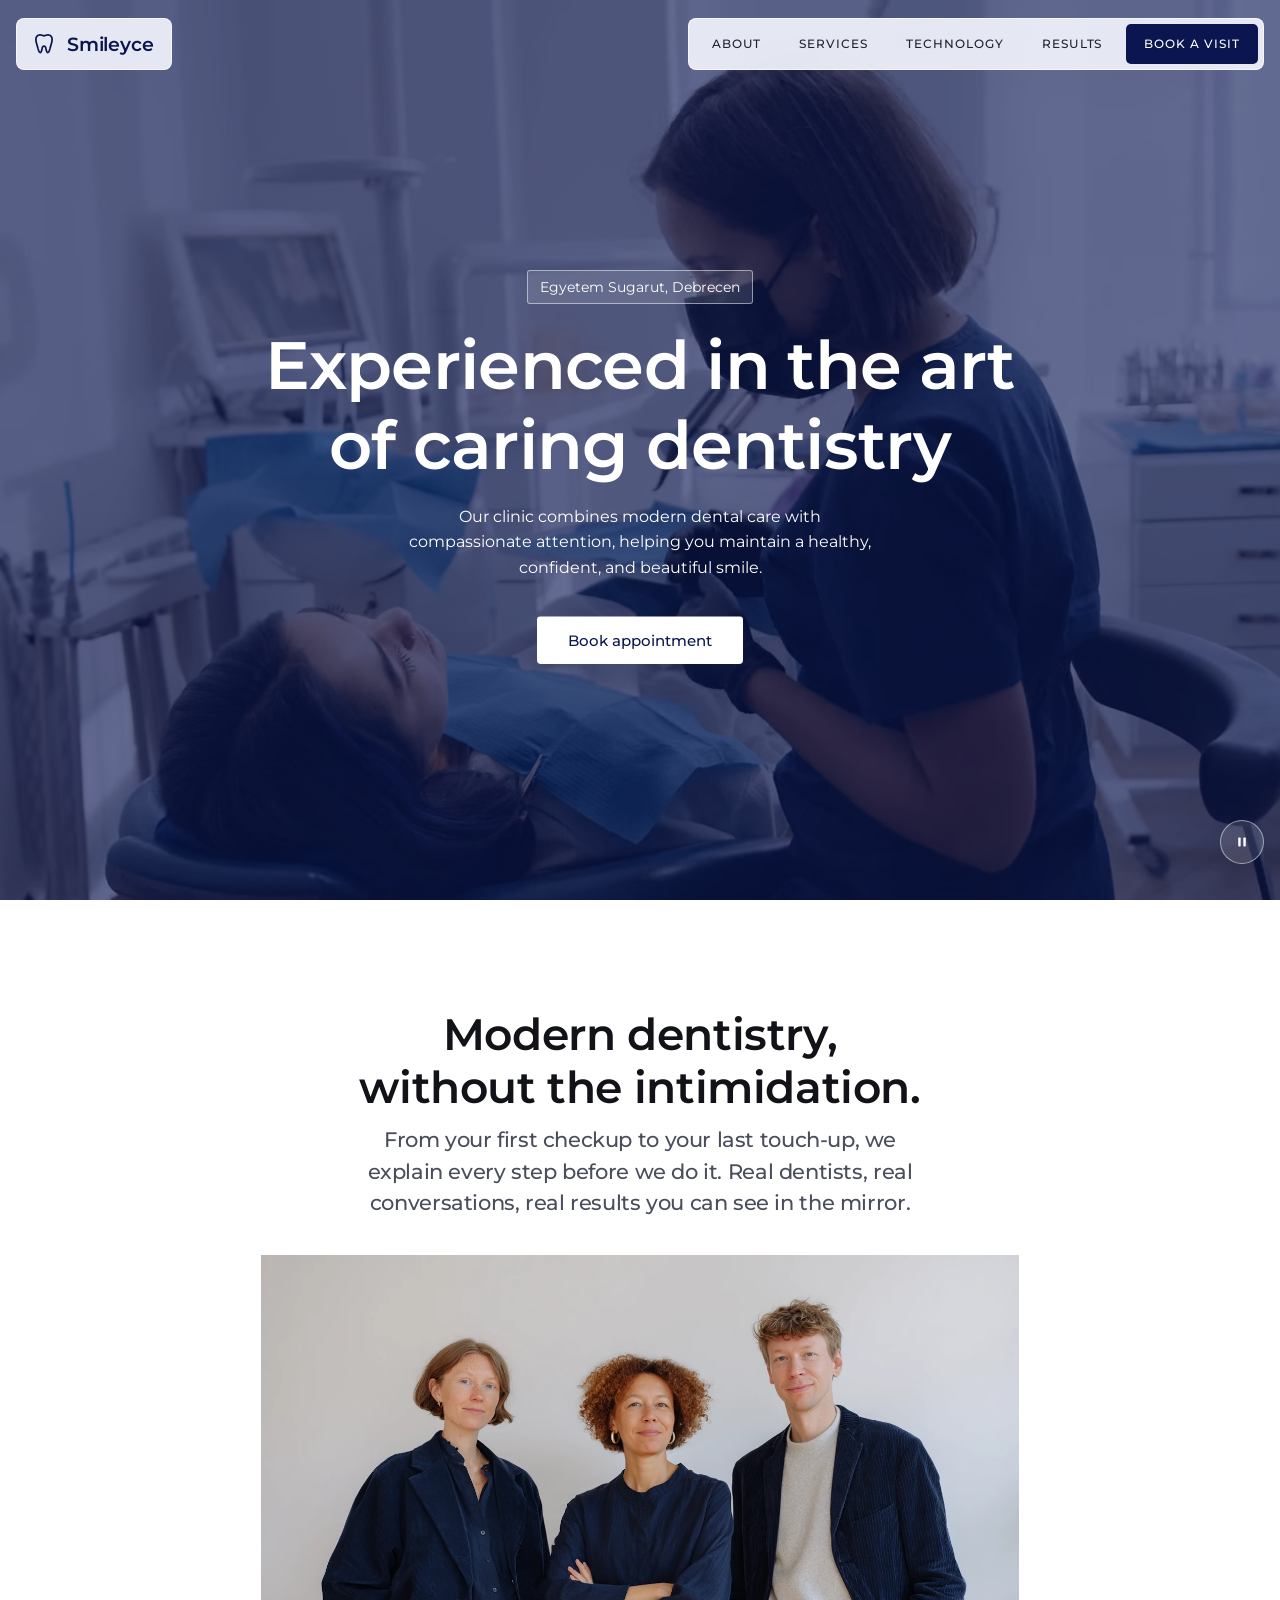
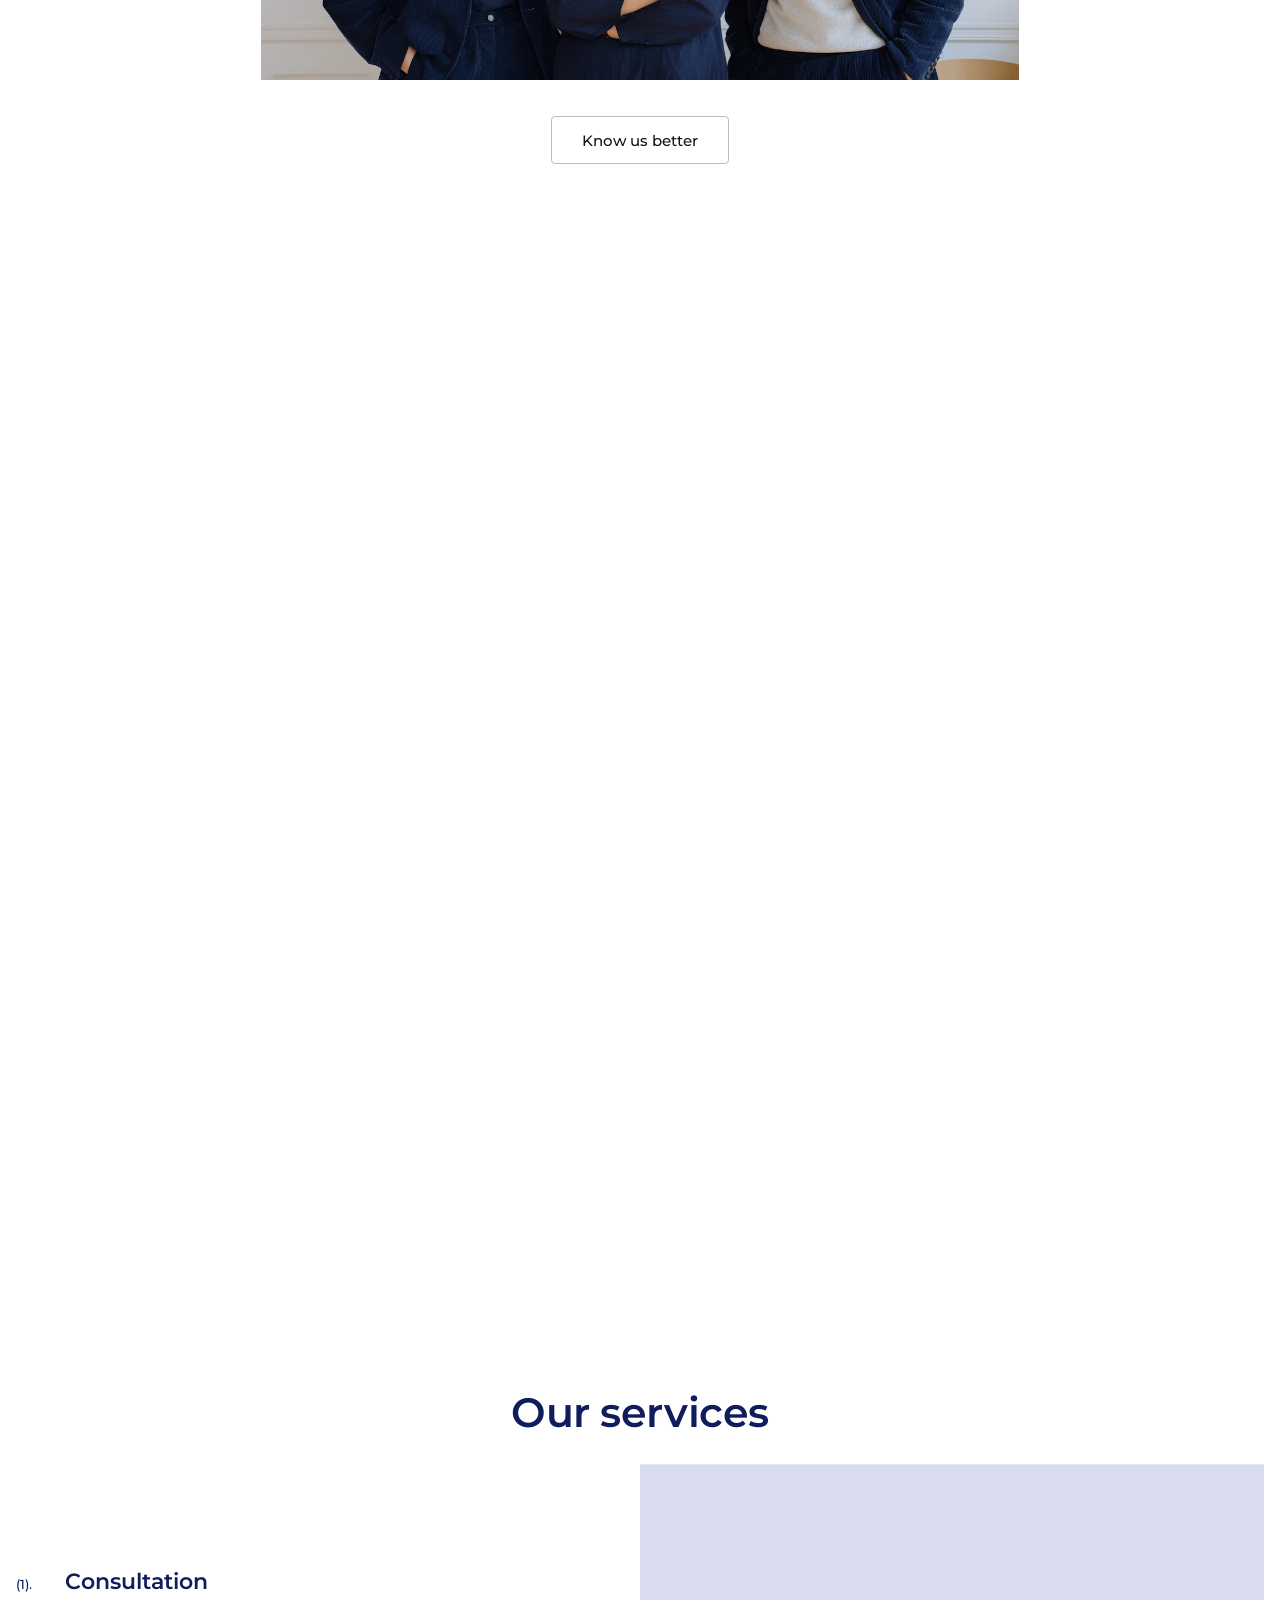
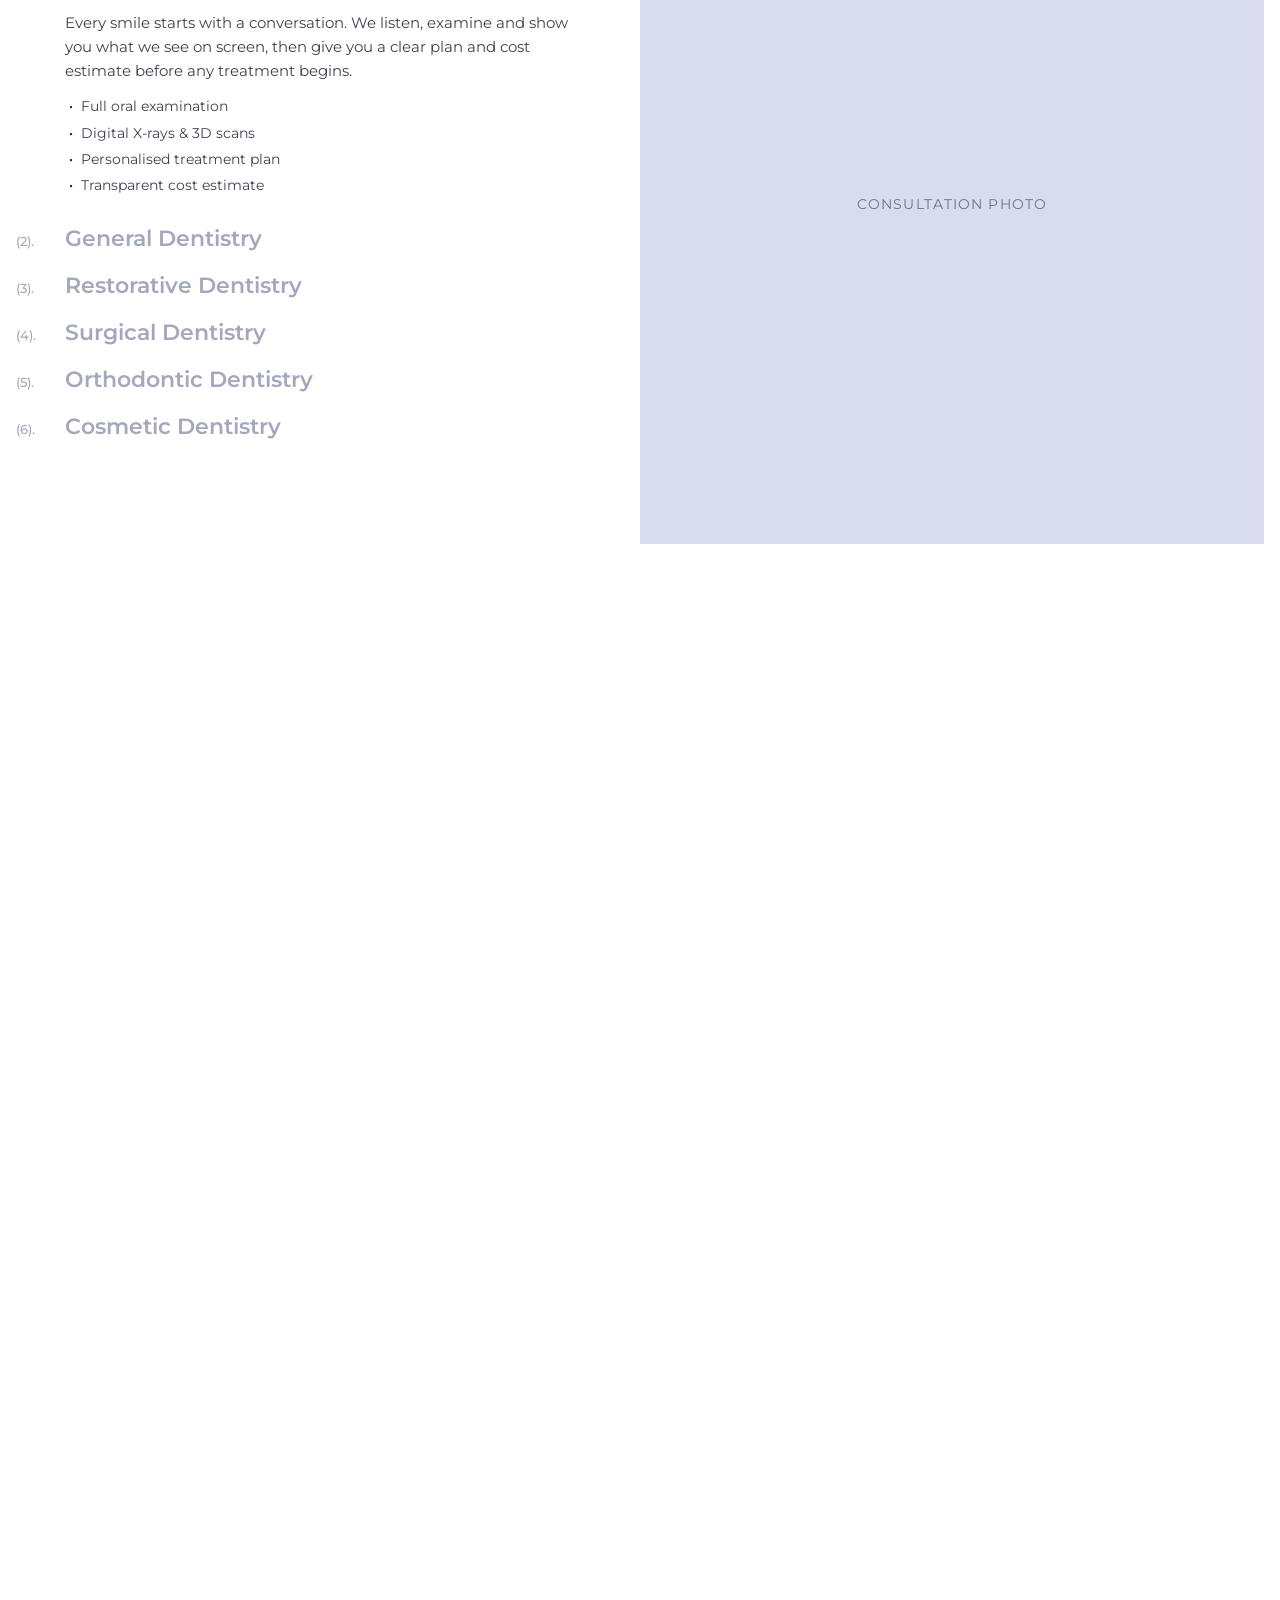
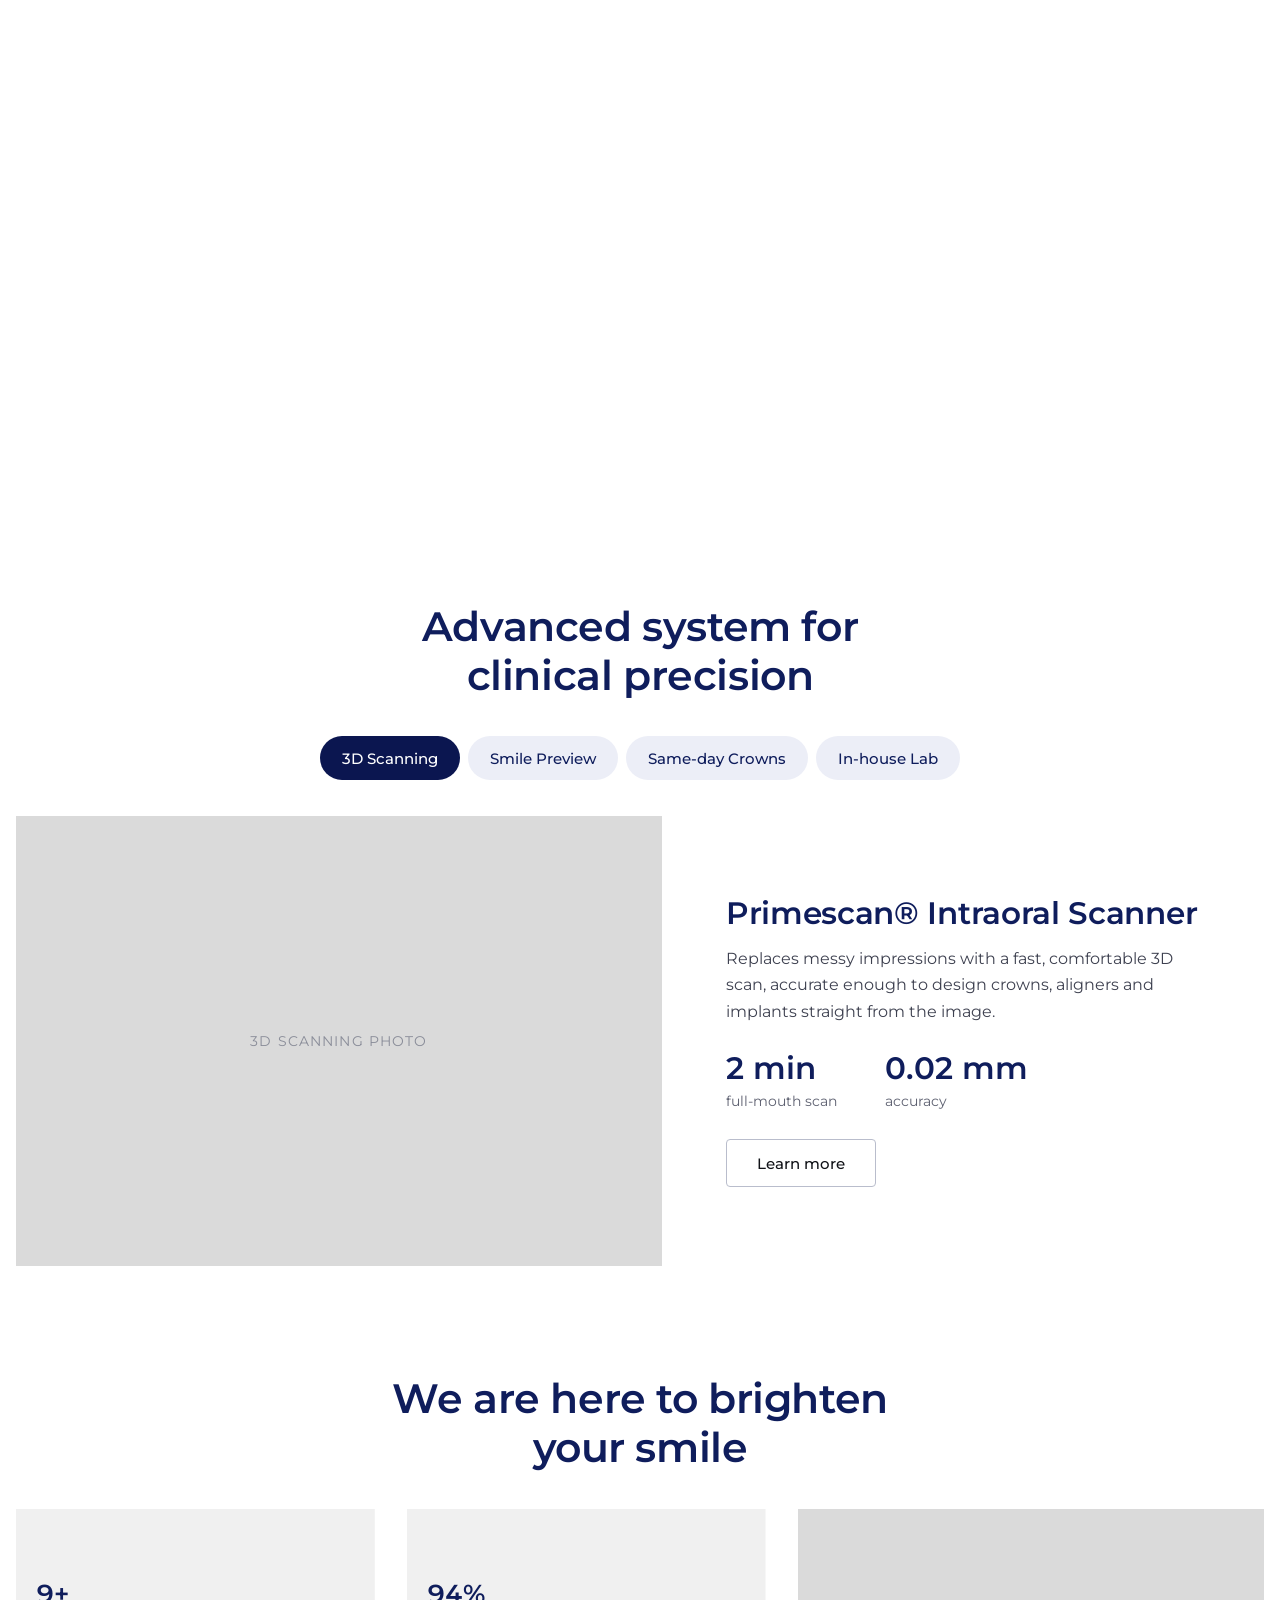
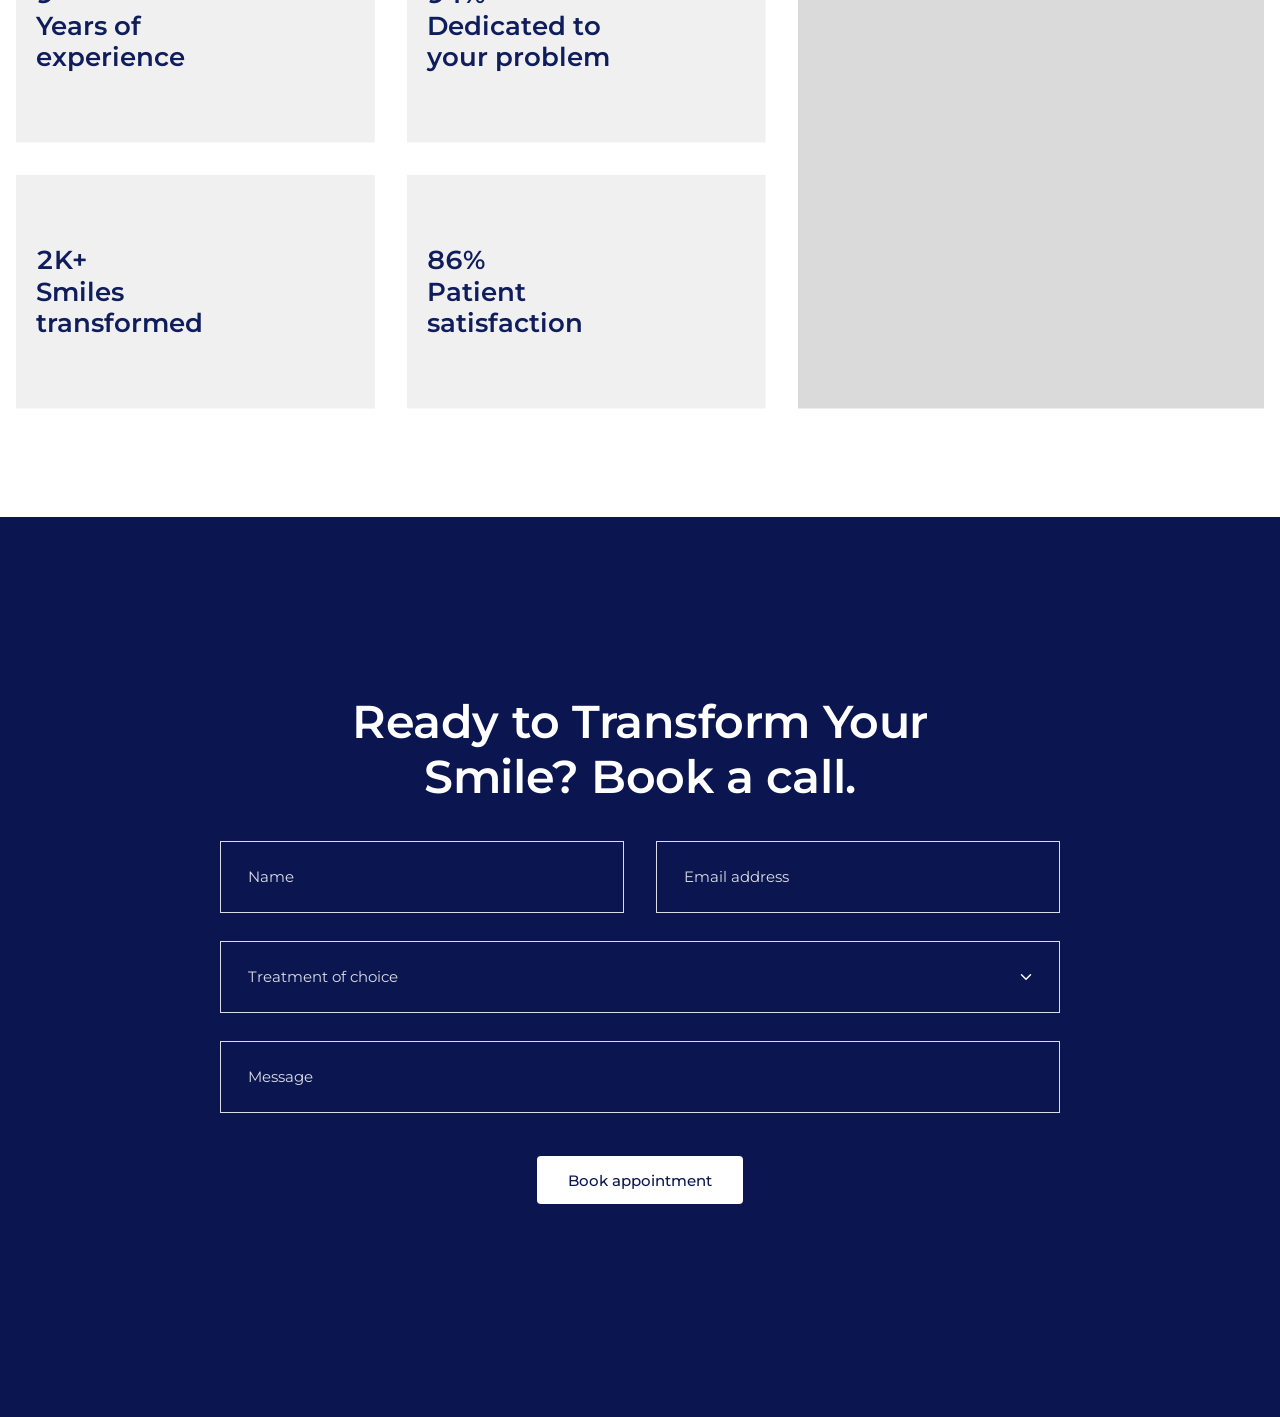
==== index.html @ c61181fa "Technology: tabs with a detail panel Replaces the pinned scrolling list with four pill tabs in plain" ====
<!doctype html>
<html lang="en">
<head>
  <meta charset="utf-8">
  <meta name="viewport" content="width=device-width, initial-scale=1">
  <title>Smileyce | Experienced in the Art of Caring Dentistry</title>
  <meta name="description" content="Modern dental care with compassionate attention in Debrecen. Cosmetic dentistry, orthodontics and endodontics. Book your appointment.">
  <link rel="preconnect" href="https://fonts.googleapis.com">
  <link rel="preconnect" href="https://fonts.gstatic.com" crossorigin>
  <link href="https://fonts.googleapis.com/css2?family=Montserrat:wght@400;500;600&display=swap" rel="stylesheet">
  <link rel="stylesheet" href="styles.css?v=27">
</head>
<body>
  <a class="skip-link" href="#main">Skip to content</a>

  <header class="site-header" id="site-header">
    <a class="logo" href="#top" aria-label="Smileyce home">
      <svg class="logo-mark" viewBox="0 0 24 24" aria-hidden="true"><path d="M8.3 3.5c-2.3 0-3.8 1.9-3.8 4.3 0 3 1.3 5.4 2 8.5.5 2 1 3.7 2 3.7s1.4-2 1.8-4.1c.2-1.3.8-2 1.7-2s1.5.7 1.7 2c.4 2.1.8 4.1 1.8 4.1s1.5-1.7 2-3.7c.7-3.1 2-5.5 2-8.5 0-2.4-1.5-4.3-3.8-4.3-1.5 0-2.4.9-3.7.9s-2.2-.9-3.7-.9z"/></svg>
      <span>Smileyce</span>
    </a>
    <nav class="nav-pill" aria-label="Primary">
      <div class="nav-links" id="nav-links">
        <a href="#about">About</a>
        <a href="#services">Services</a>
        <a href="#technology">Technology</a>
        <a href="#results">Results</a>
      </div>
      <button class="nav-menu-btn" type="button" aria-expanded="false" aria-controls="nav-links">Menu</button>
      <a class="nav-cta" href="#book">Book<span class="hide-sm">&nbsp;a visit</span></a>
    </nav>
  </header>

  <!-- Service icons -->
  <svg width="0" height="0" class="sprite" aria-hidden="true">
  </svg>

  <main id="main">
    <!-- Hero -->
    <section class="hero screen container" id="top">
      <!-- Background video with a navy overlay; white text on top measures at
           least 5:1 contrast against the brightest frames (WCAG AA) -->
      <div class="hero-video" aria-hidden="true">
        <video autoplay muted loop playsinline preload="auto" poster="assets/video/hero-poster.jpg">
          <source src="assets/video/hero-mobile.webm" type="video/webm" media="(max-width: 760px)">
          <source src="assets/video/hero-mobile.mp4" type="video/mp4" media="(max-width: 760px)">
          <source src="assets/video/hero.webm" type="video/webm">
          <source src="assets/video/hero.mp4" type="video/mp4">
        </video>
      </div>
      <p class="tag" data-reveal>Egyetem Sugarut, Debrecen</p>
      <h1 data-reveal>Experienced in the art of caring dentistry</h1>
      <p class="hero-text" data-reveal>Our clinic combines modern dental care with compassionate attention, helping you maintain a healthy, confident, and beautiful smile.</p>
      <a class="btn btn-white" href="#book" data-reveal>Book appointment</a>
      <button class="video-toggle" type="button" aria-label="Pause background video">
        <svg class="i-pause" viewBox="0 0 24 24" aria-hidden="true"><rect x="7" y="6" width="3.2" height="12" rx="1"/><rect x="13.8" y="6" width="3.2" height="12" rx="1"/></svg>
        <svg class="i-play" viewBox="0 0 24 24" aria-hidden="true"><path d="M8 5.5v13l10.5-6.5z"/></svg>
      </button>
    </section>

    <!-- Mission -->
    <!-- Tall scroll track: the About screen stays pinned while the team photo
         grows from its frame to cover the whole screen -->
    <section class="mission-track" id="about">
      <div class="mission screen container">
        <h2 class="mission-title" data-reveal><span class="lead">Modern dentistry, without the intimidation.</span> <span class="rest">From your first checkup to your last touch-up, we explain every step before we do it. Real dentists, real conversations, real results you can see in the mirror.</span></h2>
        <div class="mission-frame" aria-hidden="true"></div>
        <a class="btn btn-outline" href="#" data-reveal>Know us better</a>
        <figure class="media mission-media">
          <img src="assets/images/team.webp" alt="The Smileyce dental team" width="1500" height="841" loading="lazy">
          <!-- Doctor names appear once the photo fills the screen.
               data-x / data-y = where the label sits on the photo (0 to 1).
               PLACEHOLDER names and roles: replace with the real ones. -->
          <ul class="team-labels">
            <li data-x="0.27" data-y="0.8"><strong>Dr. Eszter Nagy</strong><span>Cosmetic Dentist</span></li>
            <li data-x="0.505" data-y="0.8"><strong>Dr. Lena Horváth</strong><span>Orthodontist</span></li>
            <li data-x="0.77" data-y="0.8"><strong>Dr. Máté Kiss</strong><span>Endodontist</span></li>
          </ul>
        </figure>
      </div>
    </section>

    <!-- Services: tall scroll track. The screen stays pinned while the list
         opens one service at a time and each photo slides up over the last.
         PLACEHOLDER descriptions, treatments and photos: replace with real ones. -->
    <section class="services-track" id="services" aria-labelledby="services-title">
      <div class="services screen">
        <div class="svc-heading-row"><h2 class="section-title" id="services-title">Our services</h2></div>
        <div class="svc-copy">
          <ol class="svc-list">
              <li class="svc-item is-active">
                <button class="svc-title" type="button"><span class="svc-num">(1).</span>Consultation</button>
                <div class="svc-body"><div>
                  <p>Every smile starts with a conversation. We listen, examine and show you what we see on screen, then give you a clear plan and cost estimate before any treatment begins.</p>
                  <ul><li>Full oral examination</li><li>Digital X-rays &amp; 3D scans</li><li>Personalised treatment plan</li><li>Transparent cost estimate</li></ul>
                </div></div>
              </li>
              <li class="svc-item">
                <button class="svc-title" type="button"><span class="svc-num">(2).</span>General Dentistry</button>
                <div class="svc-body"><div>
                  <p>Routine care that keeps small problems small. Gentle check-ups and cleanings, plus quick treatment when something needs attention.</p>
                  <ul><li>Check-ups &amp; cleanings</li><li>Tooth-coloured fillings</li><li>Gum care</li><li>Sealants &amp; fluoride</li><li>Emergency appointments</li></ul>
                </div></div>
              </li>
              <li class="svc-item">
                <button class="svc-title" type="button"><span class="svc-num">(3).</span>Restorative Dentistry</button>
                <div class="svc-body"><div>
                  <p>Rebuild strength, comfort and function after damage or decay, with restorations designed to look and feel natural.</p>
                  <ul><li>Crowns &amp; bridges</li><li>Inlays &amp; onlays</li><li>Root canal treatment</li><li>Dentures</li></ul>
                </div></div>
              </li>
              <li class="svc-item">
                <button class="svc-title" type="button"><span class="svc-num">(4).</span>Surgical Dentistry</button>
                <div class="svc-body"><div>
                  <p>Precise, gentle procedures planned with 3D imaging, with sedation options and clear aftercare so you heal comfortably.</p>
                  <ul><li>Tooth extractions</li><li>Wisdom teeth removal</li><li>Dental implants</li><li>Bone grafting</li></ul>
                </div></div>
              </li>
              <li class="svc-item">
                <button class="svc-title" type="button"><span class="svc-num">(5).</span>Orthodontic Dentistry</button>
                <div class="svc-body"><div>
                  <p>Straighter teeth at any age, with discreet options that fit your lifestyle and check-ins that fit your schedule.</p>
                  <ul><li>Clear aligners</li><li>Fixed braces</li><li>Retainers</li><li>Early orthodontic checks</li></ul>
                </div></div>
              </li>
              <li class="svc-item">
                <button class="svc-title" type="button"><span class="svc-num">(6).</span>Cosmetic Dentistry</button>
                <div class="svc-body"><div>
                  <p>Refine the colour, shape and harmony of your smile, planned together with a digital preview before we begin.</p>
                  <ul><li>Teeth whitening</li><li>Porcelain veneers</li><li>Composite bonding</li><li>Smile makeover</li></ul>
                </div></div>
              </li>
          </ol>
        </div>
        <div class="svc-media-stack" aria-hidden="true">
            <figure class="media svc-media" style="--tint: #d9dcef" data-label="Consultation photo">
              <img src="assets/images/service-1.jpg" alt="" width="1200" height="1500" loading="lazy">
            </figure>
            <figure class="media svc-media" style="--tint: #ccd1ea" data-label="General Dentistry photo">
              <img src="assets/images/service-2.jpg" alt="" width="1200" height="1500" loading="lazy">
            </figure>
            <figure class="media svc-media" style="--tint: #c3c9e6" data-label="Restorative Dentistry photo">
              <img src="assets/images/service-3.jpg" alt="" width="1200" height="1500" loading="lazy">
            </figure>
            <figure class="media svc-media" style="--tint: #d3d6e4" data-label="Surgical Dentistry photo">
              <img src="assets/images/service-4.jpg" alt="" width="1200" height="1500" loading="lazy">
            </figure>
            <figure class="media svc-media" style="--tint: #c9cee8" data-label="Orthodontic Dentistry photo">
              <img src="assets/images/service-5.jpg" alt="" width="1200" height="1500" loading="lazy">
            </figure>
            <figure class="media svc-media" style="--tint: #bfc5e0" data-label="Cosmetic Dentistry photo">
              <img src="assets/images/service-6.jpg" alt="" width="1200" height="1500" loading="lazy">
            </figure>
        </div>
      </div>
    </section>

    <!-- Technology -->
    <!-- Technology: tabs with a detail panel. Pills use plain language; the
         panel heading gives the technical name. PLACEHOLDER descriptions,
         numbers and photos: replace with the real ones. -->
    <section class="tech screen container" id="technology" aria-labelledby="tech-title">
      <h2 class="section-title" id="tech-title">Advanced system for <br>clinical precision</h2>
      <div class="tech-tabs" role="tablist" aria-label="Our technology">
        <button class="tech-tab" type="button" role="tab" id="tech-1-tab" aria-controls="tech-1" aria-selected="true" tabindex="0">3D Scanning</button>
        <button class="tech-tab" type="button" role="tab" id="tech-2-tab" aria-controls="tech-2" aria-selected="false" tabindex="-1">Smile Preview</button>
        <button class="tech-tab" type="button" role="tab" id="tech-3-tab" aria-controls="tech-3" aria-selected="false" tabindex="-1">Same-day Crowns</button>
        <button class="tech-tab" type="button" role="tab" id="tech-4-tab" aria-controls="tech-4" aria-selected="false" tabindex="-1">In-house Lab</button>
      </div>
      <div class="tech-panels">
        <div class="tech-panel is-active" role="tabpanel" id="tech-1" aria-labelledby="tech-1-tab">
          <figure class="media tech-media" data-label="3D Scanning photo">
            <img src="assets/images/technology-1.jpg" alt="Dentist using an intraoral scanner" width="1200" height="900" loading="lazy">
          </figure>
          <div class="tech-copy">
            <h3>Primescan® Intraoral Scanner</h3>
            <p>Replaces messy impressions with a fast, comfortable 3D scan, accurate enough to design crowns, aligners and implants straight from the image.</p>
            <dl class="tech-stats">
              <div><dt>2 min</dt><dd>full-mouth scan</dd></div>
              <div><dt>0.02 mm</dt><dd>accuracy</dd></div>
            </dl>
            <a class="btn btn-outline" href="#">Learn more</a>
          </div>
        </div>
        <div class="tech-panel" role="tabpanel" id="tech-2" aria-labelledby="tech-2-tab" hidden>
          <figure class="media tech-media" data-label="Smile Preview photo">
            <img src="assets/images/technology-2.jpg" alt="Digital smile design software showing a 3D model of teeth" width="1200" height="900" loading="lazy">
          </figure>
          <div class="tech-copy">
            <h3>Digital Smile Design (Smilecloud)</h3>
            <p>We design your new smile on screen from photos and scans, so you can see it and approve it before any treatment begins.</p>
            <dl class="tech-stats">
              <div><dt>3D</dt><dd>preview of your smile</dd></div>
              <div><dt>0</dt><dd>surprises at the end</dd></div>
            </dl>
            <a class="btn btn-outline" href="#">Learn more</a>
          </div>
        </div>
        <div class="tech-panel" role="tabpanel" id="tech-3" aria-labelledby="tech-3-tab" hidden>
          <figure class="media tech-media" data-label="Same-day Crowns photo">
            <img src="assets/images/technology-3.jpg" alt="Milling machine shaping a dental crown" width="1200" height="900" loading="lazy">
          </figure>
          <div class="tech-copy">
            <h3>CAD/CAM Design, Milling &amp; Printing</h3>
            <p>Crowns, veneers and inlays are designed digitally and milled or printed right here in the clinic, often in a single visit.</p>
            <dl class="tech-stats">
              <div><dt>1 visit</dt><dd>for most crowns</dd></div>
              <div><dt>No</dt><dd>temporary crown</dd></div>
            </dl>
            <a class="btn btn-outline" href="#">Learn more</a>
          </div>
        </div>
        <div class="tech-panel" role="tabpanel" id="tech-4" aria-labelledby="tech-4-tab" hidden>
          <figure class="media tech-media" data-label="In-house Lab photo">
            <img src="assets/images/technology-4.jpg" alt="Technician finishing a crown in the clinic laboratory" width="1200" height="900" loading="lazy">
          </figure>
          <div class="tech-copy">
            <h3>Precision Dental Laboratory</h3>
            <p>Our own lab technicians work alongside your dentist for a precise fit, natural shade matching and a faster turnaround.</p>
            <dl class="tech-stats">
              <div><dt>On-site</dt><dd>technicians</dd></div>
              <div><dt>Faster</dt><dd>turnaround</dd></div>
            </dl>
            <a class="btn btn-outline" href="#">Learn more</a>
          </div>
        </div>
      </div>
    </section>

    <!-- Stats -->
    <section class="brighten screen container" id="results" aria-labelledby="brighten-title">
      <h2 class="section-title" id="brighten-title" data-reveal>We are here to brighten <br>your smile</h2>
      <div class="brighten-grid">
        <div class="stat" data-reveal><span class="stat-num" data-count="10" data-suffix="+">10+</span><span>Years of experience</span></div>
        <div class="stat" data-reveal><span class="stat-num" data-count="100" data-suffix="%">100%</span><span>Dedicated to your problem</span></div>
        <div class="stat" data-reveal><span class="stat-num" data-count="2" data-suffix="K+">2K+</span><span>Smiles transformed</span></div>
        <div class="stat" data-reveal><span class="stat-num" data-count="98" data-suffix="%">98%</span><span>Patient satisfaction</span></div>
        <figure class="media brighten-media" data-reveal="zoom">
          <img src="assets/images/dentist.jpg" alt="Dentist examining a smiling patient" width="880" height="920" loading="lazy">
        </figure>
      </div>
    </section>

    <!-- Booking -->
    <section class="book screen" id="book">
      <div class="container book-inner" data-reveal>
        <h2>Ready to Transform Your Smile? Book a call.</h2>
        <form class="book-form" id="book-form" novalidate>
          <div class="field">
            <input id="f-name" name="name" type="text" autocomplete="name" placeholder=" " required>
            <label for="f-name">Name</label>
          </div>
          <div class="field">
            <input id="f-email" name="email" type="email" autocomplete="email" placeholder=" " required>
            <label for="f-email">Email address</label>
          </div>
          <div class="field field-full">
            <select id="f-treatment" name="treatment" required>
              <option value="" selected disabled hidden></option>
              <option>Consultation</option>
              <option>General Dentistry</option>
              <option>Restorative Dentistry</option>
              <option>Surgical Dentistry</option>
              <option>Orthodontic Dentistry</option>
              <option>Cosmetic Dentistry</option>
            </select>
            <label for="f-treatment">Treatment of choice</label>
          </div>
          <div class="field field-full">
            <textarea id="f-message" name="message" rows="1" placeholder=" "></textarea>
            <label for="f-message">Message</label>
          </div>
          <div class="form-foot">
            <button class="btn btn-white" type="submit">Book appointment</button>
            <p class="form-status" role="status" aria-live="polite"></p>
          </div>
        </form>
      </div>
    </section>
  </main>

  <script src="script.js?v=27"></script>
</body>
</html>
---- styles.css ----
/* ==========================================================
   Smileyce — design tokens
   ========================================================== */
:root {
  --navy: #0b1650;          /* primary: buttons, booking block */
  --navy-hover: #16226b;
  --navy-text: #0f1d5c;     /* section headings, card titles */
  --ink: #111318;           /* hero + mission headings */
  --text: #3e4150;          /* body copy */
  --text-soft: #5d6070;
  --card-border: #26336f;
  --line: #e3e5ec;
  --tile: #f0f0f0;
  --tag-bg: #f4f5fb;
  --tag-border: #c9cde3;
  --placeholder: #dadada;
  --white: #ffffff;
  --error: #c23b3b;

  --font: "Montserrat", system-ui, -apple-system, "Segoe UI", sans-serif;
  --container: 1280px;
  --radius: 4px;
  --header-h: 88px;
  /* one gap used between every pair of sections; never smaller than the
     floating nav plus breathing room, since sections pin at the top */
  --section-gap: max(clamp(64px, 12svh, 144px), calc(var(--header-h) + 16px));
  --section-top: var(--section-gap);
  --svc-bottom: clamp(24px, 4svh, 48px);
  --nav-bg: rgba(238, 240, 248, 0.95);

  --ease-out: cubic-bezier(0.22, 1, 0.36, 1);
  --dur-fast: 180ms;
  --dur: 320ms;
  --dur-reveal: 750ms;
}

/* ---------- Base ---------- */
*, *::before, *::after { box-sizing: border-box; }
html { scroll-behavior: smooth; }
html, body { overflow-x: clip; }
body {
  margin: 0;
  font-family: var(--font);
  font-weight: 400;
  font-size: 1rem;
  line-height: 1.6;
  color: var(--text);
  background: var(--white);
  -webkit-font-smoothing: antialiased;
}
img { display: block; max-width: 100%; height: auto; }
h1, h2, h3, p { margin: 0; }
h1, h2, h3 { font-weight: 600; line-height: 1.2; letter-spacing: -0.01em; }
.sprite { position: absolute; }
.container { width: min(var(--container), 100% - 32px); margin-inline: auto; }

.skip-link {
  position: absolute; left: 16px; top: -60px; z-index: 100;
  background: var(--navy); color: var(--white); padding: 10px 16px; border-radius: var(--radius);
}
.skip-link:focus { top: 12px; }
:focus-visible { outline: 3px solid #7c8ce0; outline-offset: 3px; }

.section-title {
  text-align: center; color: var(--navy-text);
  font-size: clamp(1.75rem, 3.2vw, 2.75rem);
  margin-bottom: clamp(20px, 4svh, 40px);
}

/* ---------- Floating header ---------- */
.site-header {
  position: fixed; top: 0; left: 0; right: 0; z-index: 100;
  height: var(--header-h);
  display: flex; align-items: center; justify-content: space-between; gap: 16px;
  padding: 0 max(16px, calc((100vw - var(--container)) / 2));
  pointer-events: none;
}
.site-header > * { pointer-events: auto; }
/* The logo sits in its own frosted pill matching the menu, so both stay
   readable over any section that scrolls underneath */
.logo {
  display: inline-flex; align-items: center; gap: 10px;
  min-height: 52px; padding: 0 18px 0 14px; border-radius: 8px;
  font-size: 1.2rem; font-weight: 600; letter-spacing: -0.01em;
  color: var(--navy); text-decoration: none;
  background: var(--nav-bg);
  border: 1px solid rgba(255, 255, 255, 0.7);
  backdrop-filter: blur(14px) saturate(1.4);
  -webkit-backdrop-filter: blur(14px) saturate(1.4);
}
.logo-mark { width: 26px; height: 26px; fill: none; stroke: currentColor; stroke-width: 1.6; stroke-linejoin: round; }

.nav-pill {
  position: relative;
  display: flex; align-items: center; gap: 2px;
  padding: 5px; border-radius: 8px;
  background: var(--nav-bg);
  border: 1px solid rgba(255, 255, 255, 0.7);
  backdrop-filter: blur(14px) saturate(1.4);
  -webkit-backdrop-filter: blur(14px) saturate(1.4);
}
.nav-links { display: flex; align-items: center; gap: 2px; }
.nav-links a, .nav-cta, .nav-menu-btn {
  display: inline-flex; align-items: center; min-height: 40px; padding: 0 18px; border-radius: 5px;
  font: 500 0.75rem/1 var(--font); letter-spacing: 0.08em; text-transform: uppercase; text-decoration: none;
  transition: background-color var(--dur-fast) ease, color var(--dur-fast) ease;
}
.nav-links a { color: #1d2333; }
.nav-links a:hover, .nav-links a[aria-current="true"] { background: rgba(11, 22, 80, 0.07); color: var(--navy); }
.nav-cta { background: var(--navy); color: var(--white); margin-left: 4px; white-space: nowrap; }
.nav-cta:hover { background: var(--navy-hover); }
.nav-menu-btn { display: none; border: 0; background: none; color: #1d2333; cursor: pointer; }

/* ---------- Buttons ---------- */
.btn {
  display: inline-flex; align-items: center; justify-content: center;
  min-height: 48px; padding: 0 30px;
  border-radius: var(--radius); border: 1px solid transparent;
  font: 500 0.9375rem/1 var(--font); text-decoration: none; white-space: nowrap;
  cursor: pointer; touch-action: manipulation;
  transition: background-color var(--dur-fast) ease, color var(--dur-fast) ease, border-color var(--dur-fast) ease,
              transform var(--dur-fast) var(--ease-out), box-shadow var(--dur) var(--ease-out);
}
.btn:hover { transform: translateY(-2px); }
.btn:active { transform: scale(0.97); }
.btn-navy { background: var(--navy); color: var(--white); }
.btn-navy:hover { background: var(--navy-hover); box-shadow: 0 12px 24px -14px rgba(11, 22, 80, 0.8); }
.btn-outline { background: var(--white); color: var(--ink); border-color: #b9bdcc; }
.btn-outline:hover { border-color: var(--navy); color: var(--navy); }
.btn-white { background: var(--white); color: var(--navy); }
.btn-white:hover { box-shadow: 0 12px 24px -12px rgba(0, 0, 0, 0.5); }
.btn[disabled] { opacity: 0.6; cursor: progress; transform: none; }

/* ---------- Image frames (grey until real photos are added) ---------- */
.media { margin: 0; background: var(--placeholder); overflow: hidden; }
.media img { width: 100%; height: 100%; object-fit: cover; }
.media img.missing { visibility: hidden; }

/* ---------- Sections ---------- */
/* The hero fills the first screen. Every later section starts one
   --section-gap below the content of the one before it, so the spacing is
   the same between all sections; each one still fits on a single screen. */
.screen {
  position: relative;
  display: flex; flex-direction: column;
  padding: var(--section-top) 0 0;
  background: var(--white);
  /* paint the white background edge to edge, not just inside the container */
  border-image: conic-gradient(var(--white) 0 0) fill 0 // 0 100vmax;
}

/* Stacking scroll: the hero pins at the top of the screen and the About
   section slides up over it. script.js adds .stack only if the hero fits on
   one screen; every later section scrolls normally. */
.screen.stack { position: sticky; top: 0; }

/* ---------- Hero ---------- */
.hero {
  display: flex; flex-direction: column; align-items: center; text-align: center;
}
/* the hero alone fills the whole first screen */
.hero.screen {
  min-height: 100vh; min-height: 100svh; justify-content: center;
  padding: var(--header-h) 0 clamp(32px, 6svh, 72px);
}
.tag {
  padding: 5px 12px; border: 1px solid var(--tag-border); border-radius: 3px; background: var(--tag-bg);
  font-size: 0.875rem; color: #3b3f55;
}
.hero h1 {
  margin: 22px 0 18px; max-width: 18ch;
  font-size: clamp(2.4rem, 5.2vw, 4.25rem); color: var(--ink);
}
.hero-text { max-width: 30rem; font-size: 1rem; color: var(--text); margin-bottom: 36px; }

/* Hero video: full-bleed behind the content, with a navy overlay so the
   white text stays WCAG AA readable (measured >= 5:1 on the brightest frames) */
.hero-video {
  position: absolute; top: 0; bottom: 0; left: 50%; width: 100vw; translate: -50% 0;
  z-index: 0; overflow: hidden; background: var(--navy);
}
.hero-video video { width: 100%; height: 100%; object-fit: cover; object-position: 60% center; display: block; }
.hero-video::after { content: ""; position: absolute; inset: 0; background: rgba(11, 22, 80, 0.62); }
.hero > :not(.hero-video) { position: relative; z-index: 1; }
.hero .tag { background: rgba(255, 255, 255, 0.12); border-color: rgba(255, 255, 255, 0.5); color: var(--white); }
.hero h1, .hero .hero-text { color: var(--white); }

.video-toggle {
  position: absolute !important; right: 0; bottom: clamp(20px, 4svh, 40px);
  width: 44px; height: 44px; border-radius: 50%; cursor: pointer;
  display: grid; place-items: center;
  background: rgba(255, 255, 255, 0.12); border: 1px solid rgba(255, 255, 255, 0.5); color: var(--white);
  transition: background-color var(--dur-fast) ease;
}
.video-toggle:hover { background: rgba(255, 255, 255, 0.24); }
.video-toggle svg { width: 18px; height: 18px; fill: currentColor; }
.video-toggle .i-play, .video-toggle.paused .i-pause { display: none; }
.video-toggle.paused .i-play { display: block; }

/* ---------- Mission ---------- */
.mission { display: flex; flex-direction: column; align-items: center; text-align: center; }
/* one block with a clear hierarchy: a large lead line, then the supporting
   part at a smaller size and lighter weight */
.mission-title { max-width: 30ch; font-size: clamp(1.5rem, 3vw, 2.6rem); color: var(--ink); text-wrap: balance; margin-bottom: clamp(20px, 4svh, 40px); }
.mission-title .lead { display: block; font-size: 1.15em; margin-bottom: 10px; }
.mission-title .rest {
  display: block; max-width: 40em; margin-inline: auto;
  font-size: max(0.55em, 1rem); font-weight: 500; line-height: 1.5; color: #4a4e5c;
}
/* The track is taller than the screen; the About screen inside it stays pinned
   while you scroll through the extra height, and script.js grows the photo
   from the frame's size to the full screen. */
.mission-track { position: relative; height: 220vh; height: 220svh; background: var(--white); }
/* bottom padding matches the space under the services photo box */
.mission.screen { position: sticky; top: 0; height: 100vh; height: 100svh; padding-bottom: var(--svc-bottom); }
/* the photo frame takes all the height left between the heading and the
   button, keeping the photo's shape (wider than the page on phones, so it
   becomes a taller crop there) */
.mission-frame { flex: 1 1 0; min-height: 180px; width: auto; max-width: 100%; aspect-ratio: 1500 / 841; margin-bottom: clamp(20px, 4svh, 40px); }
.mission-media {
  position: absolute; z-index: 2; margin: 0;
  /* starting box; script.js keeps it matched to .mission-frame */
  top: var(--m-top, 0); left: var(--m-left, 0); width: var(--m-width, 0); height: var(--m-height, 0);
  border-radius: var(--m-radius, 0);
}
.mission-media img { position: absolute; inset: 0; }
.team-labels { list-style: none; margin: 0; padding: 0; }
.team-labels li {
  position: absolute; left: 0; top: 0;
  display: flex; flex-direction: column; align-items: center; gap: 4px;
  padding: 12px 20px; border-radius: 8px; white-space: nowrap; text-align: center;
  background: var(--nav-bg); border: 1px solid rgba(255, 255, 255, 0.7);
  backdrop-filter: blur(14px) saturate(1.4); -webkit-backdrop-filter: blur(14px) saturate(1.4);
  opacity: 0; translate: -50% 12px;
  transition: opacity 400ms var(--ease-out), translate 500ms var(--ease-out);
  pointer-events: none;
}
.team-labels strong { font-size: 1rem; font-weight: 600; color: var(--navy-text); }
.team-labels span { font-size: 0.7rem; font-weight: 500; letter-spacing: 0.1em; text-transform: uppercase; color: #3b3f55; }
.mission-media.full .team-labels li { opacity: 1; translate: -50% 0; }
.mission-media.full .team-labels li:nth-child(2) { transition-delay: 90ms; }
.mission-media.full .team-labels li:nth-child(3) { transition-delay: 180ms; }
.team-labels li.off { display: none; }

/* ---------- Services ---------- */
/* Tall scroll track; the screen inside stays pinned while script.js opens one
   service at a time and slides each photo up over the previous one. */
/* --svc-bottom: space kept below the photo box while pinned; the next section
   is pulled up by the same amount so the gap after Services matches the rest */
.services-track {
  position: relative; height: 450vh; height: 450svh; background: var(--white);
}
.services-track + .tech { margin-top: calc(-1 * var(--svc-bottom)); }
/* centred heading like the other sections, then the list (left) and a framed
   photo (right) within the page margins */
.services.screen {
  position: sticky; top: 0; height: 100vh; height: 100svh;
  display: grid; grid-template-columns: 1fr 1fr; grid-template-rows: auto 1fr; padding: 0;
}
/* the heading row carries the one shared gap above the section */
.svc-heading-row { grid-column: 1 / -1; padding-top: var(--section-top); }
.svc-heading-row .section-title { margin-bottom: clamp(16px, 3svh, 32px); }
.svc-copy {
  display: flex; flex-direction: column; justify-content: center;
  padding: 0 clamp(24px, 4vw, 64px) clamp(24px, 4svh, 48px) max(16px, calc((100vw - var(--container)) / 2));
}
.svc-list { list-style: none; margin: 0; padding: 0; }
.svc-title {
  display: flex; align-items: baseline; gap: 18px; width: 100%;
  padding: clamp(6px, 1.1svh, 10px) 0; border: 0; background: none; cursor: pointer; text-align: left;
  font: 600 clamp(1.1rem, 1.7vw, 1.5rem)/1.25 var(--font); color: #a3a8bc;
  transition: color var(--dur) ease;
}
.svc-title:hover, .svc-item.is-active .svc-title { color: var(--navy-text); }
.svc-num { flex-shrink: 0; width: 2.4em; font-size: 0.6em; font-weight: 500; }
.svc-body {
  display: grid; grid-template-rows: 0fr; opacity: 0;
  transition: grid-template-rows 500ms var(--ease-out), opacity 400ms ease;
}
.svc-body > div { overflow: hidden; padding-left: calc(2.4 * 0.6 * clamp(1.1rem, 1.7vw, 1.5rem) + 18px); }
.svc-item.is-active .svc-body { grid-template-rows: 1fr; opacity: 1; }
.svc-body p { max-width: 34rem; margin: 6px 0 12px; font-size: 0.9375rem; line-height: 1.6; color: var(--text); }
.svc-body ul { list-style: none; margin: 0 0 clamp(8px, 2svh, 18px); padding: 0; display: grid; gap: 4px; }
.svc-body ul li { font-size: 0.875rem; color: var(--text); padding-left: 16px; position: relative; }
.svc-body ul li::before { content: "·"; position: absolute; left: 4px; color: var(--navy-text); font-weight: 600; }

.svc-media-stack {
  position: relative; overflow: hidden;
  margin: 0 max(16px, calc((100vw - var(--container)) / 2)) var(--svc-bottom) 0;
}
.svc-media {
  position: absolute; inset: 0; margin: 0; background: var(--tint, var(--placeholder));
  clip-path: inset(100% 0 0 0);
}
.svc-media:first-child { clip-path: inset(0); }
.svc-media img { position: absolute; inset: 0; scale: 1.08; transition: scale 1200ms var(--ease-out); }
.svc-media.is-active img { scale: 1; }
.svc-media:has(img.missing)::after {
  content: attr(data-label); position: absolute; inset: 0; display: grid; place-items: center;
  font-size: 0.875rem; letter-spacing: 0.08em; text-transform: uppercase; color: #6c7190;
}

/* Reduced motion: no pinning, every service shown open, first photo only */
.reduce .services-track { height: auto; }
.reduce .services.screen { position: relative; height: auto; min-height: 100svh; }
.reduce .svc-body { grid-template-rows: 1fr; opacity: 1; }
.reduce .svc-title { color: var(--navy-text); }

/* ---------- Technology ---------- */
/* Tabs with a detail panel. Not pinned: the page scrolls freely, and visitors
   click (or use arrow keys on) the pills to switch technology. */
.tech-tabs { display: flex; justify-content: center; flex-wrap: wrap; gap: 8px; margin-bottom: clamp(24px, 4svh, 40px); }
.tech-tab {
  min-height: 44px; padding: 0 22px; border: 0; border-radius: 999px; cursor: pointer;
  font: 500 0.9375rem/1 var(--font); color: var(--navy-text); background: #eceef7;
  transition: background-color var(--dur-fast) ease, color var(--dur-fast) ease;
}
.tech-tab:hover { background: #dfe2f1; }
.tech-tab[aria-selected="true"] { background: var(--navy); color: var(--white); }

/* all panels share one grid cell so the outgoing and incoming ones crossfade */
.tech-panels { display: grid; }
.tech-panel {
  grid-area: 1 / 1; display: grid; grid-template-columns: 1.2fr 1fr; gap: clamp(32px, 5vw, 72px); align-items: center;
  opacity: 0; visibility: hidden; transition: opacity 450ms var(--ease-out), visibility 0s linear 450ms;
}
.tech-panel[hidden] { display: grid; }
.tech-panel.is-active { opacity: 1; visibility: visible; transition-delay: 0s; }
.tech-media { aspect-ratio: 4 / 3; max-height: 50svh; width: 100%; }
.tech-media img { scale: 1.04; transition: scale 900ms var(--ease-out); }
.tech-panel.is-active .tech-media img { scale: 1; }
.tech-media:has(img.missing)::after {
  content: attr(data-label); position: absolute; inset: 0; display: grid; place-items: center;
  font-size: 0.875rem; letter-spacing: 0.08em; text-transform: uppercase; color: #8a8d99;
}
.tech-media { position: relative; }
.tech-copy { translate: 0 12px; transition: translate 500ms var(--ease-out); }
.tech-panel.is-active .tech-copy { translate: 0 0; }
.tech-copy h3 { font-size: clamp(1.5rem, 2.4vw, 2.1rem); color: var(--navy-text); margin-bottom: 14px; }
.tech-copy p { max-width: 30em; font-size: 1rem; line-height: 1.65; color: var(--text); }
.tech-stats { display: flex; gap: clamp(24px, 4vw, 48px); margin: clamp(18px, 3svh, 28px) 0; }
.tech-stats dt { font-size: clamp(1.5rem, 2.4vw, 2.1rem); font-weight: 600; color: var(--navy-text); line-height: 1.1; }
.tech-stats dd { margin: 4px 0 0; font-size: 0.875rem; color: var(--text-soft); }

/* ---------- Stats ---------- */
.brighten-grid {
  display: grid; grid-template-columns: 1fr 1fr 1.3fr; grid-template-rows: 1fr 1fr; gap: 32px;
}
.stat {
  display: flex; flex-direction: column; justify-content: center; gap: 2px;
  min-height: min(250px, 26svh); padding: 24px 20px; background: var(--tile);
  font-weight: 600; font-size: clamp(1.25rem, 2vw, 1.75rem); line-height: 1.2; color: var(--navy-text);
  transition: background-color var(--dur) ease;
}
.stat span:last-child { max-width: 13ch; }
.stat:hover { background: #e8e9ef; }
.stat-num { font-variant-numeric: tabular-nums; }
.brighten-media { grid-column: 3; grid-row: 1 / span 2; min-height: 100%; position: relative; }
.brighten-media img { position: absolute; inset: 0; }

/* ---------- Booking ---------- */
/* the navy block starts one --section-gap below the results (that gap is
   white padding at the bottom of the results section) */
.brighten.screen { padding-bottom: var(--section-gap); }
.book.screen {
  min-height: 100vh; min-height: 100svh; justify-content: center;
  padding: clamp(48px, 8svh, 96px) 0;
  background: var(--navy); border-image: none; text-align: center;
}
.book-inner { padding-inline: 24px; }
.book h2 { color: var(--white); font-size: clamp(1.8rem, 3.6vw, 3rem); max-width: 22ch; margin: 0 auto clamp(24px, 4svh, 44px); }
.book-form {
  display: grid; grid-template-columns: 1fr 1fr; gap: 28px 32px;
  width: min(840px, 100%); margin: 0 auto; text-align: left;
}
.field { position: relative; }
.field-full { grid-column: 1 / -1; }
.field input, .field select, .field textarea {
  width: 100%; min-height: clamp(56px, 8svh, 72px); padding: 26px 28px 8px;
  border: 1.5px solid rgba(255, 255, 255, 0.85); border-radius: 0; background: transparent;
  font: 400 1rem var(--font); color: var(--white);
  appearance: none; resize: none;
  transition: border-color var(--dur-fast) ease, background-color var(--dur-fast) ease;
}
.field select { cursor: pointer; background-image: url("data:image/svg+xml,%3Csvg xmlns='http://www.w3.org/2000/svg' viewBox='0 0 24 24'%3E%3Cpath d='M6 9l6 6 6-6' fill='none' stroke='white' stroke-width='2' stroke-linecap='round'/%3E%3C/svg%3E"); background-repeat: no-repeat; background-position: right 24px center; background-size: 18px; }
.field select option { color: var(--ink); }
.field input:focus, .field select:focus, .field textarea:focus { outline: none; border-color: var(--white); background-color: rgba(255, 255, 255, 0.06); }
.field label {
  position: absolute; left: 28px; top: 50%; transform: translateY(-50%);
  font-size: 0.9375rem; color: rgba(255, 255, 255, 0.85); pointer-events: none;
  transform-origin: left top;
  transition: transform var(--dur) var(--ease-out), top var(--dur) var(--ease-out), color var(--dur) ease;
}
.field textarea + label { top: 36px; }
.field input:focus + label, .field input:not(:placeholder-shown) + label,
.field textarea:focus + label, .field textarea:not(:placeholder-shown) + label,
.field select:focus + label, .field select:valid + label {
  top: 12px; transform: translateY(0) scale(0.8); color: rgba(255, 255, 255, 0.7);
}
.field .invalid { border-color: #ff9c9c; }
.form-foot { grid-column: 1 / -1; display: grid; justify-items: center; gap: 14px; margin-top: 8px; }
.form-status { min-height: 1.4em; font-size: 0.9375rem; color: var(--white); text-align: center; }
.form-status.error { color: #ffb4b4; }

/* ==========================================================
   Motion: scroll reveals
   ========================================================== */
.js [data-reveal] {
  opacity: 0; transform: translateY(28px);
  transition: opacity var(--dur-reveal) var(--ease-out), transform var(--dur-reveal) var(--ease-out), box-shadow var(--dur) var(--ease-out);
  transition-delay: var(--delay, 0ms);
}
.js [data-reveal="zoom"] { transform: none; clip-path: inset(8% 8% 8% 8%); transition: opacity 600ms ease, clip-path 1000ms var(--ease-out); }
.js [data-reveal="zoom"] img { transform: scale(1.12); transition: transform 1400ms var(--ease-out); }
.js [data-reveal].in { opacity: 1; transform: none; clip-path: inset(0 0 0 0); }
.js [data-reveal="zoom"].in img { transform: scale(1); }

/* ---------- Responsive ---------- */
@media (max-width: 960px) {
  .tech-panel { grid-template-columns: 1fr; gap: 20px; align-items: start; }
  .tech-media { aspect-ratio: auto; height: 30svh; max-height: none; }
  .brighten-grid { grid-template-columns: 1fr 1fr; grid-template-rows: auto; gap: 12px; }
  .brighten-media { grid-column: 1 / -1; grid-row: auto; min-height: 0; height: 30svh; }
  .stat { min-height: min(180px, 18svh); }
}

@media (max-width: 860px) {
  .services.screen { grid-template-columns: 1fr; grid-template-rows: auto 30svh 1fr; }
  .svc-heading-row { grid-row: 1; }
  .svc-heading-row .section-title { margin-bottom: 12px; }
  .svc-media-stack { grid-row: 2; margin: 0 16px; }
  .svc-copy { grid-row: 3; justify-content: flex-start; padding: clamp(14px, 2.5svh, 24px) 16px 16px; }
  .svc-title { font-size: 1.05rem; padding: 5px 0; gap: 12px; }
  .svc-body > div { padding-left: calc(2.4 * 0.6 * 1.05rem + 12px); }
  .svc-body p { font-size: 0.875rem; line-height: 1.5; margin: 4px 0 8px; }
  .svc-body ul { display: flex; flex-wrap: wrap; gap: 4px 14px; margin-bottom: 8px; }
  .svc-body ul li { font-size: 0.8125rem; }
}

/* short phones (e.g. iPhone SE): a shorter photo box so the whole list fits */
@media (max-width: 860px) and (max-height: 720px) {
  .services.screen { grid-template-rows: auto 20svh 1fr; }
  .svc-copy { padding-top: 10px; }
}

@media (max-width: 760px) {
  :root { --header-h: 72px; }
  .nav-menu-btn { display: inline-flex; }
  .nav-links {
    position: absolute; top: calc(100% + 8px); right: 0; min-width: 200px;
    flex-direction: column; align-items: stretch; padding: 6px; border-radius: 8px;
    background: var(--nav-bg); border: 1px solid rgba(255, 255, 255, 0.7);
    backdrop-filter: blur(14px) saturate(1.4); -webkit-backdrop-filter: blur(14px) saturate(1.4);
    opacity: 0; transform: translateY(-6px); visibility: hidden; pointer-events: none;
    transition: opacity var(--dur) var(--ease-out), transform var(--dur) var(--ease-out), visibility 0s linear var(--dur);
  }
  .nav-links.open { opacity: 1; transform: none; visibility: visible; pointer-events: auto; transition-delay: 0s; }
  .nav-links a { min-height: 44px; }
  .nav-links a, .nav-cta, .nav-menu-btn { padding: 0 14px; }
  .logo { min-height: 50px; padding: 0 14px 0 12px; font-size: 1.05rem; gap: 8px; }
  .logo-mark { width: 22px; height: 22px; }
  .hide-sm { display: none; }
}

@media (max-width: 600px) {
  /* pills sit in one row you can swipe, with a soft fade hinting at more */
  .tech-tabs {
    flex-wrap: nowrap; justify-content: flex-start; overflow-x: auto; scrollbar-width: none;
    margin-inline: -16px; padding-inline: 16px;
    mask-image: linear-gradient(90deg, #000 85%, transparent);
  }
  .tech-tabs::-webkit-scrollbar { display: none; }
  .tech-tab { flex-shrink: 0; padding: 0 18px; }
  .tech-copy h3 { font-size: 1.35rem; }
  .tech-stats { margin: 14px 0; }
  .stat { min-height: min(150px, 15svh); padding: 14px 16px; font-size: 1.1rem; }
  .book-inner { padding-inline: 0; }
  .book-form { grid-template-columns: 1fr; gap: 16px; }
  .field input, .field select, .field textarea { padding-left: 18px; padding-right: 18px; }
  .field label { left: 18px; }
}

@media (prefers-reduced-motion: reduce) {
  html { scroll-behavior: auto; }
  *, *::before, *::after { transition-duration: 0ms !important; transition-delay: 0ms !important; animation: none !important; }
  .js [data-reveal] { opacity: 1 !important; transform: none !important; clip-path: none !important; }
  .js [data-reveal="zoom"] img { transform: none !important; }
}
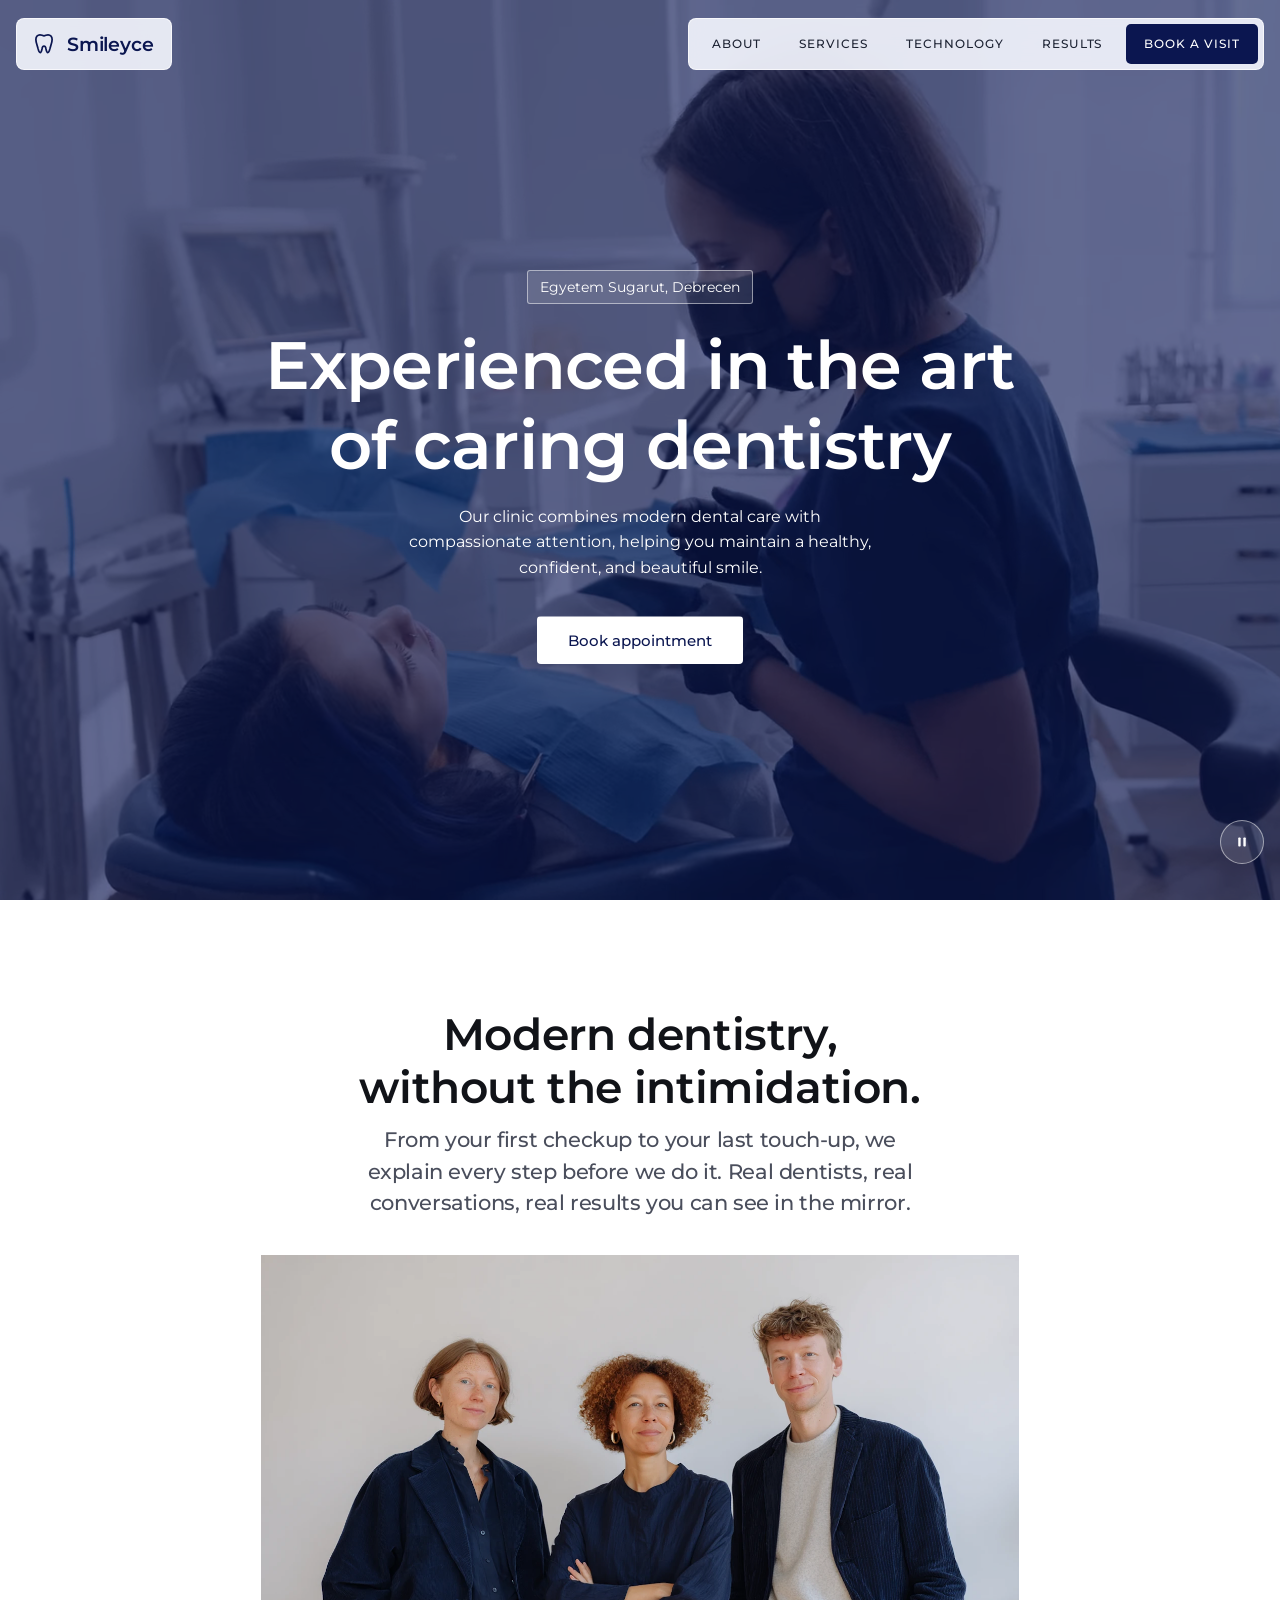
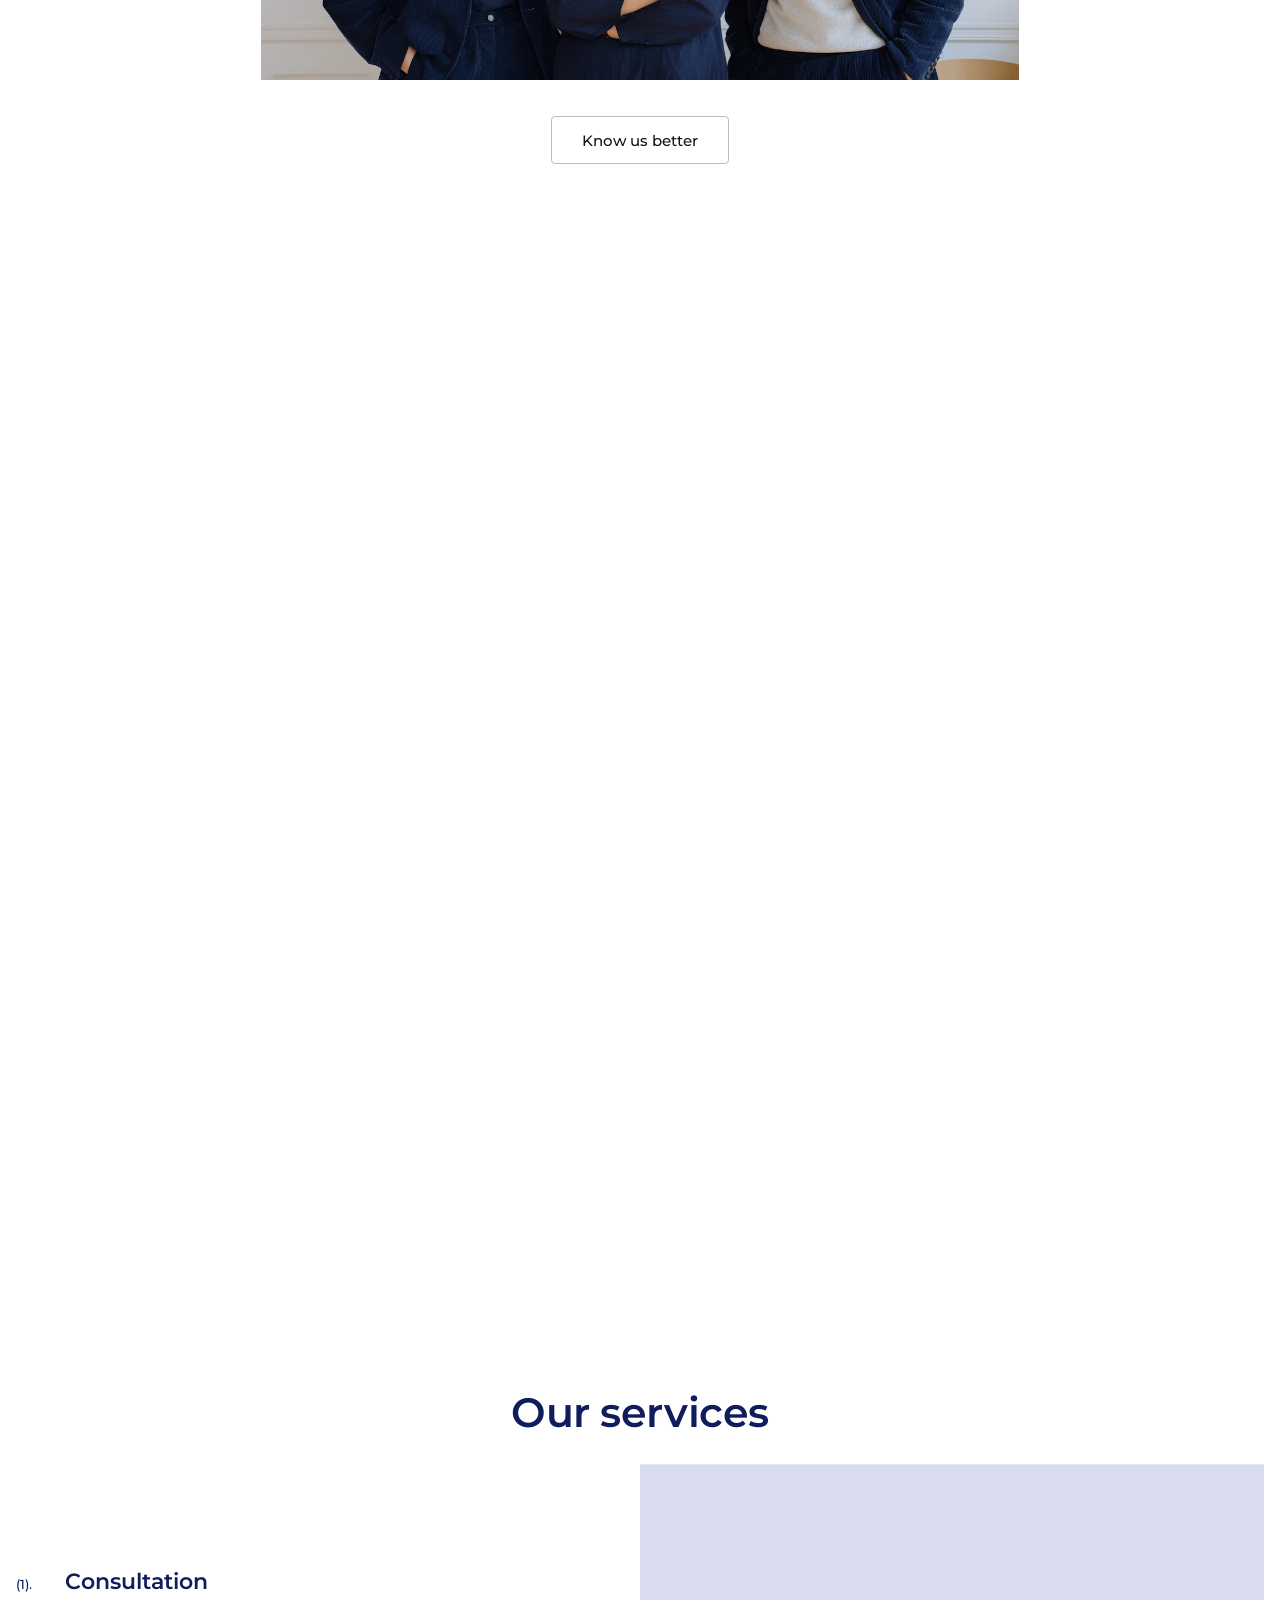
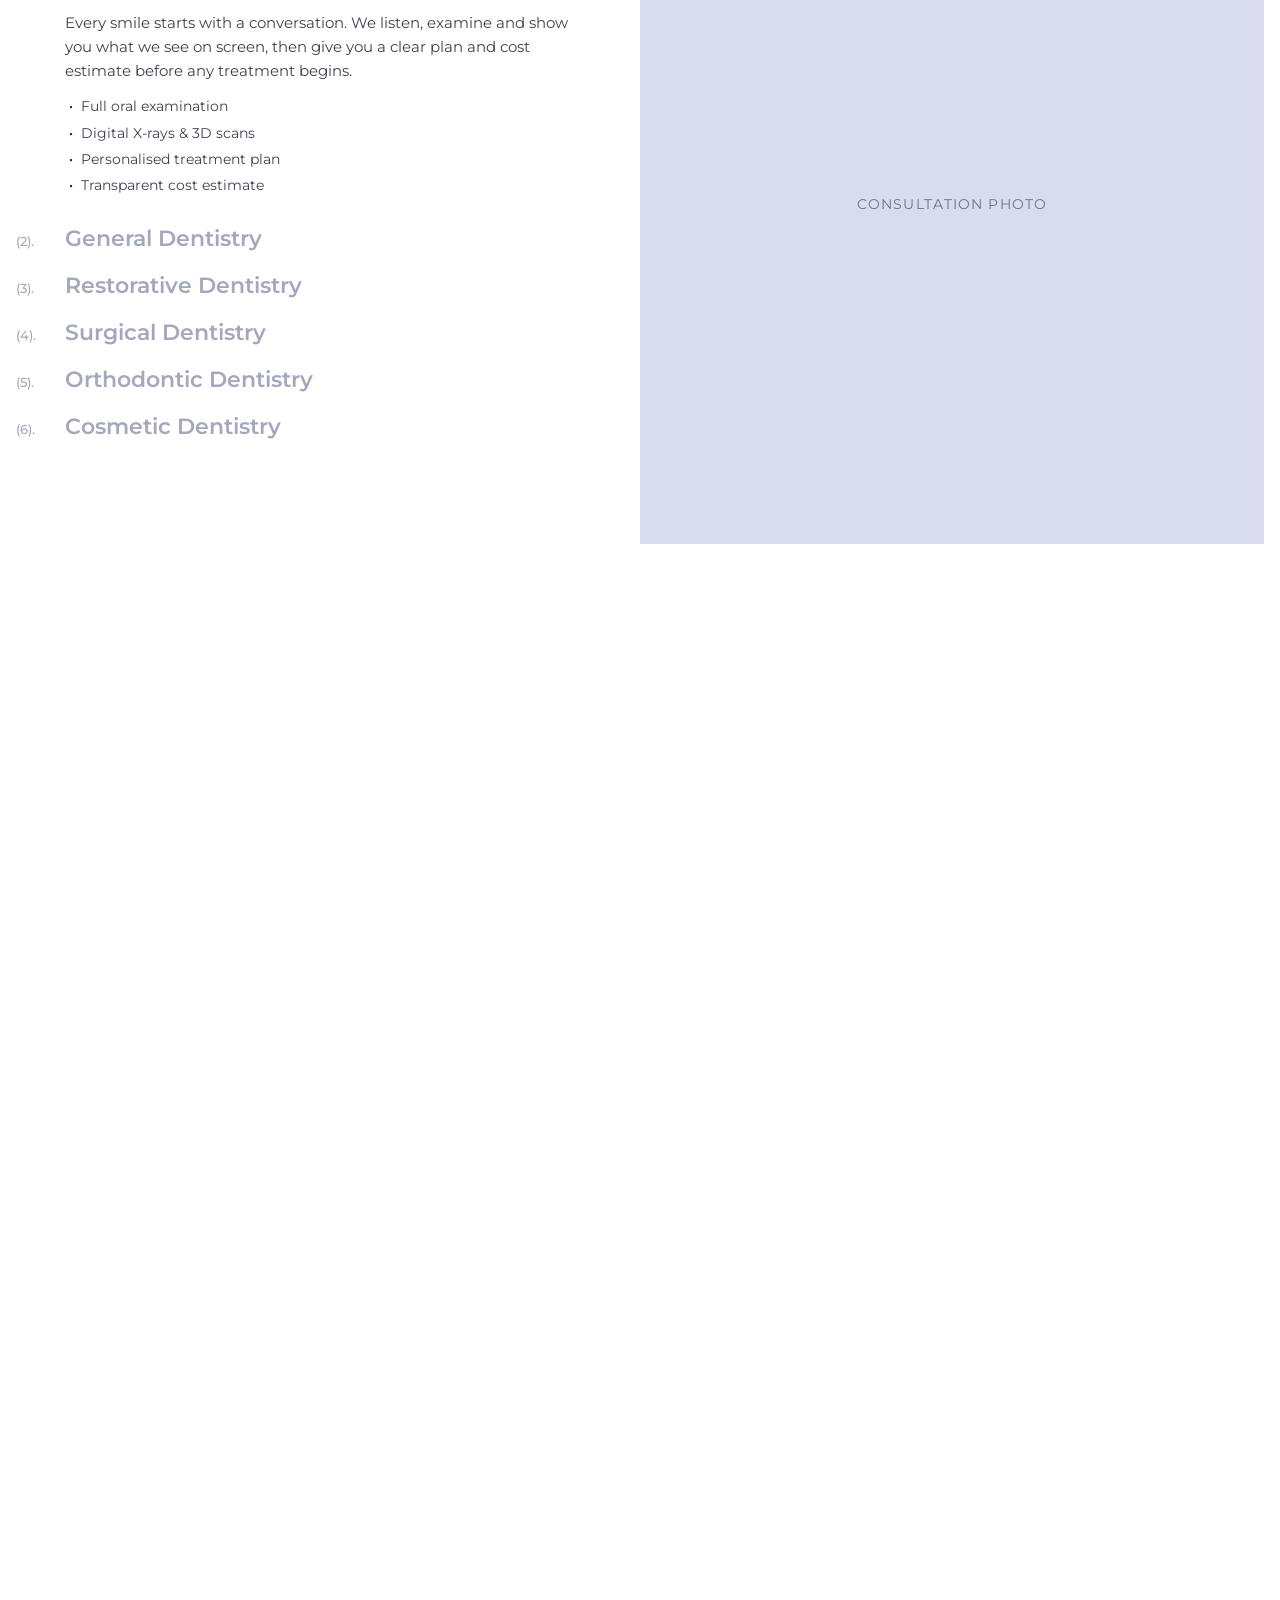
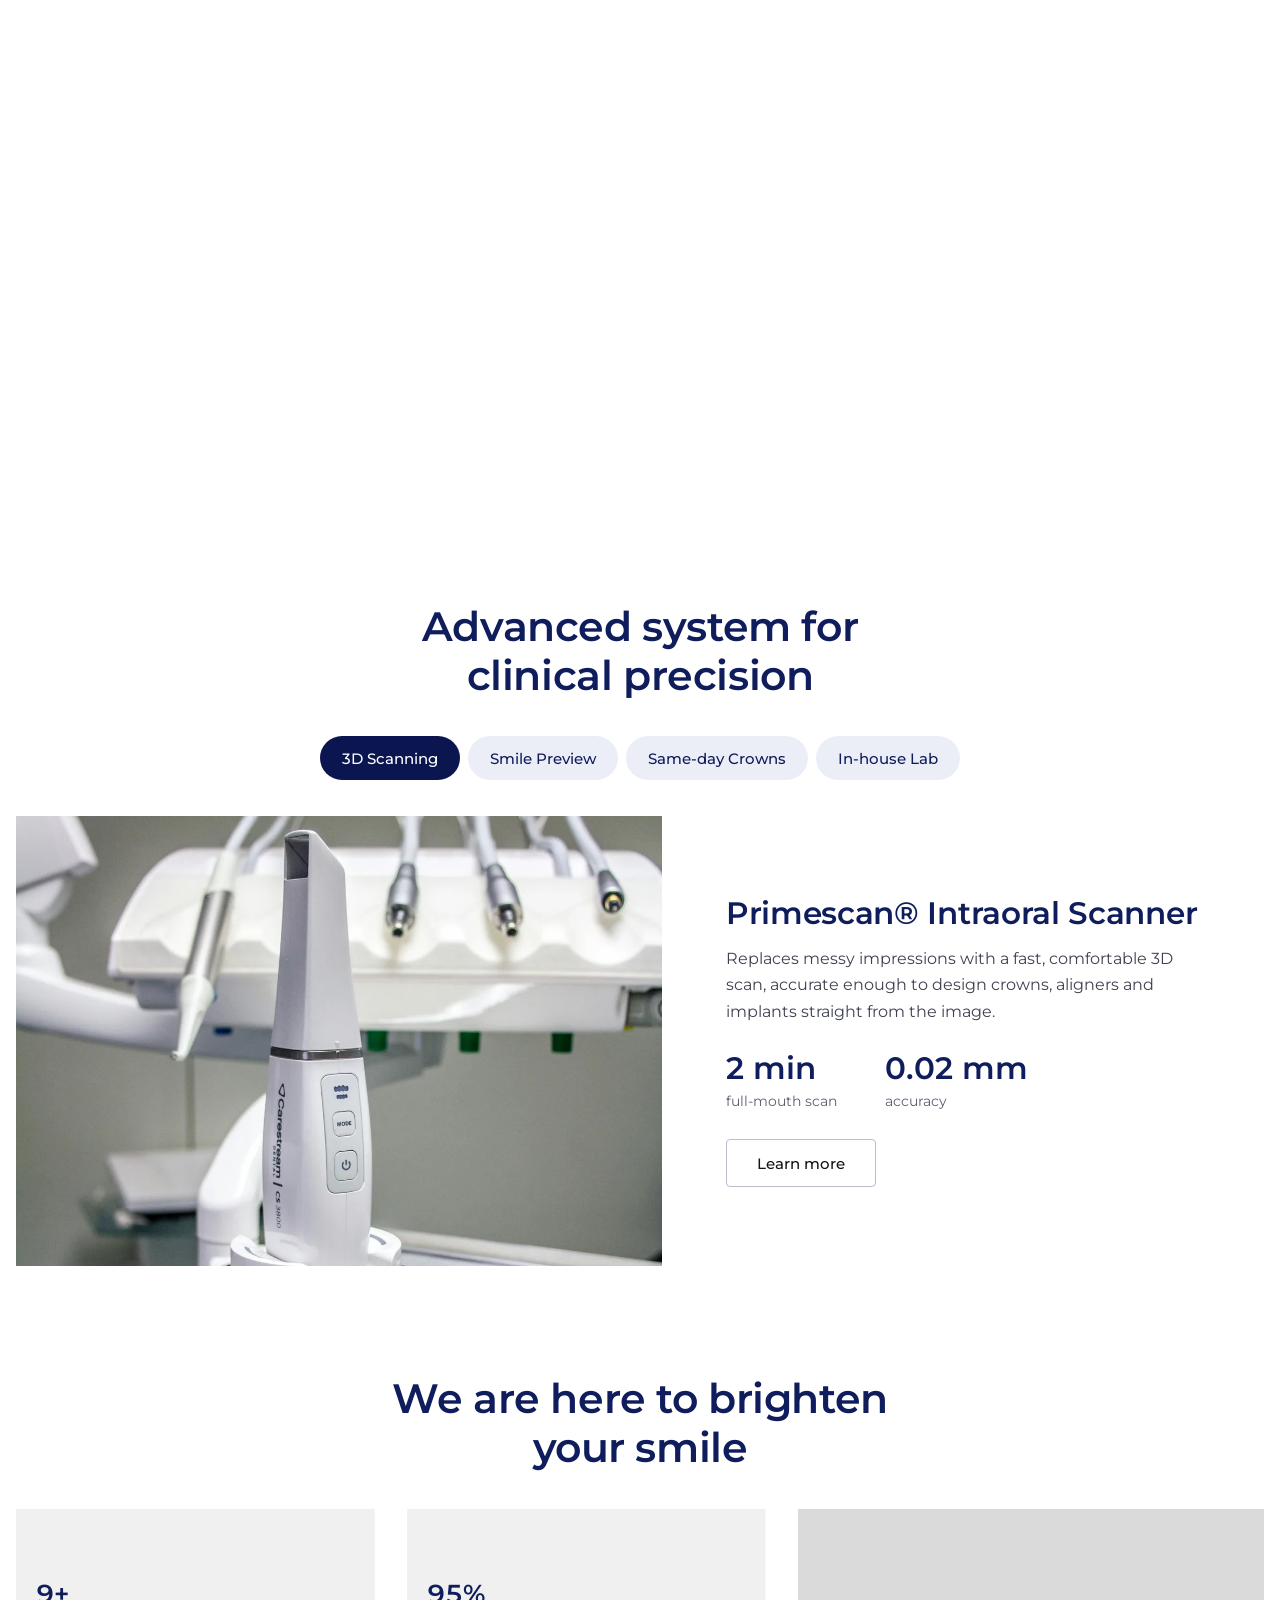
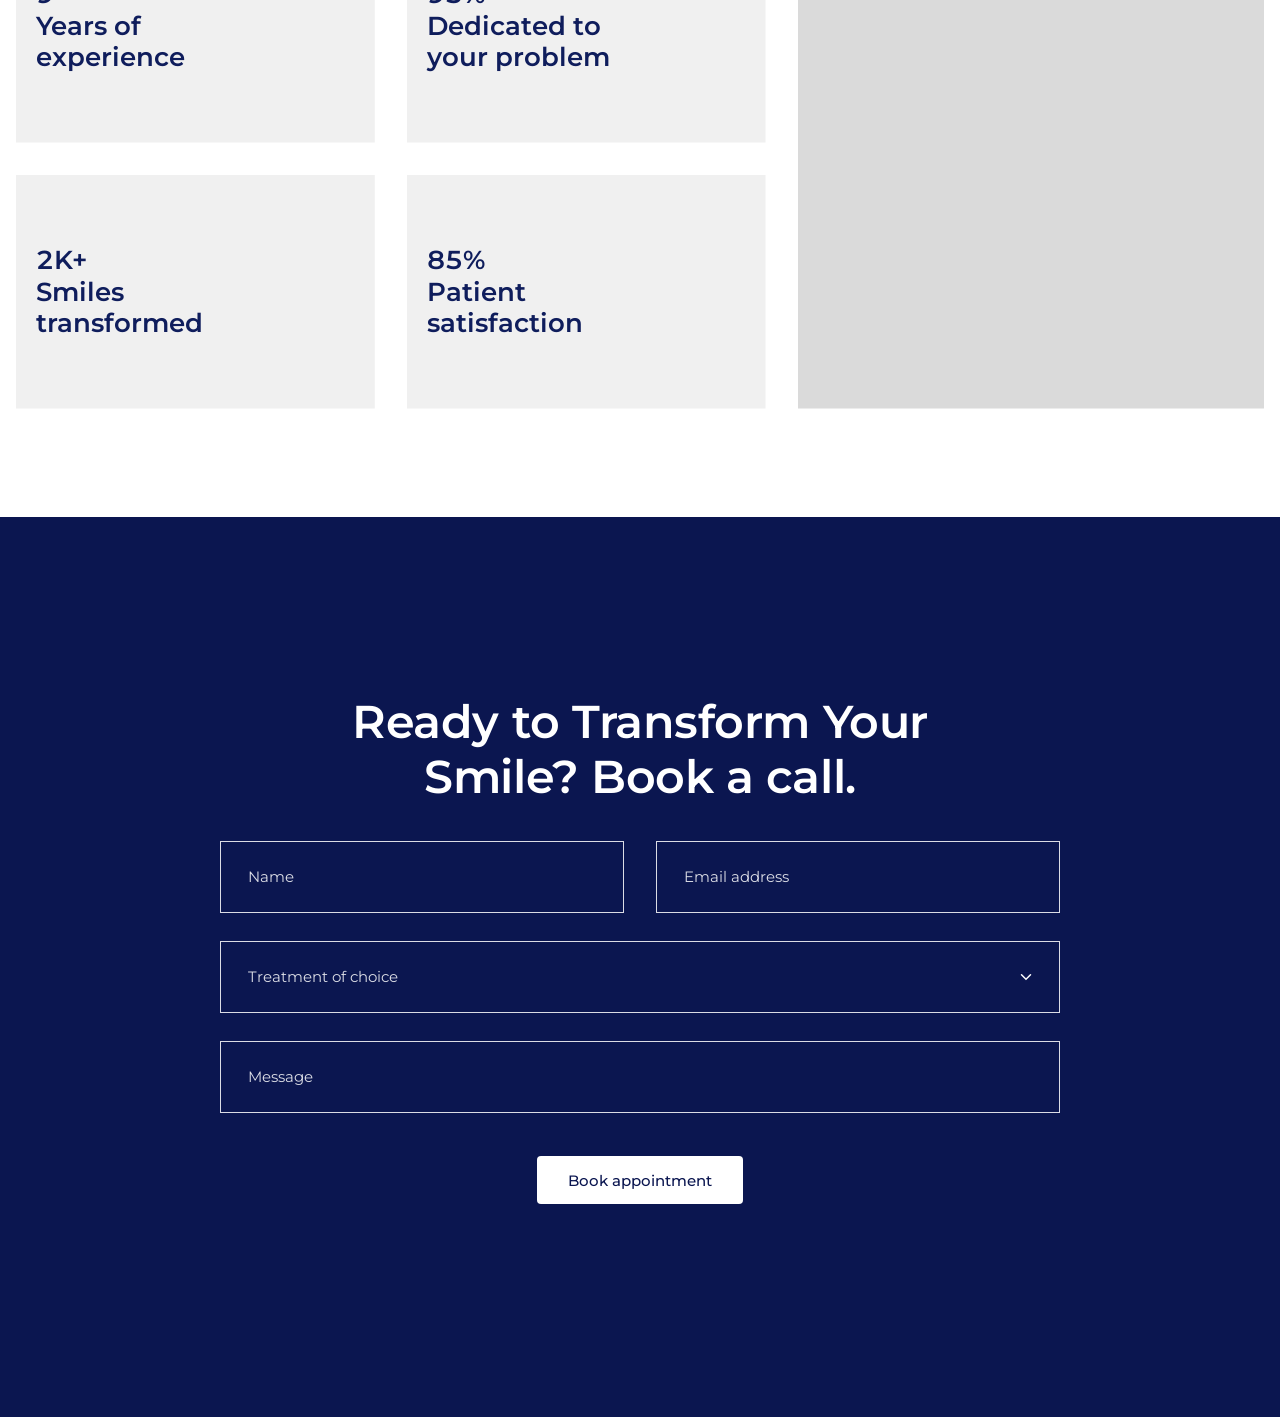
==== commit a3899580: "Add intraoral scanner photo to the 3D Scanning tab Cropped the portrait photo to the tab's 4:3 frame" ====
--- a/index.html
+++ b/index.html
@@ -8,7 +8,7 @@
   <link rel="preconnect" href="https://fonts.googleapis.com">
   <link rel="preconnect" href="https://fonts.gstatic.com" crossorigin>
   <link href="https://fonts.googleapis.com/css2?family=Montserrat:wght@400;500;600&display=swap" rel="stylesheet">
-  <link rel="stylesheet" href="styles.css?v=27">
+  <link rel="stylesheet" href="styles.css?v=28">
 </head>
 <body>
   <a class="skip-link" href="#main">Skip to content</a>
@@ -169,7 +169,7 @@
       <div class="tech-panels">
         <div class="tech-panel is-active" role="tabpanel" id="tech-1" aria-labelledby="tech-1-tab">
           <figure class="media tech-media" data-label="3D Scanning photo">
-            <img src="assets/images/technology-1.jpg" alt="Dentist using an intraoral scanner" width="1200" height="900" loading="lazy">
+            <img src="assets/images/technology-1.webp" alt="Intraoral 3D scanner in its charging stand beside the dental chair" width="1200" height="900" loading="lazy">
           </figure>
           <div class="tech-copy">
             <h3>Primescan® Intraoral Scanner</h3>
@@ -278,6 +278,6 @@
     </section>
   </main>
 
-  <script src="script.js?v=27"></script>
+  <script src="script.js?v=28"></script>
 </body>
 </html>
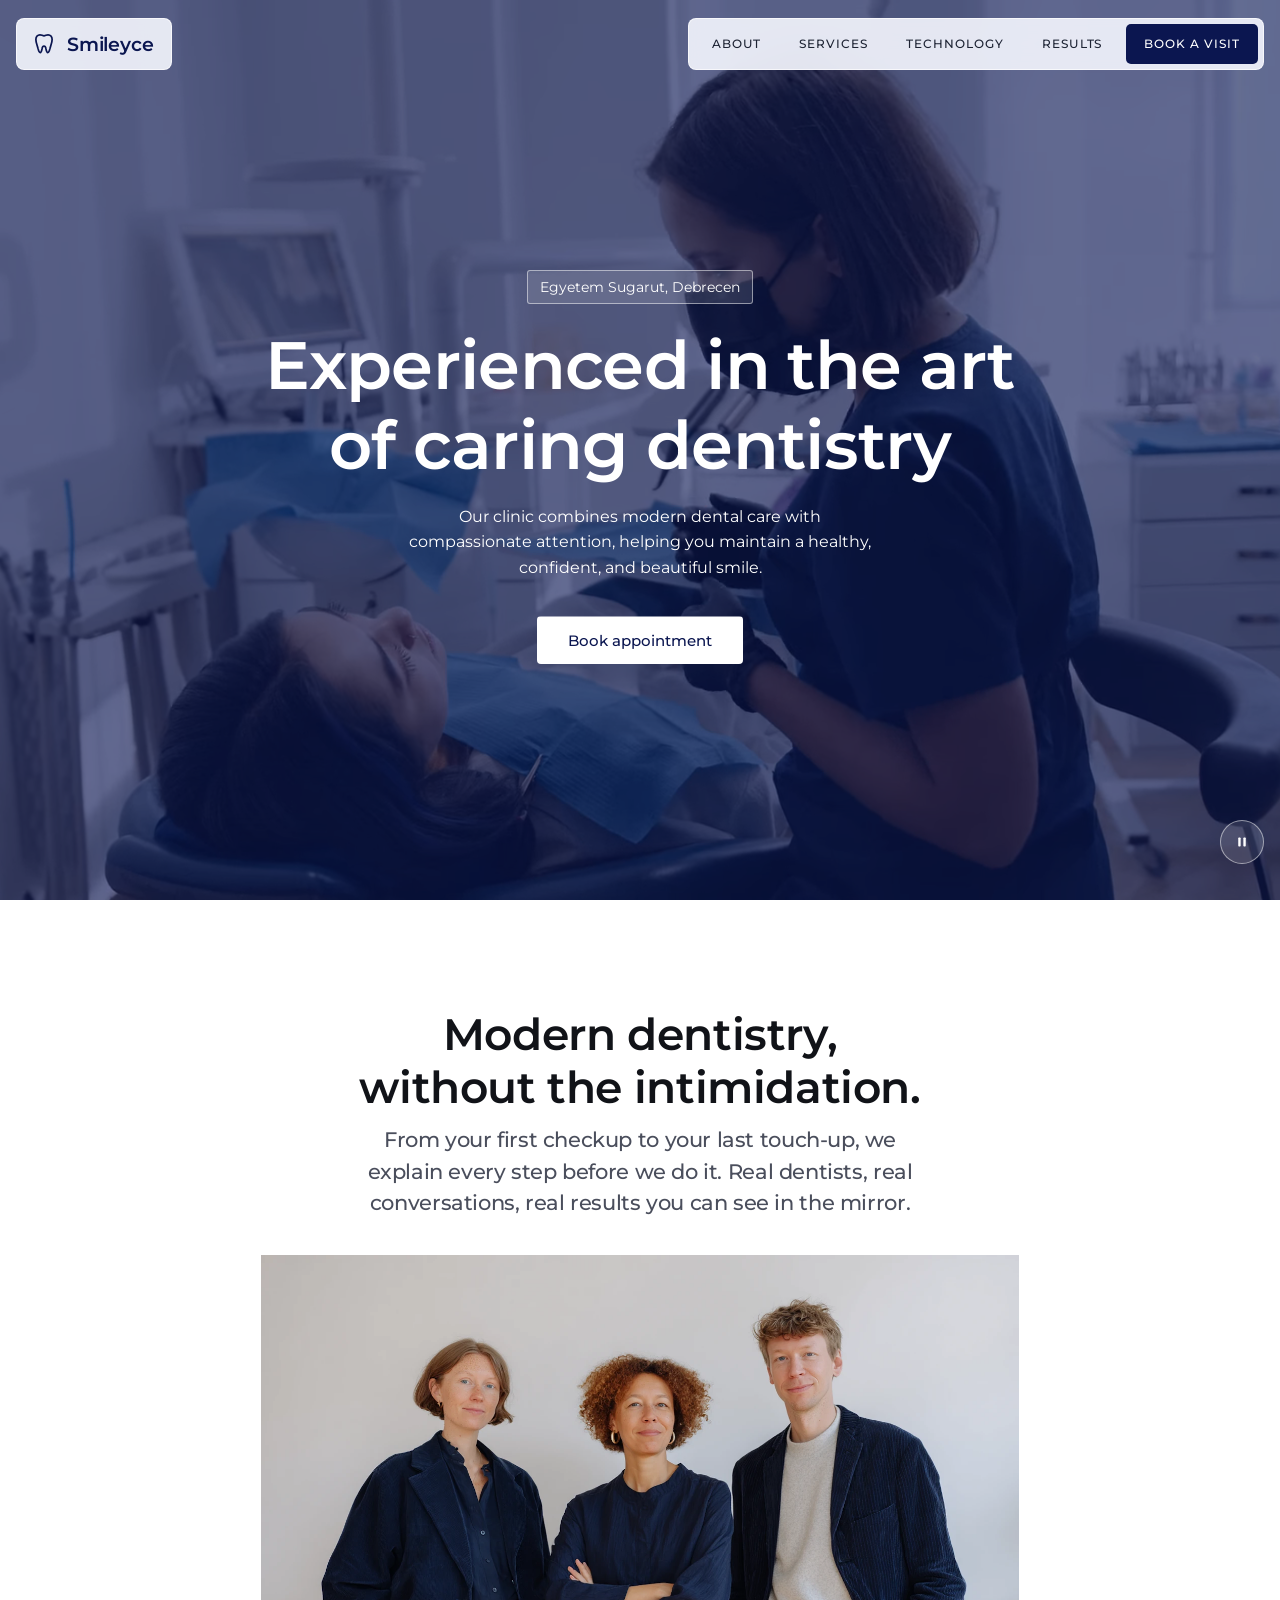
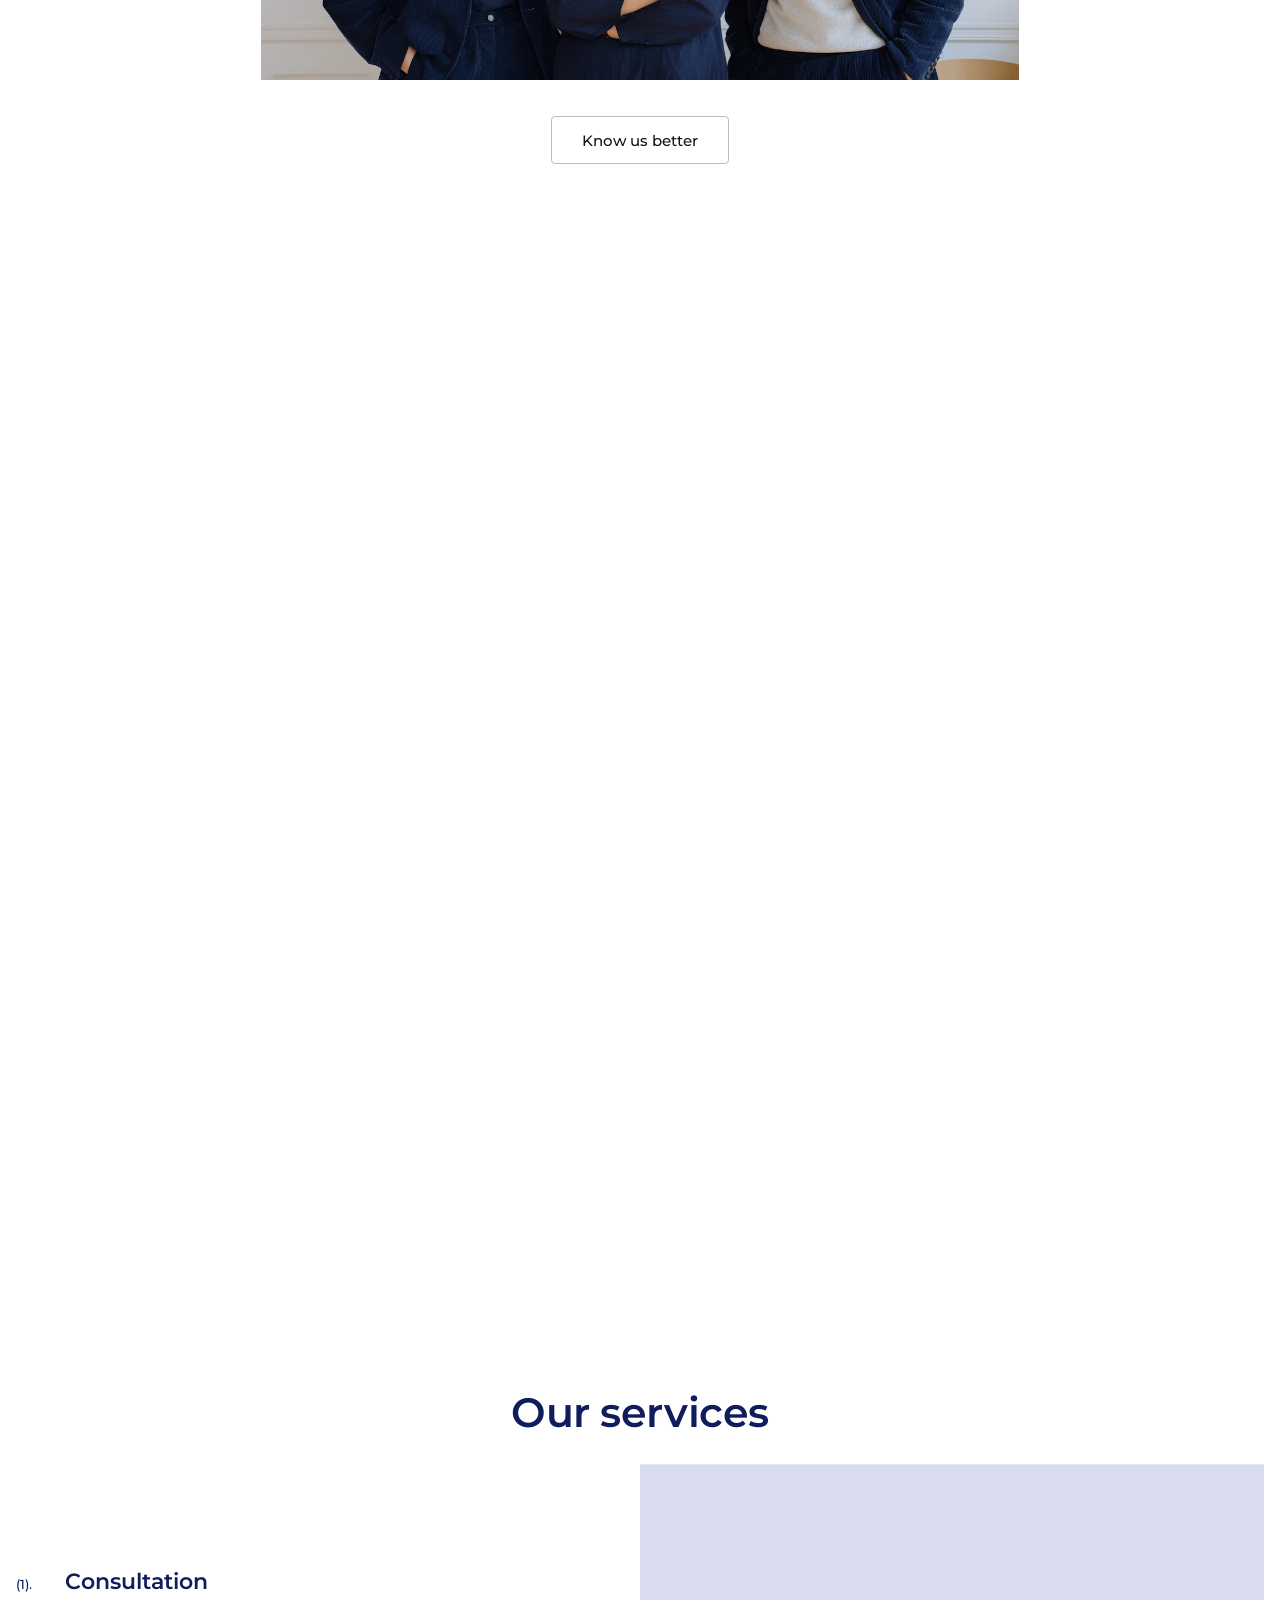
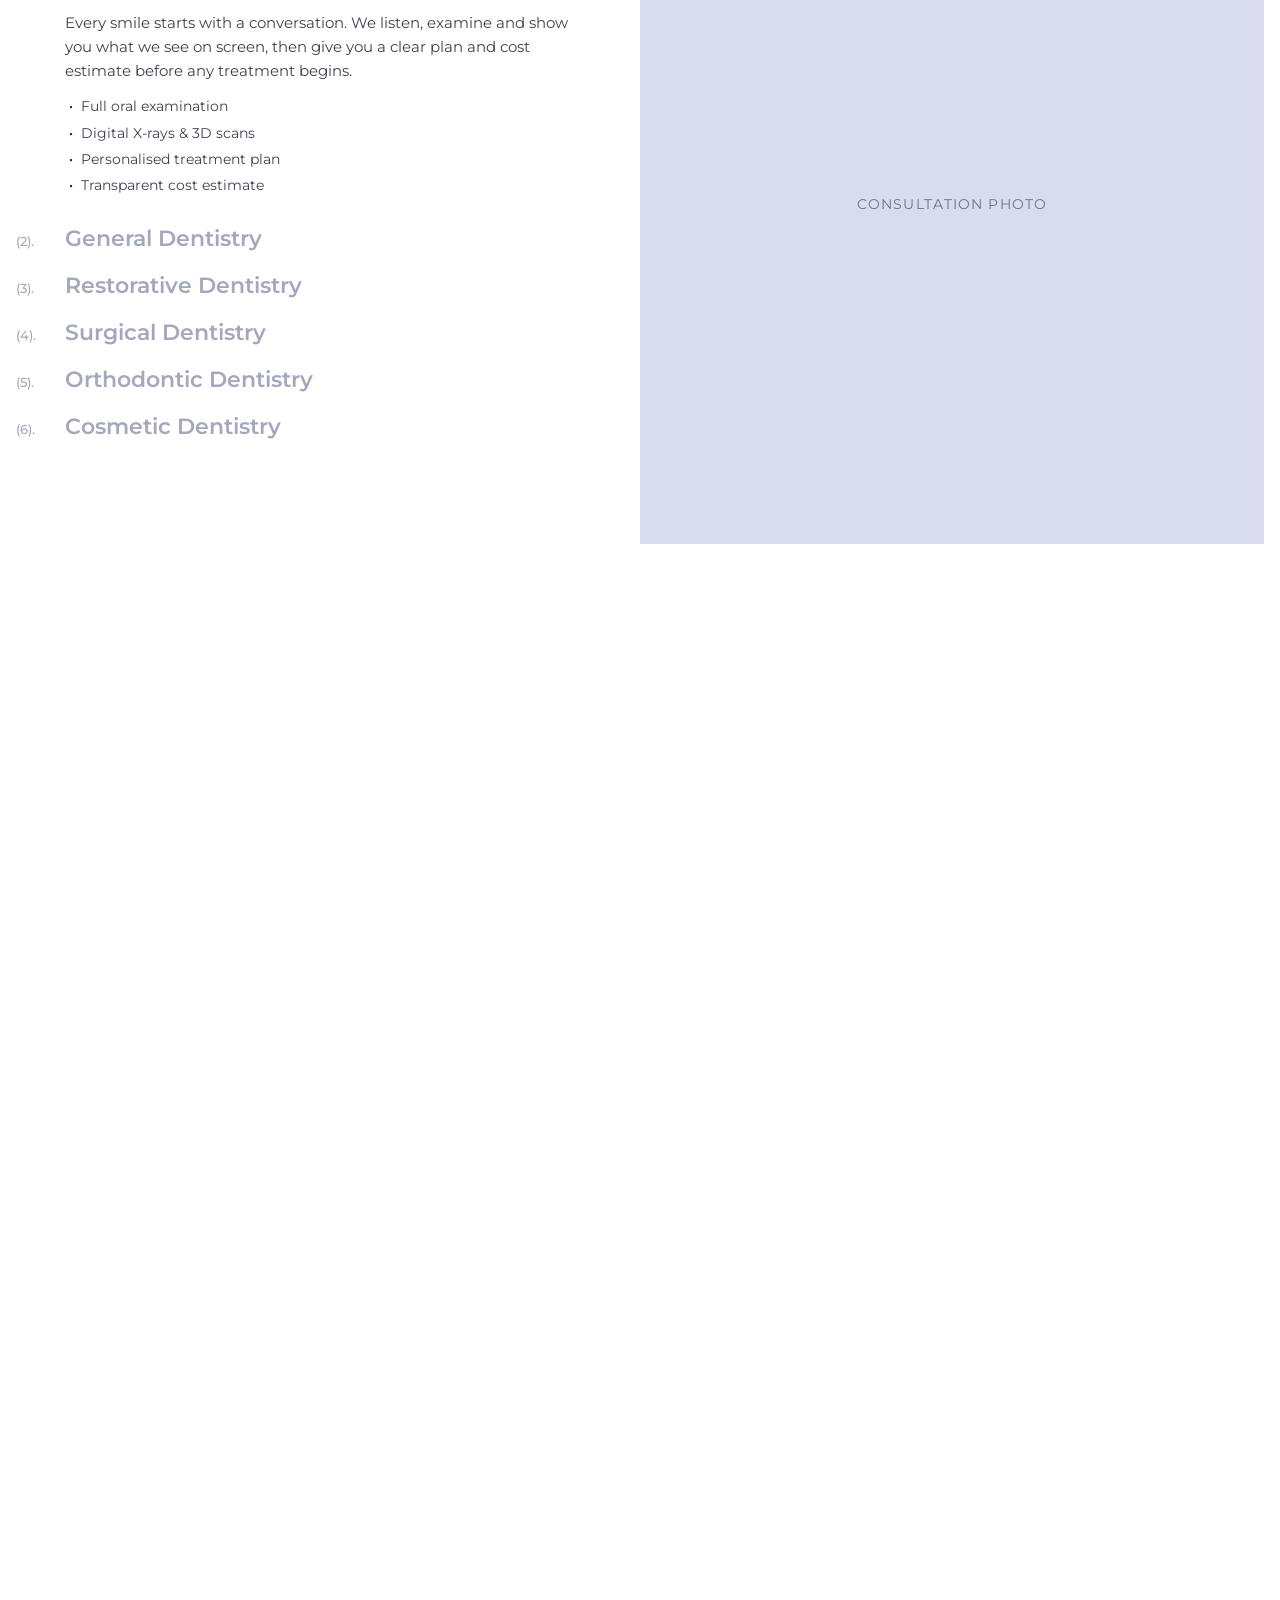
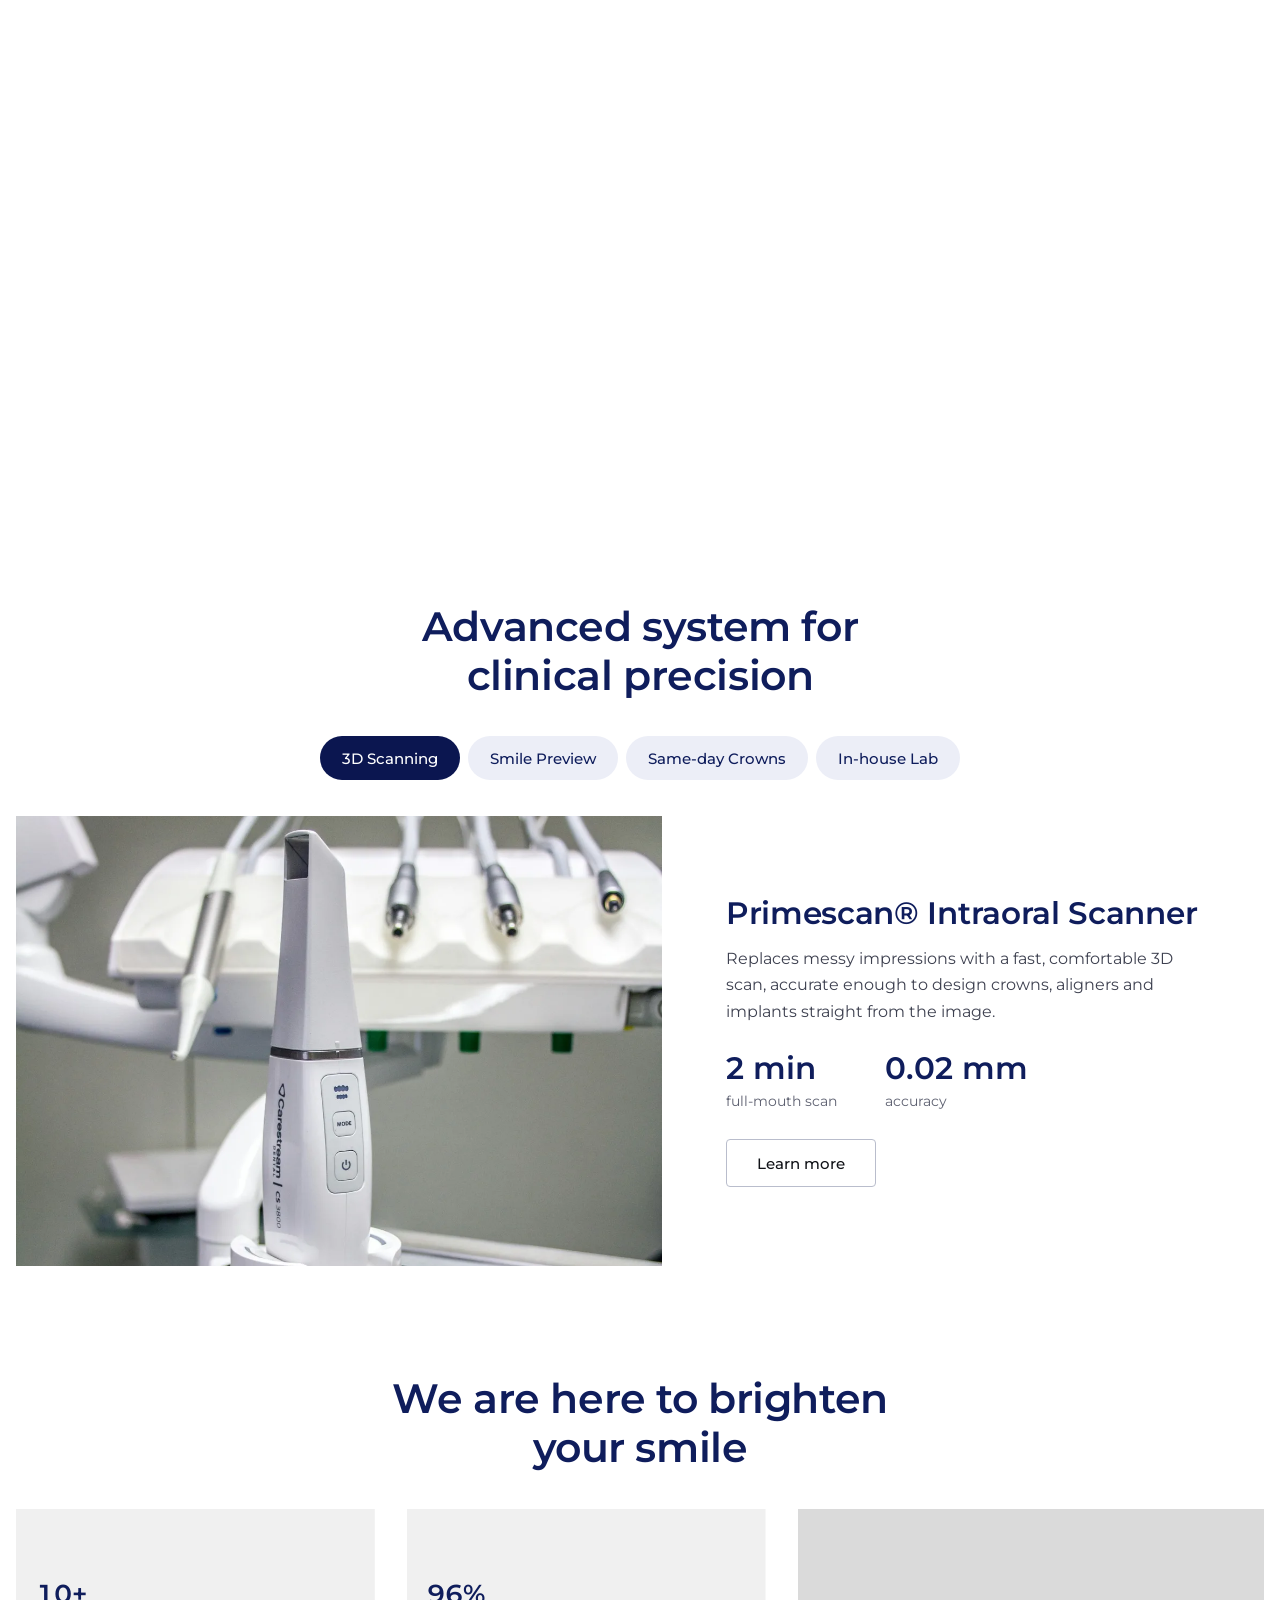
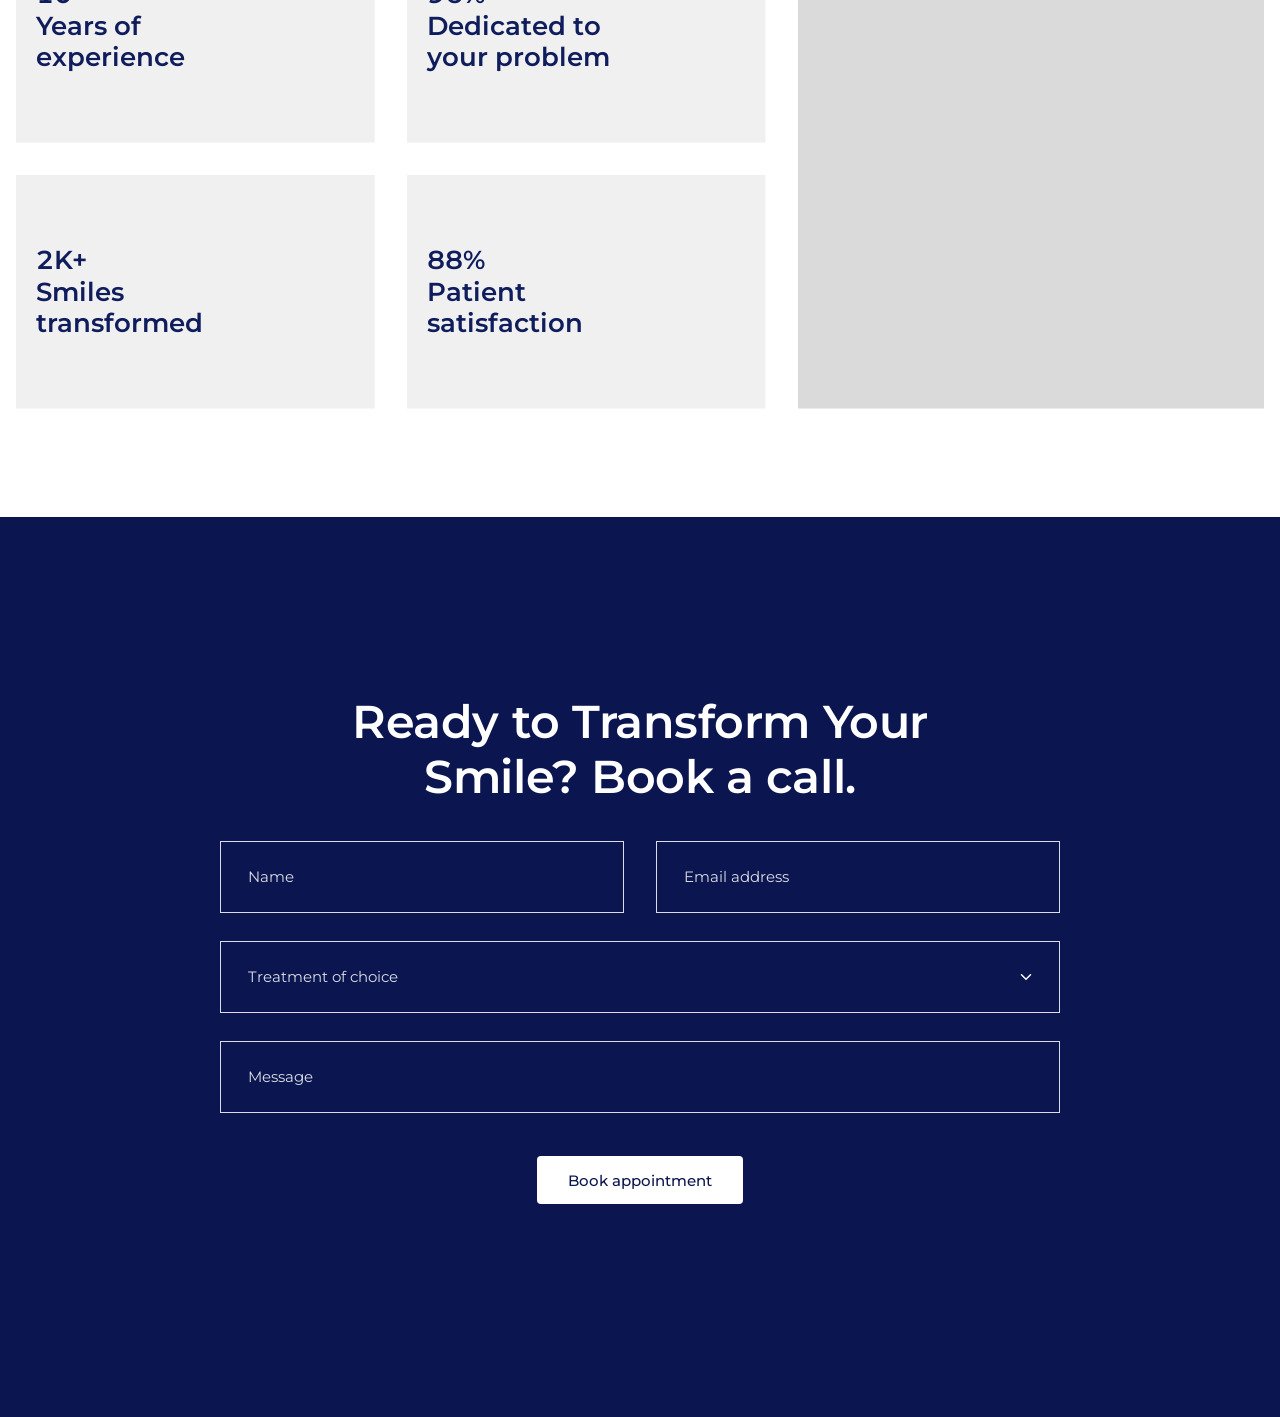
==== commit 70f0a739: "Add photo to the Smile Preview tab Dentist showing a patient a 3D model of her teeth, cropped to the" ====
--- a/index.html
+++ b/index.html
@@ -8,7 +8,7 @@
   <link rel="preconnect" href="https://fonts.googleapis.com">
   <link rel="preconnect" href="https://fonts.gstatic.com" crossorigin>
   <link href="https://fonts.googleapis.com/css2?family=Montserrat:wght@400;500;600&display=swap" rel="stylesheet">
-  <link rel="stylesheet" href="styles.css?v=28">
+  <link rel="stylesheet" href="styles.css?v=29">
 </head>
 <body>
   <a class="skip-link" href="#main">Skip to content</a>
@@ -183,7 +183,7 @@
         </div>
         <div class="tech-panel" role="tabpanel" id="tech-2" aria-labelledby="tech-2-tab" hidden>
           <figure class="media tech-media" data-label="Smile Preview photo">
-            <img src="assets/images/technology-2.jpg" alt="Digital smile design software showing a 3D model of teeth" width="1200" height="900" loading="lazy">
+            <img src="assets/images/technology-2.webp" alt="Dentist showing a patient a 3D model of her teeth on screen" width="1200" height="900" loading="lazy">
           </figure>
           <div class="tech-copy">
             <h3>Digital Smile Design (Smilecloud)</h3>
@@ -278,6 +278,6 @@
     </section>
   </main>
 
-  <script src="script.js?v=28"></script>
+  <script src="script.js?v=29"></script>
 </body>
 </html>
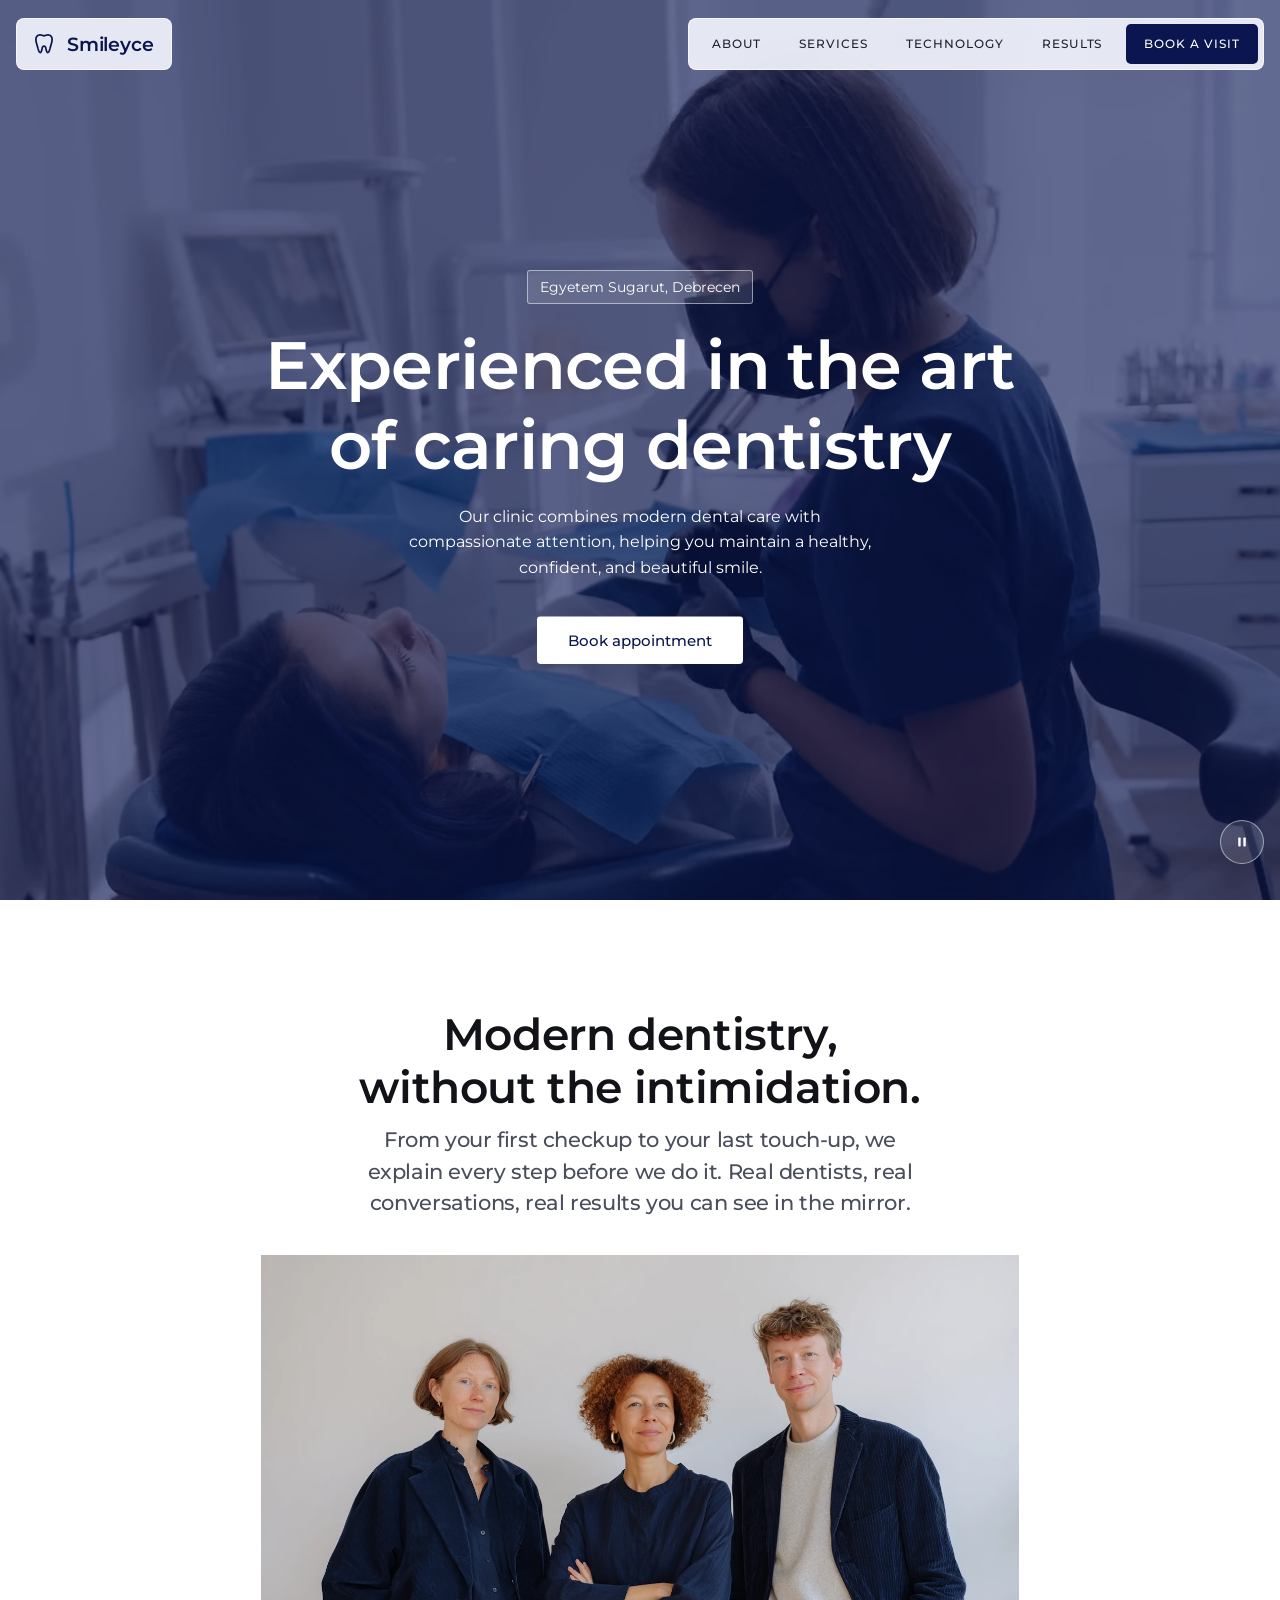
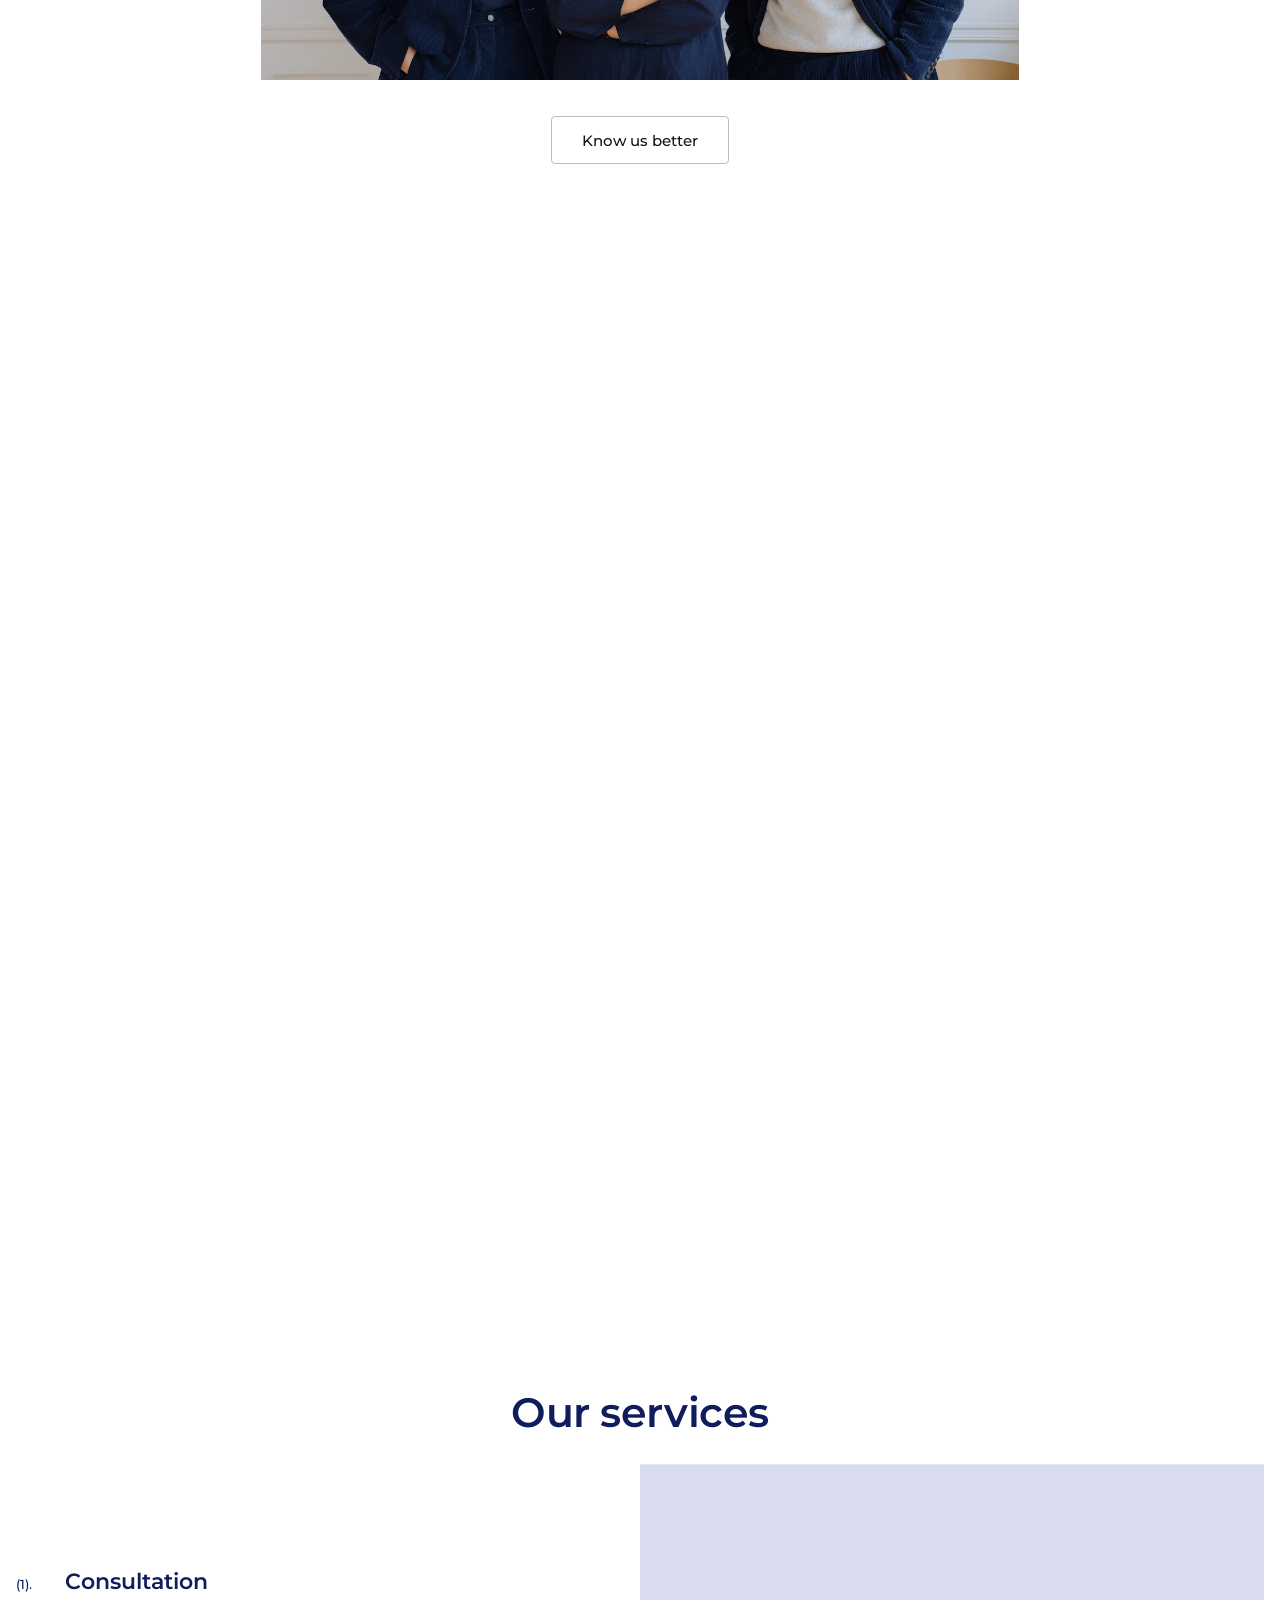
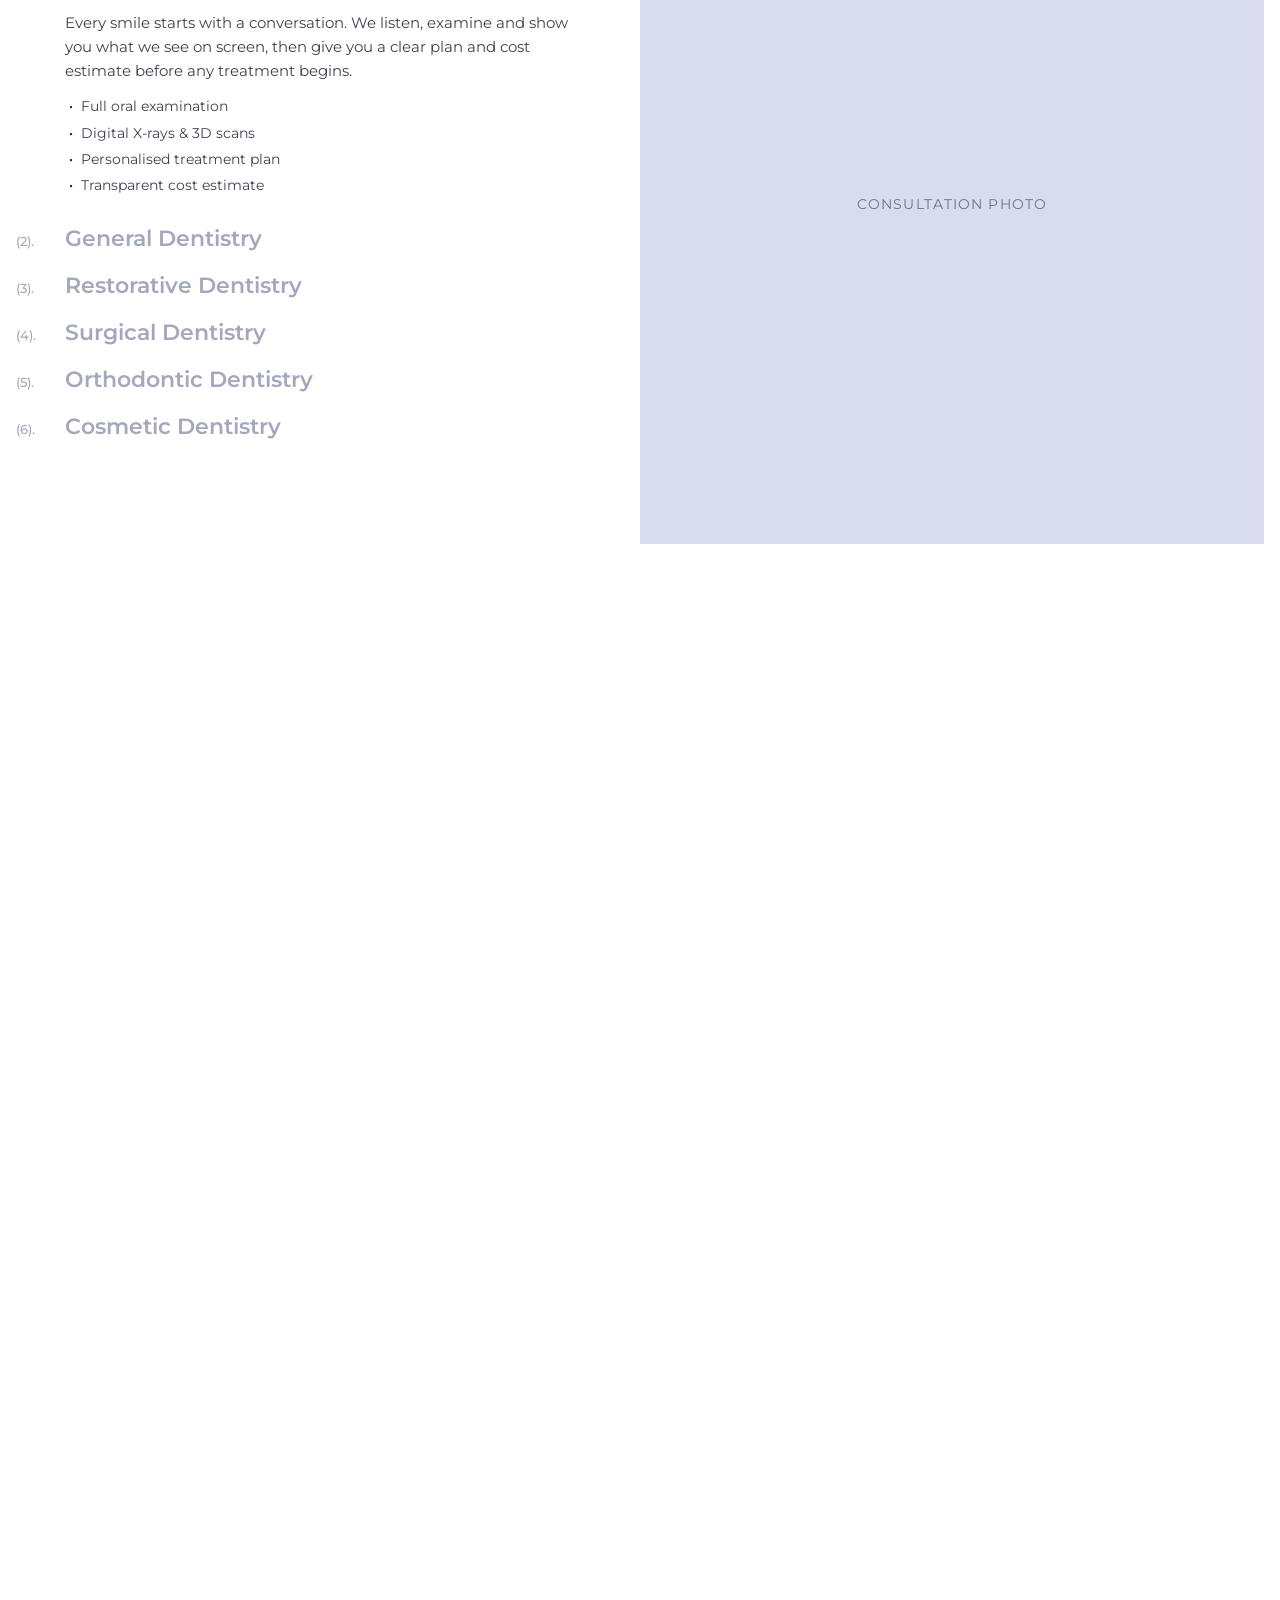
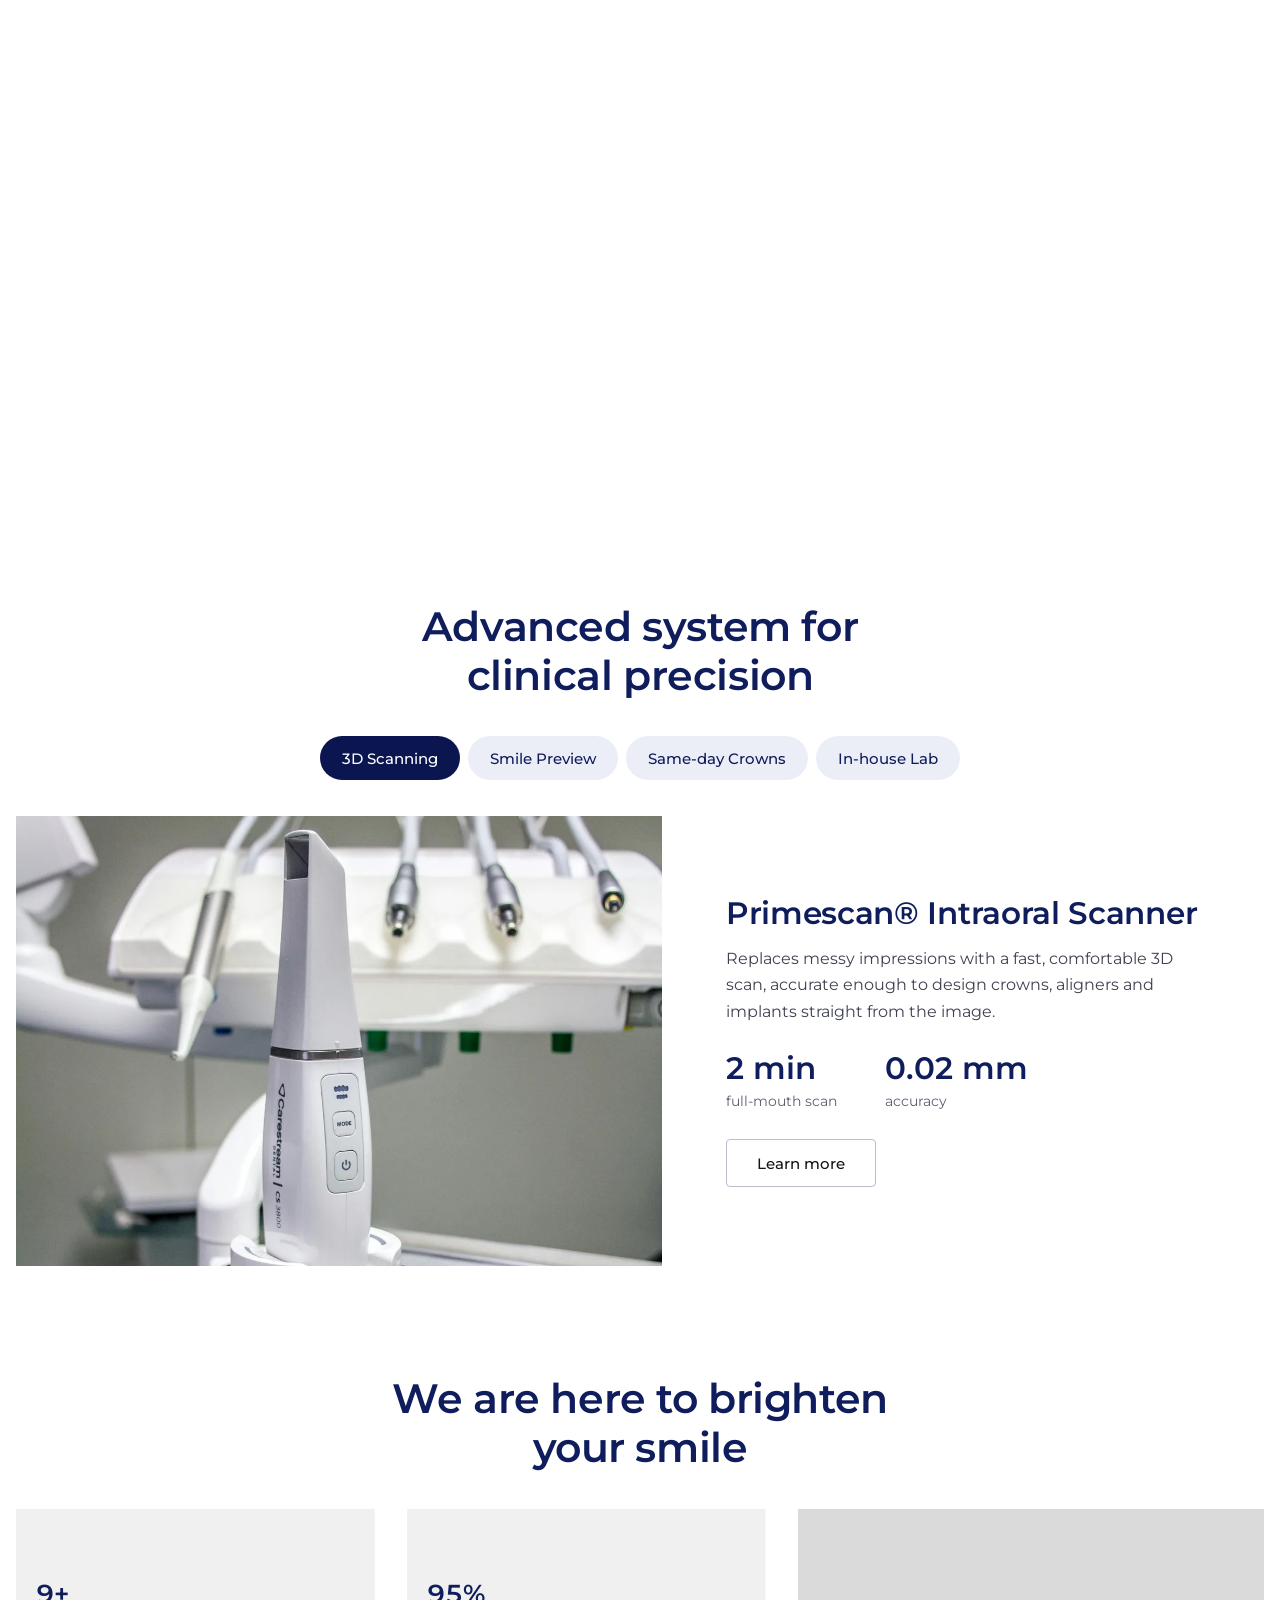
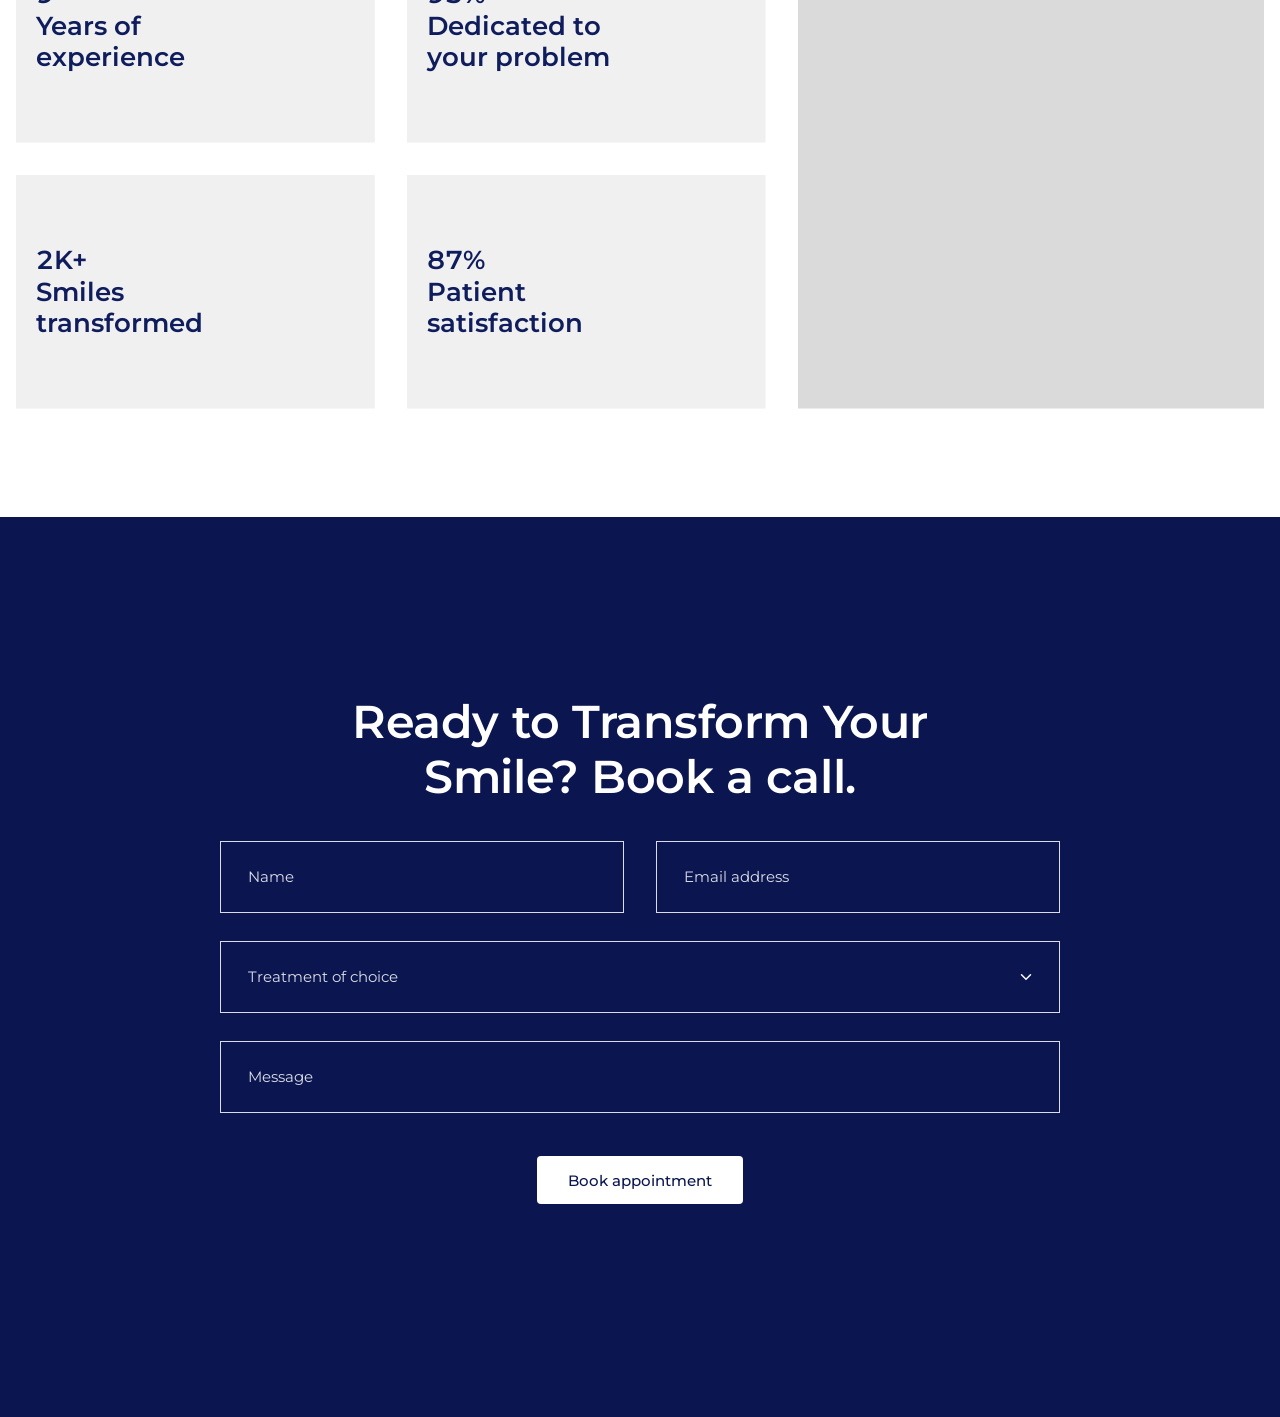
==== commit 694f442c: "Add photo to the Same-day Crowns tab Technician hand-finishing a ceramic crown, cropped to the tab's" ====
--- a/index.html
+++ b/index.html
@@ -8,7 +8,7 @@
   <link rel="preconnect" href="https://fonts.googleapis.com">
   <link rel="preconnect" href="https://fonts.gstatic.com" crossorigin>
   <link href="https://fonts.googleapis.com/css2?family=Montserrat:wght@400;500;600&display=swap" rel="stylesheet">
-  <link rel="stylesheet" href="styles.css?v=29">
+  <link rel="stylesheet" href="styles.css?v=30">
 </head>
 <body>
   <a class="skip-link" href="#main">Skip to content</a>
@@ -197,7 +197,7 @@
         </div>
         <div class="tech-panel" role="tabpanel" id="tech-3" aria-labelledby="tech-3-tab" hidden>
           <figure class="media tech-media" data-label="Same-day Crowns photo">
-            <img src="assets/images/technology-3.jpg" alt="Milling machine shaping a dental crown" width="1200" height="900" loading="lazy">
+            <img src="assets/images/technology-3.webp" alt="Technician hand-finishing a ceramic crown with a fine brush" width="1200" height="900" loading="lazy">
           </figure>
           <div class="tech-copy">
             <h3>CAD/CAM Design, Milling &amp; Printing</h3>
@@ -278,6 +278,6 @@
     </section>
   </main>
 
-  <script src="script.js?v=29"></script>
+  <script src="script.js?v=30"></script>
 </body>
 </html>
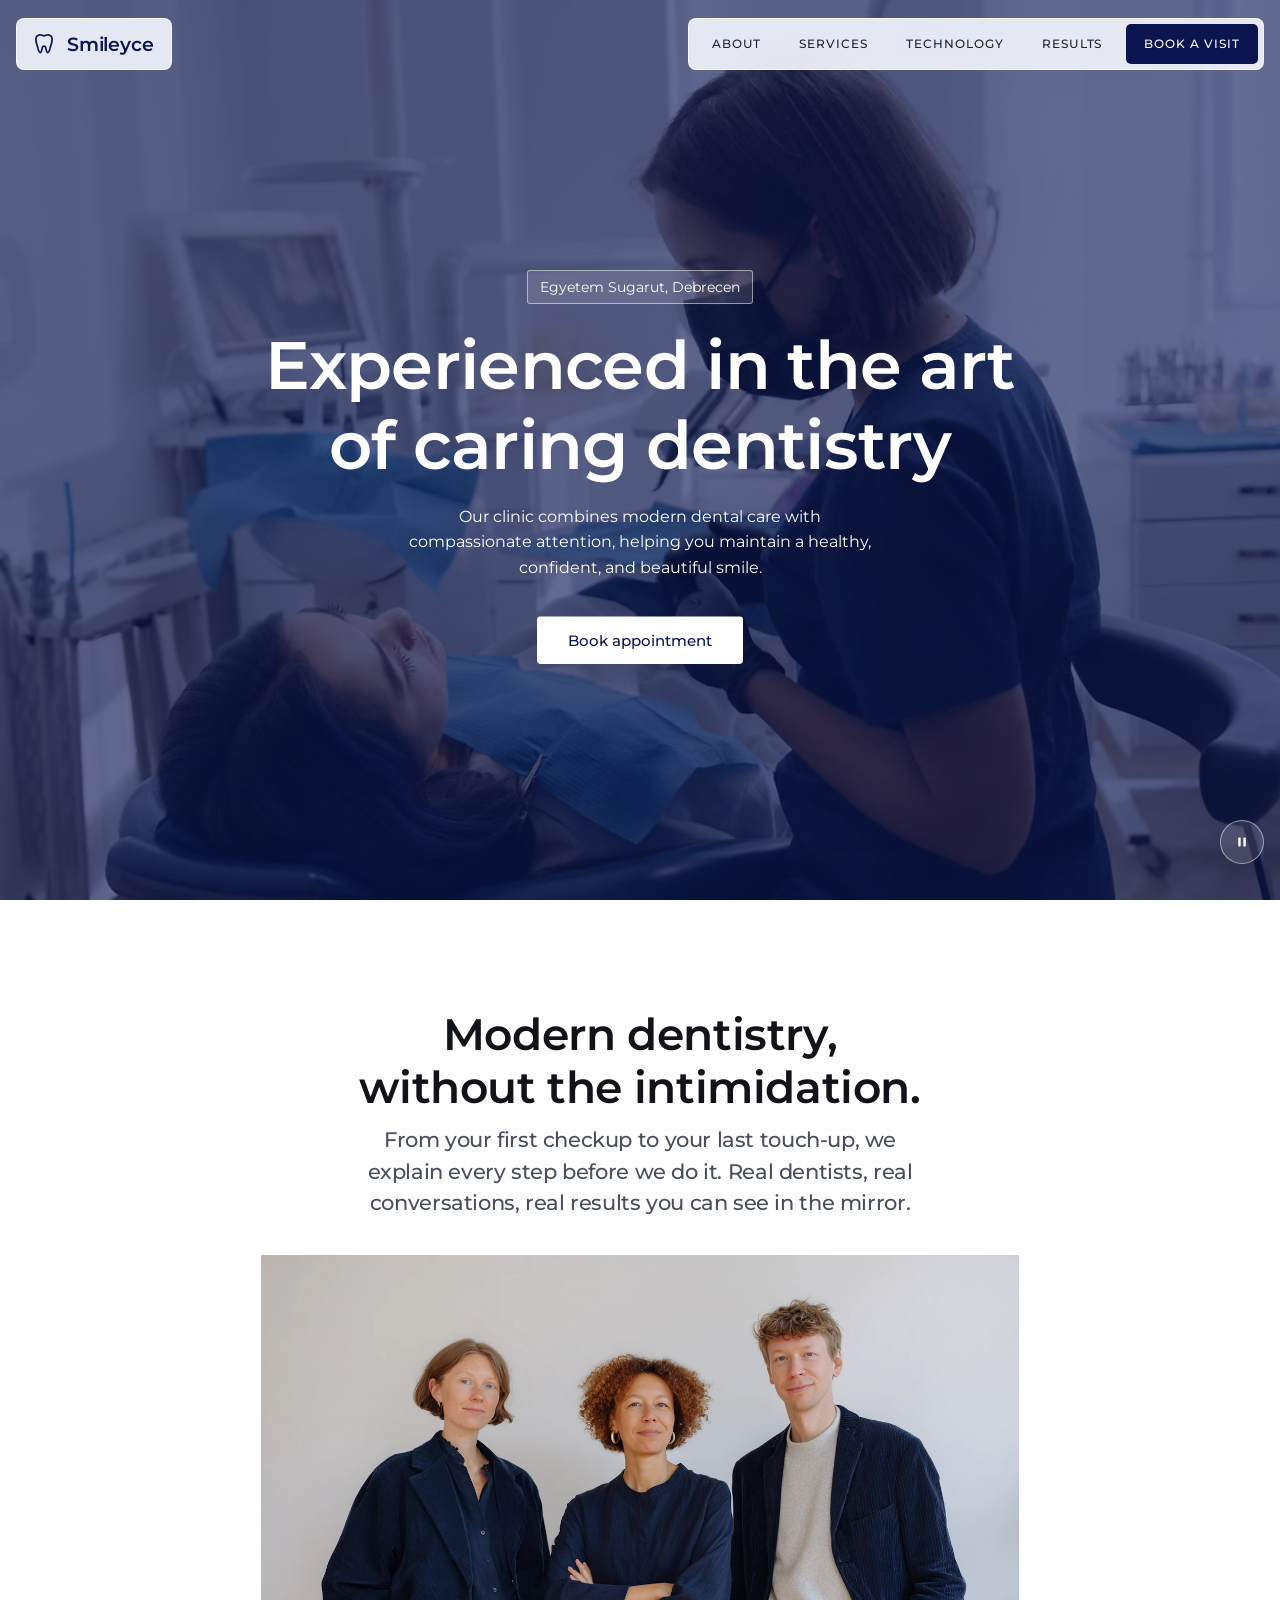
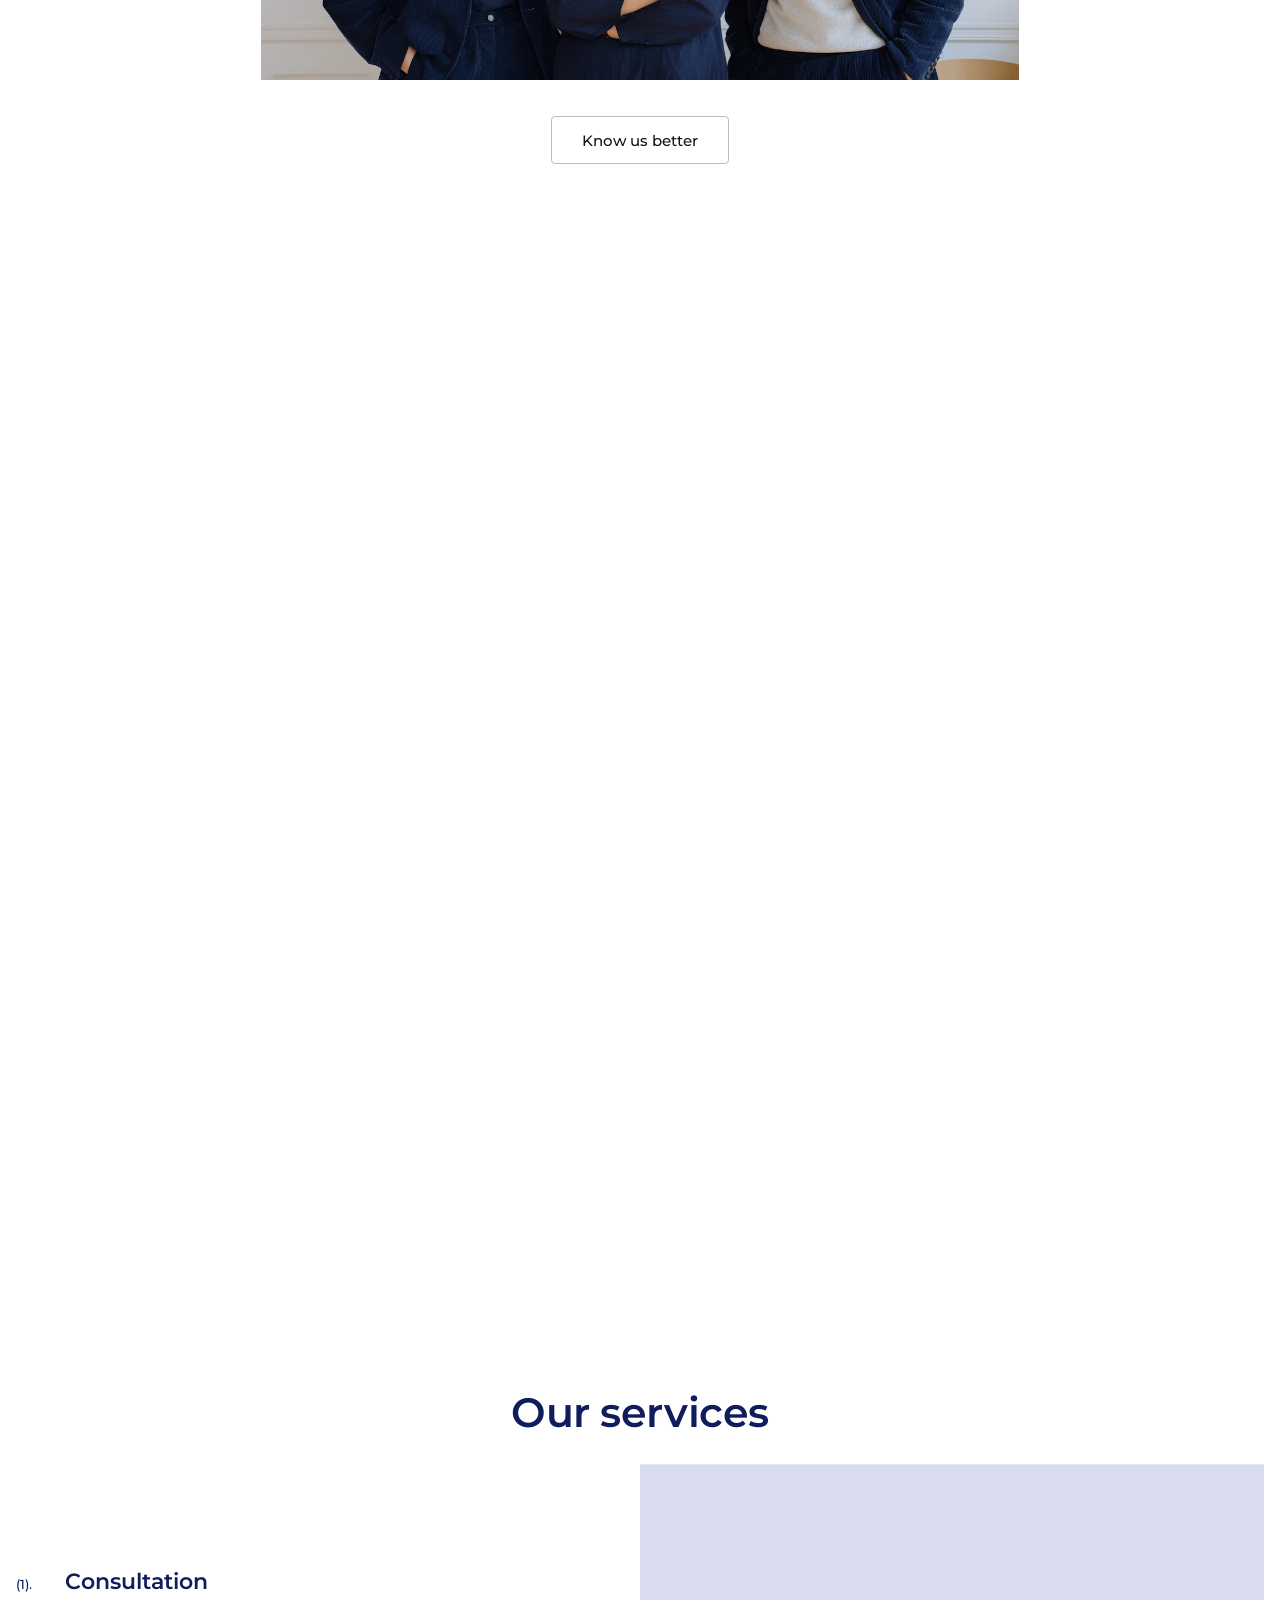
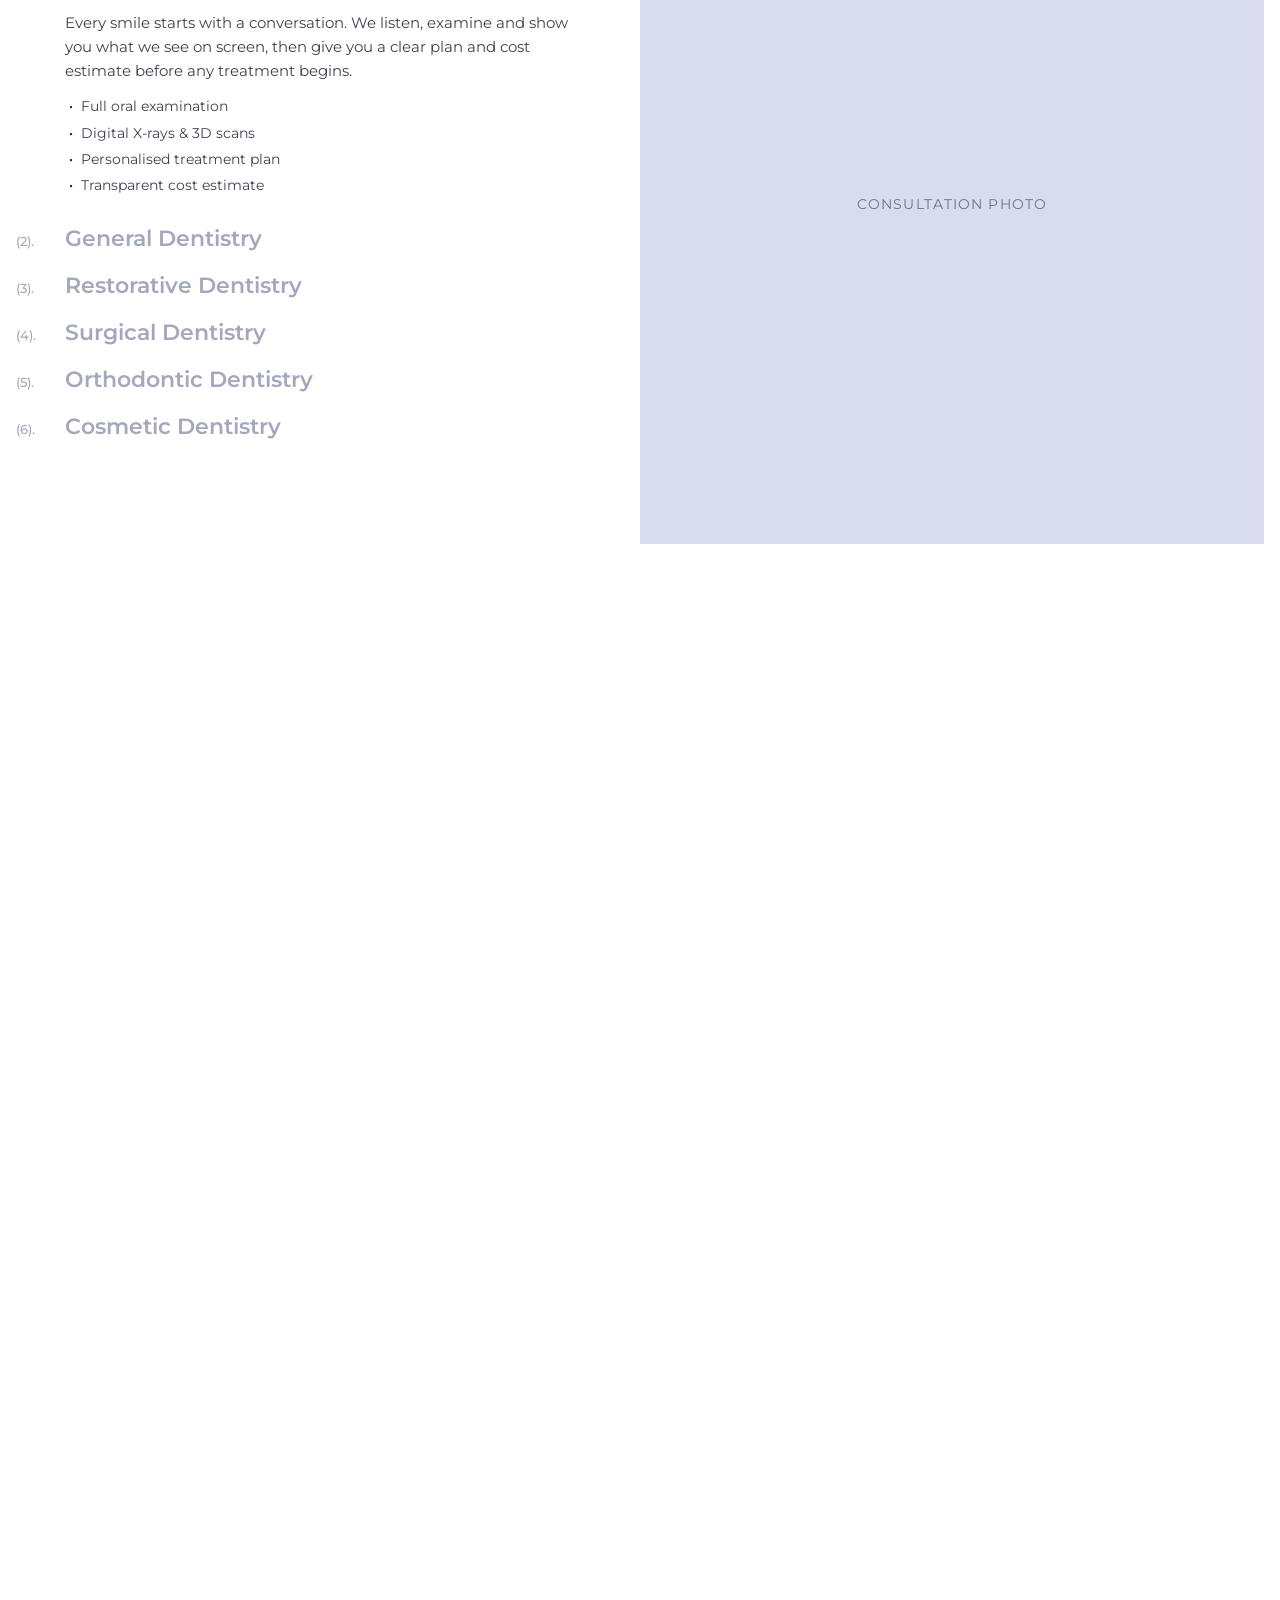
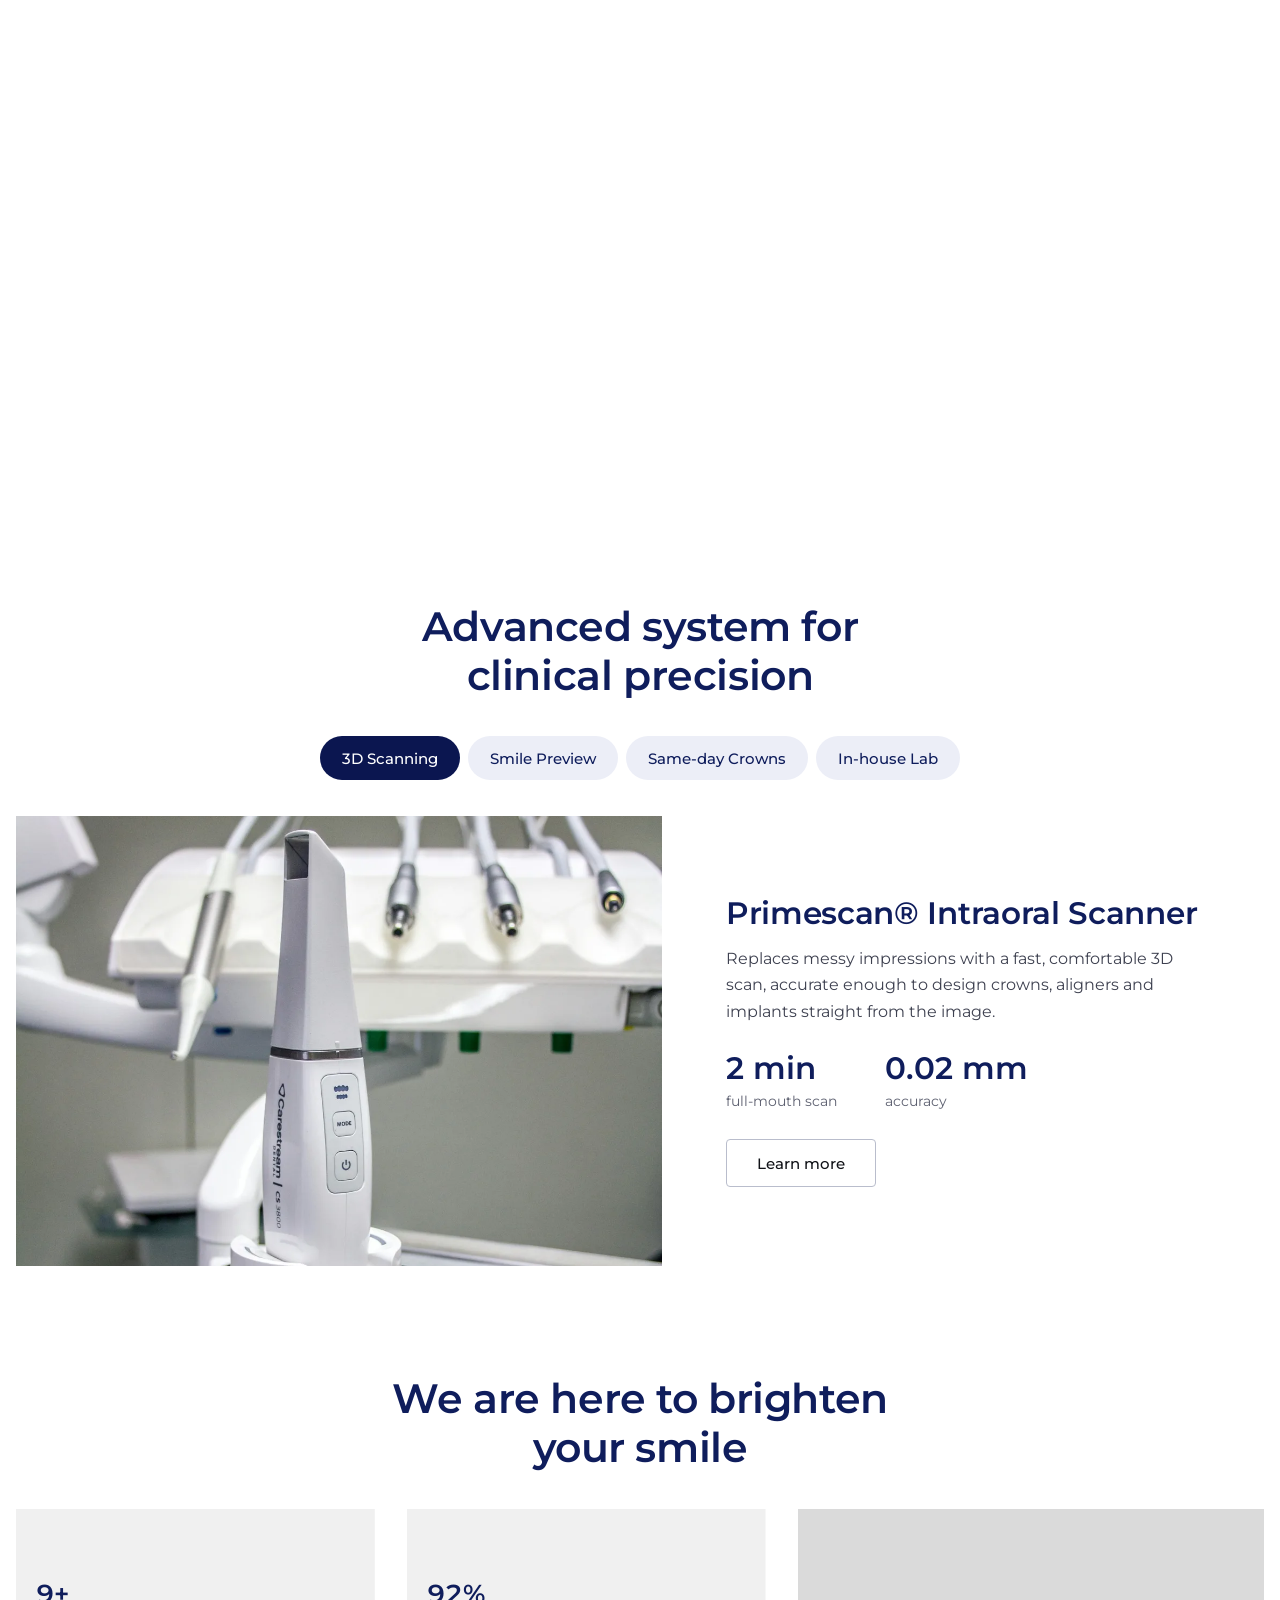
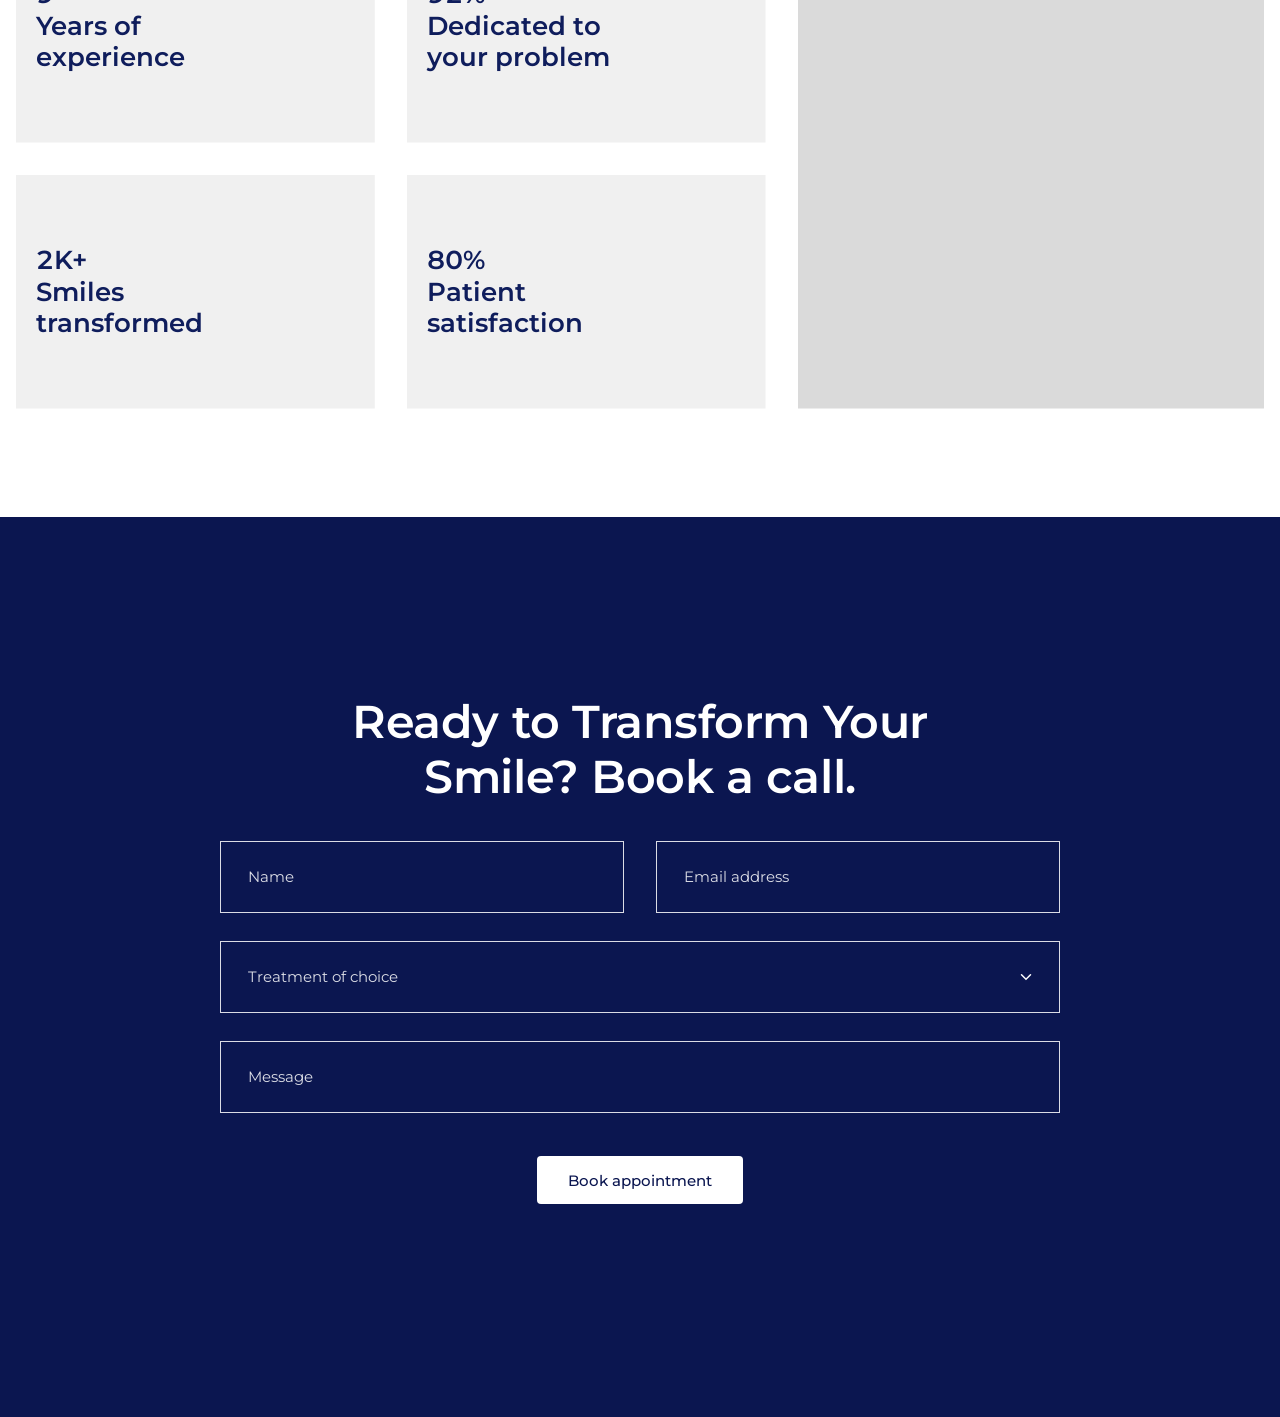
==== commit ae347606: "Add photo to the In-house Lab tab Lab bench with plaster models and instruments, cropped to the tab'" ====
--- a/index.html
+++ b/index.html
@@ -8,7 +8,7 @@
   <link rel="preconnect" href="https://fonts.googleapis.com">
   <link rel="preconnect" href="https://fonts.gstatic.com" crossorigin>
   <link href="https://fonts.googleapis.com/css2?family=Montserrat:wght@400;500;600&display=swap" rel="stylesheet">
-  <link rel="stylesheet" href="styles.css?v=30">
+  <link rel="stylesheet" href="styles.css?v=31">
 </head>
 <body>
   <a class="skip-link" href="#main">Skip to content</a>
@@ -211,7 +211,7 @@
         </div>
         <div class="tech-panel" role="tabpanel" id="tech-4" aria-labelledby="tech-4-tab" hidden>
           <figure class="media tech-media" data-label="In-house Lab photo">
-            <img src="assets/images/technology-4.jpg" alt="Technician finishing a crown in the clinic laboratory" width="1200" height="900" loading="lazy">
+            <img src="assets/images/technology-4.webp" alt="Dental laboratory bench with plaster models, instruments and lab equipment" width="1200" height="900" loading="lazy">
           </figure>
           <div class="tech-copy">
             <h3>Precision Dental Laboratory</h3>
@@ -278,6 +278,6 @@
     </section>
   </main>
 
-  <script src="script.js?v=30"></script>
+  <script src="script.js?v=31"></script>
 </body>
 </html>
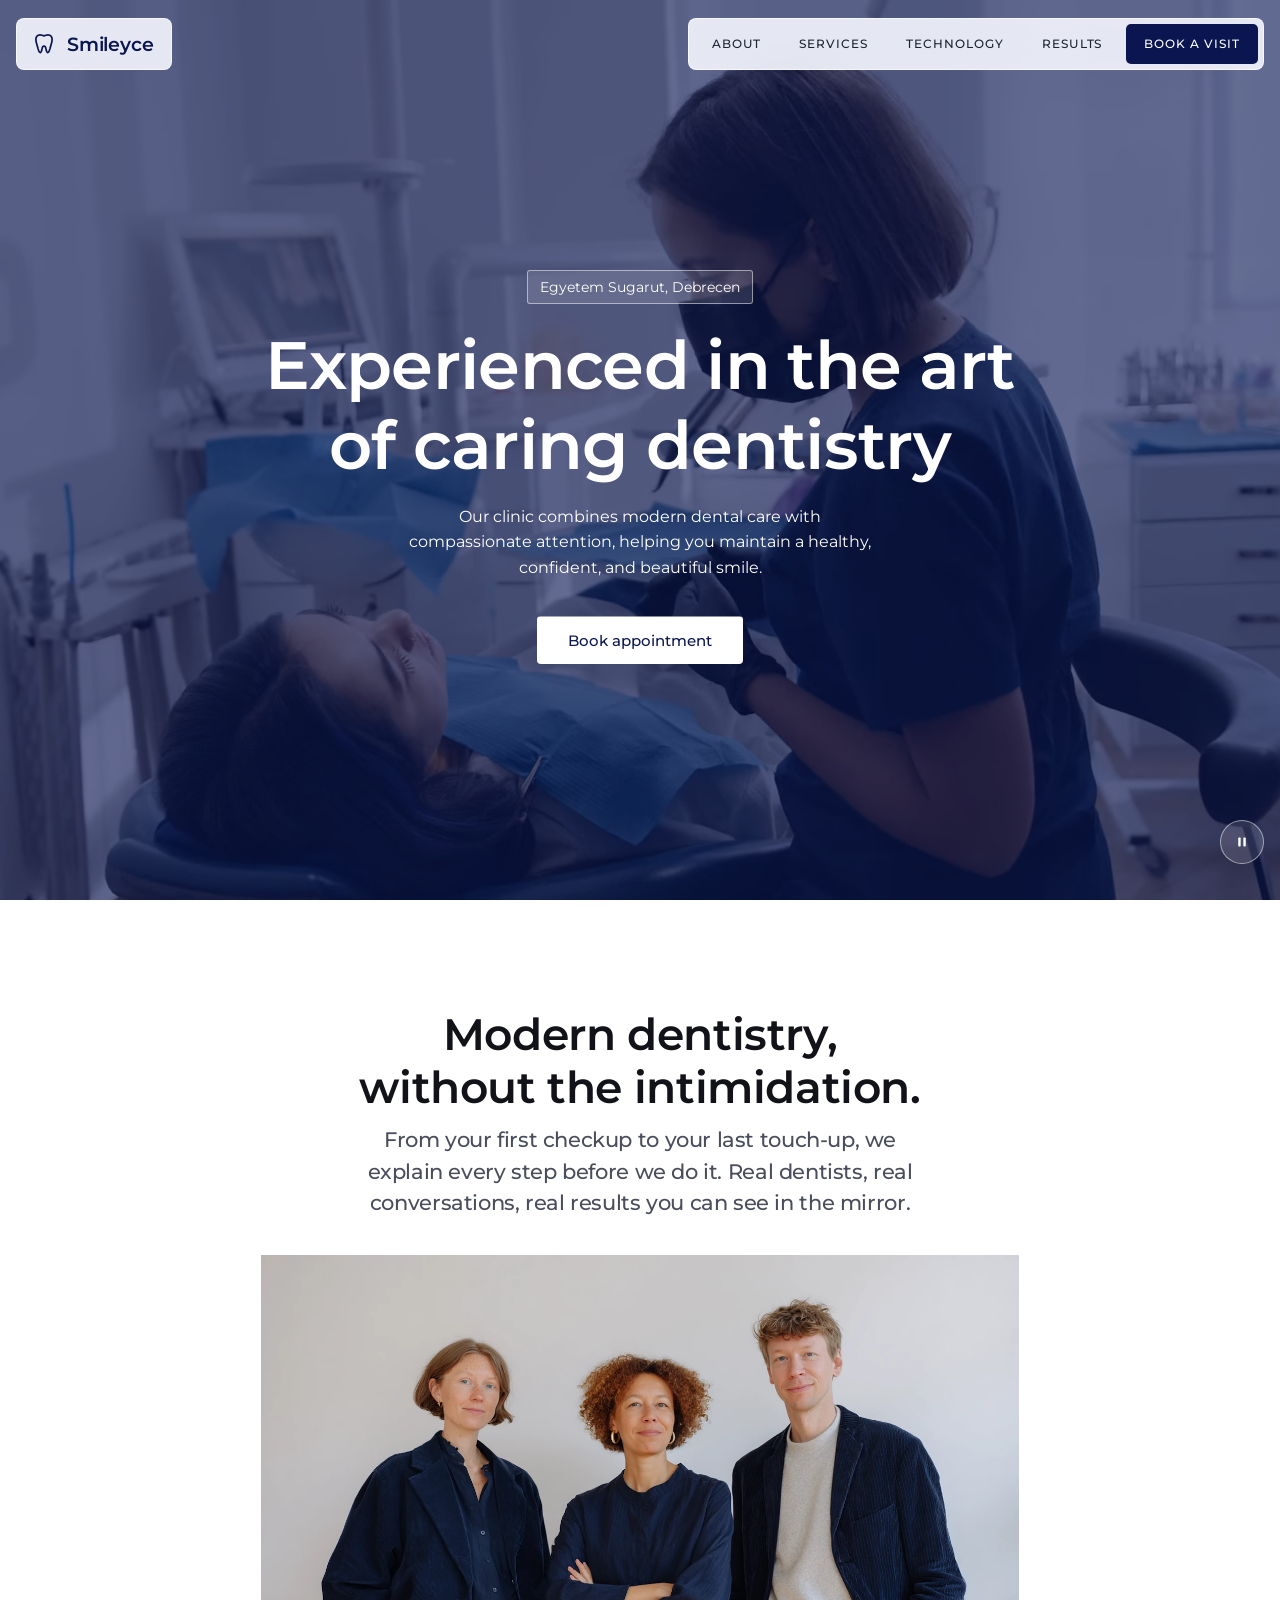
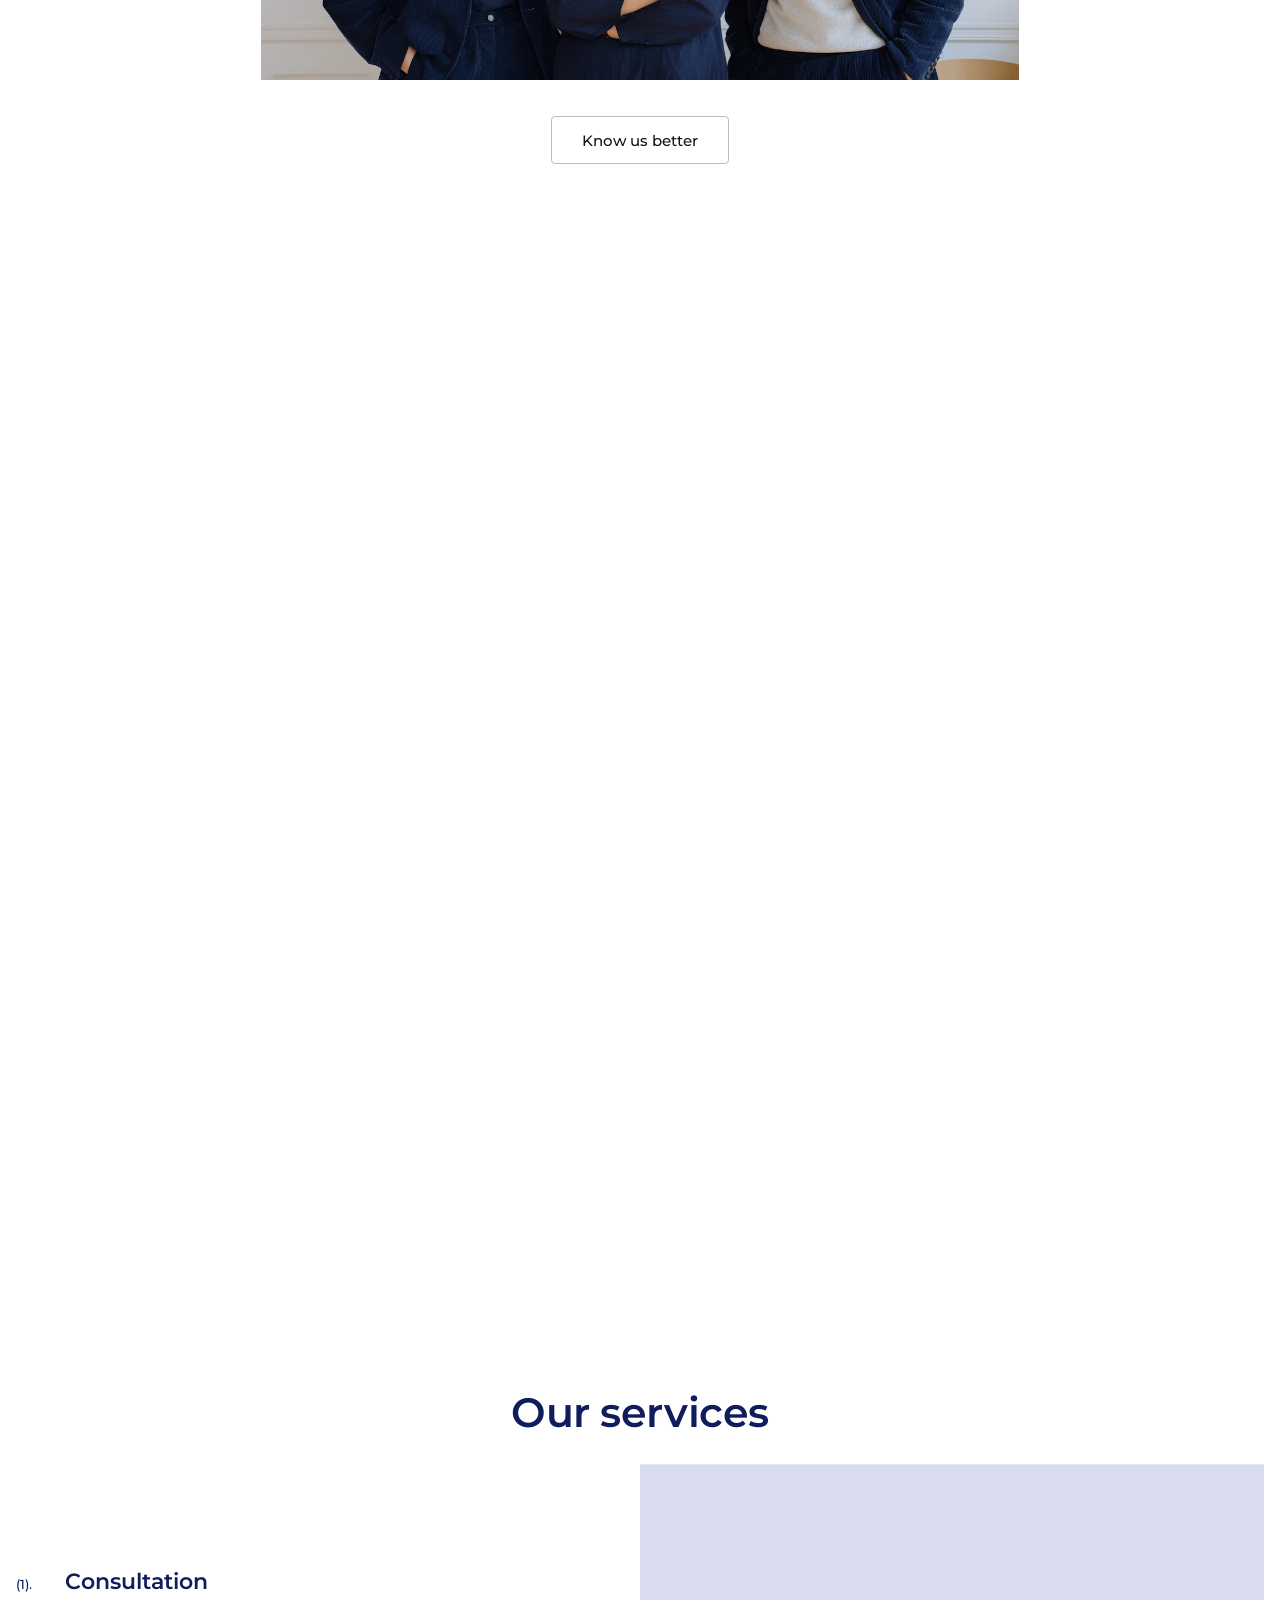
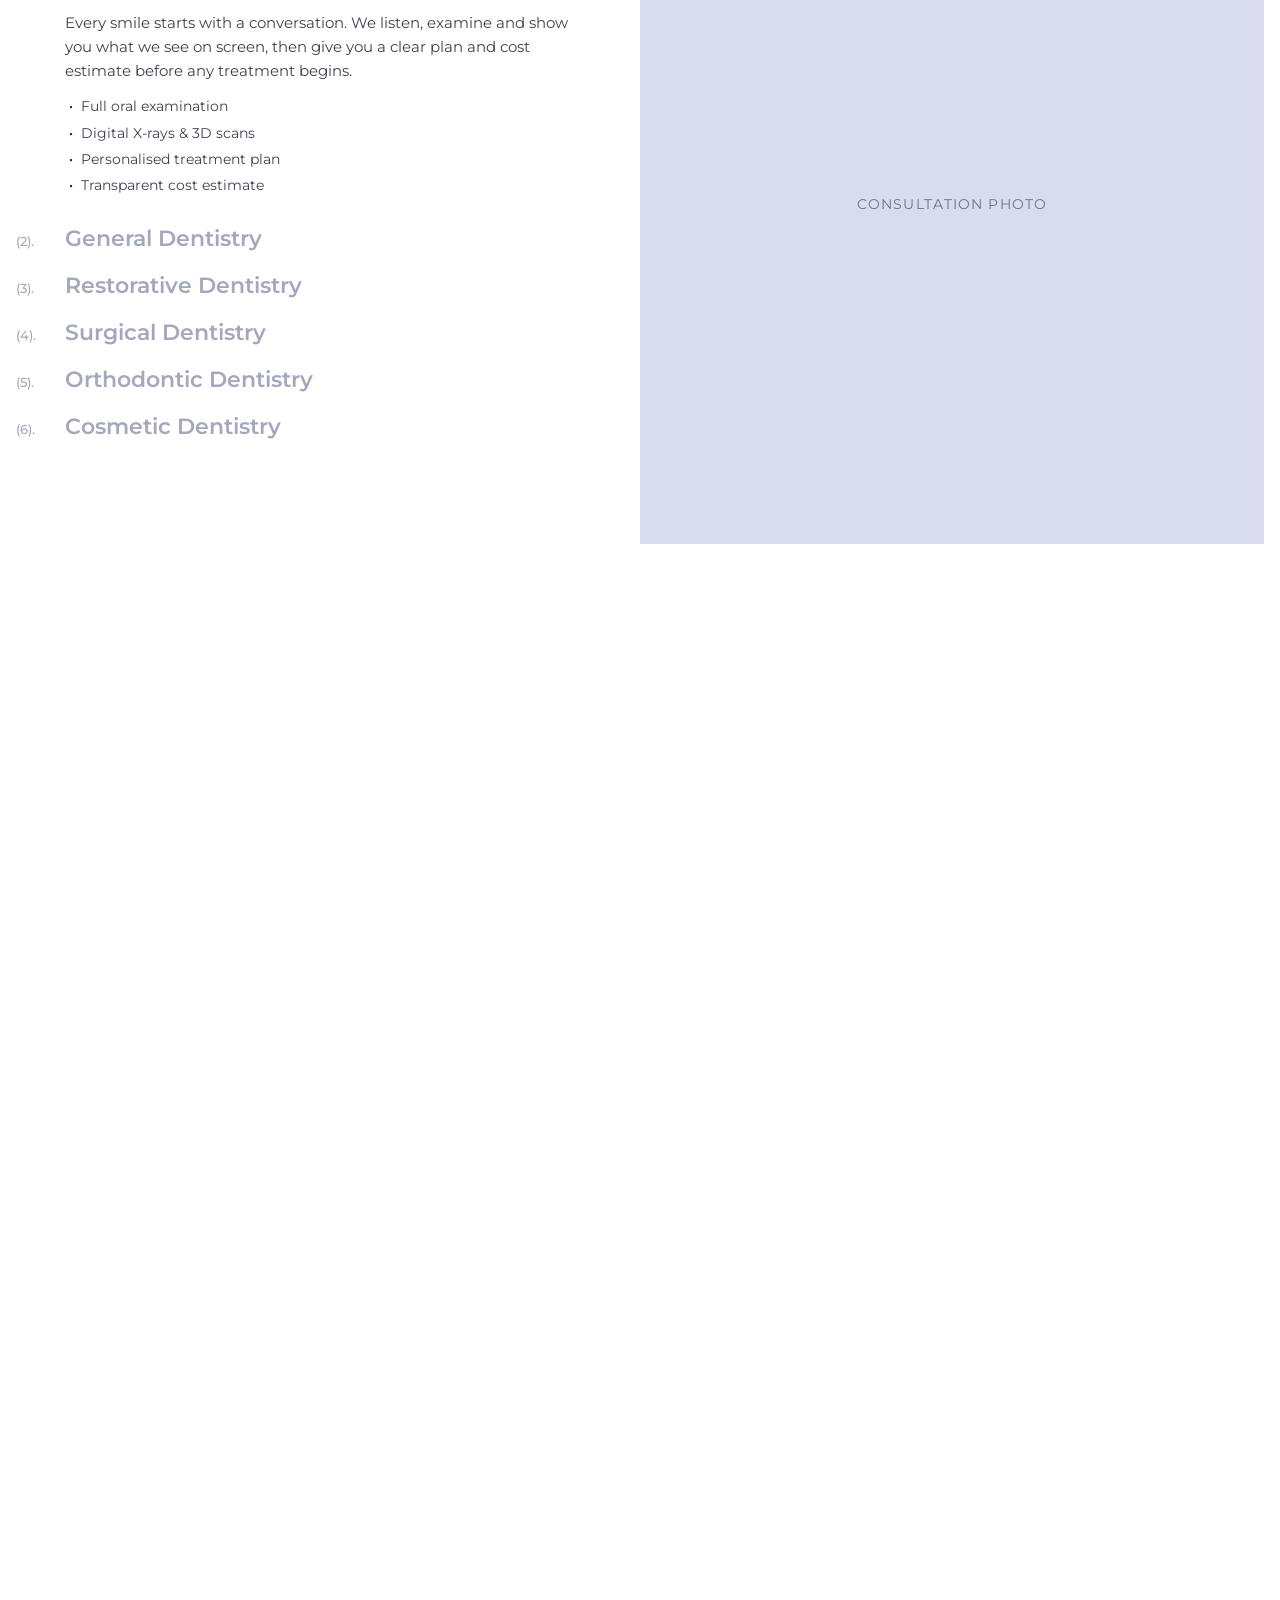
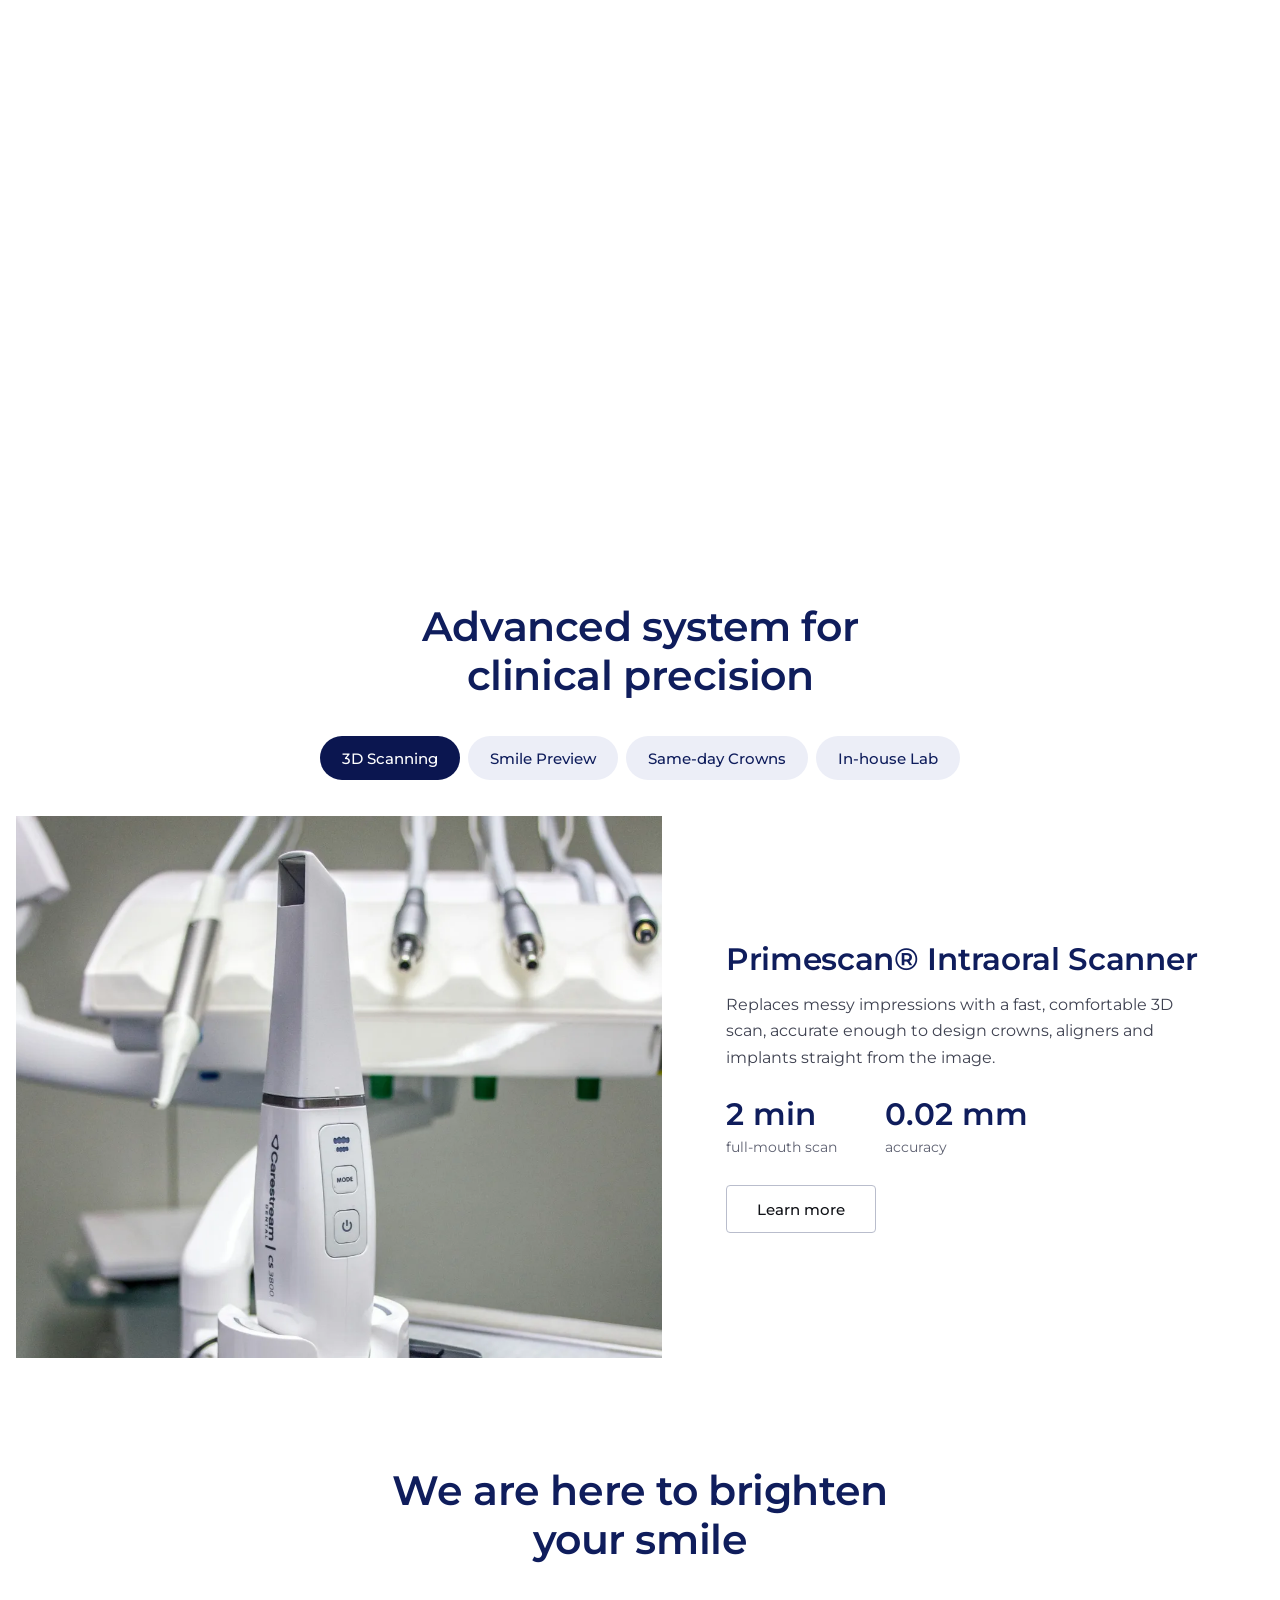
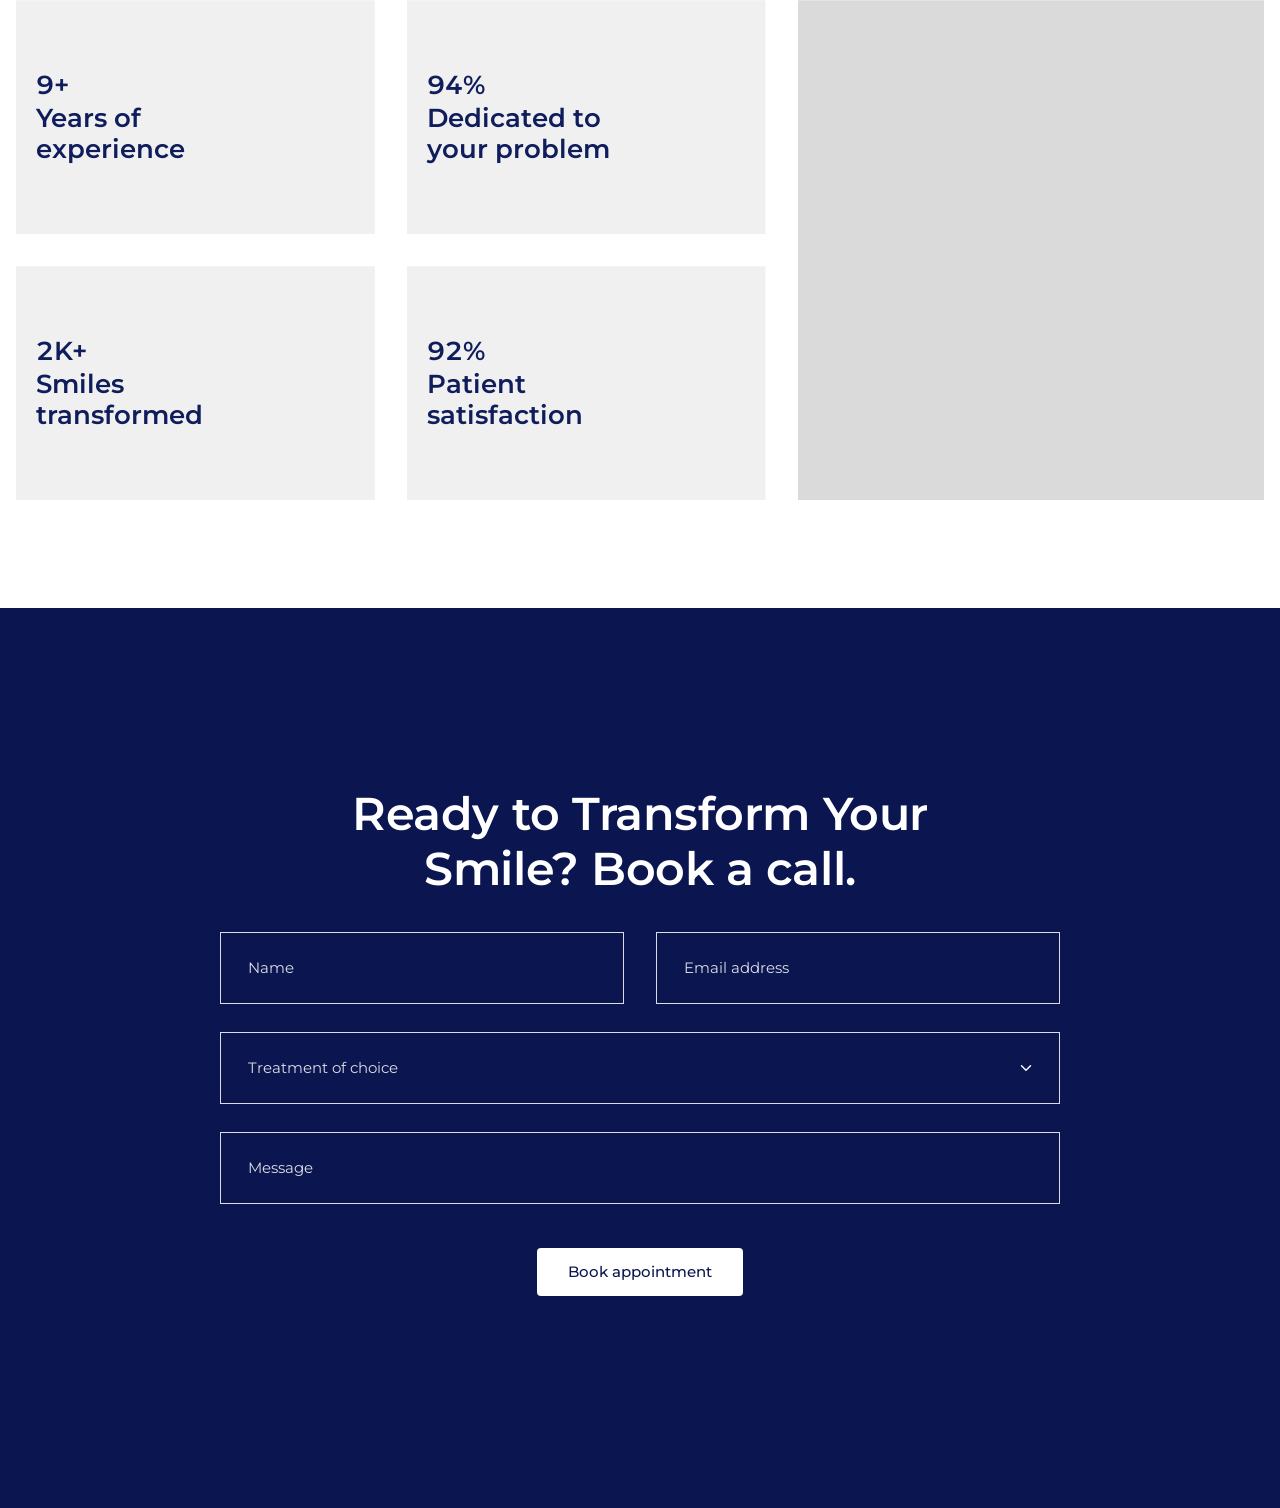
==== commit 2fb8e3c3: "Technology: fill a full screen like About and Services The section is now one screen tall: the panel" ====
--- a/index.html
+++ b/index.html
@@ -8,7 +8,7 @@
   <link rel="preconnect" href="https://fonts.googleapis.com">
   <link rel="preconnect" href="https://fonts.gstatic.com" crossorigin>
   <link href="https://fonts.googleapis.com/css2?family=Montserrat:wght@400;500;600&display=swap" rel="stylesheet">
-  <link rel="stylesheet" href="styles.css?v=31">
+  <link rel="stylesheet" href="styles.css?v=32">
 </head>
 <body>
   <a class="skip-link" href="#main">Skip to content</a>
--- a/styles.css
+++ b/styles.css
@@ -318,16 +318,24 @@
 .tech-tab:hover { background: #dfe2f1; }
 .tech-tab[aria-selected="true"] { background: var(--navy); color: var(--white); }
 
+/* the section fills a full screen like About and Services: the panel takes
+   the height left under the pills and the photo stretches to fill it. The
+   bottom space matches the space under the services photo box, and the next
+   section is pulled up by the same amount so the gap after it still matches. */
+.tech.screen { min-height: 100vh; min-height: 100svh; padding-bottom: var(--svc-bottom); }
+.tech + .brighten { margin-top: calc(-1 * var(--svc-bottom)); }
+
 /* all panels share one grid cell so the outgoing and incoming ones crossfade */
-.tech-panels { display: grid; }
+.tech-panels { display: grid; flex: 1 1 auto; }
 .tech-panel {
-  grid-area: 1 / 1; display: grid; grid-template-columns: 1.2fr 1fr; gap: clamp(32px, 5vw, 72px); align-items: center;
+  grid-area: 1 / 1; display: grid; grid-template-columns: 1.2fr 1fr;
+  gap: clamp(32px, 5vw, 72px); align-items: center;
   opacity: 0; visibility: hidden; transition: opacity 450ms var(--ease-out), visibility 0s linear 450ms;
 }
 .tech-panel[hidden] { display: grid; }
 .tech-panel.is-active { opacity: 1; visibility: visible; transition-delay: 0s; }
-.tech-media { aspect-ratio: 4 / 3; max-height: 50svh; width: 100%; }
-.tech-media img { scale: 1.04; transition: scale 900ms var(--ease-out); }
+.tech-media { align-self: stretch; width: 100%; height: 100%; min-height: 280px; }
+.tech-media img { position: absolute; inset: 0; scale: 1.04; transition: scale 900ms var(--ease-out); }
 .tech-panel.is-active .tech-media img { scale: 1; }
 .tech-media:has(img.missing)::after {
   content: attr(data-label); position: absolute; inset: 0; display: grid; place-items: center;
@@ -417,8 +425,8 @@
 
 /* ---------- Responsive ---------- */
 @media (max-width: 960px) {
-  .tech-panel { grid-template-columns: 1fr; gap: 20px; align-items: start; }
-  .tech-media { aspect-ratio: auto; height: 30svh; max-height: none; }
+  .tech-panel { grid-template-columns: 1fr; grid-template-rows: minmax(160px, 1fr) auto; gap: 20px; align-items: start; }
+  .tech-media { min-height: 160px; }
   .brighten-grid { grid-template-columns: 1fr 1fr; grid-template-rows: auto; gap: 12px; }
   .brighten-media { grid-column: 1 / -1; grid-row: auto; min-height: 0; height: 30svh; }
   .stat { min-height: min(180px, 18svh); }
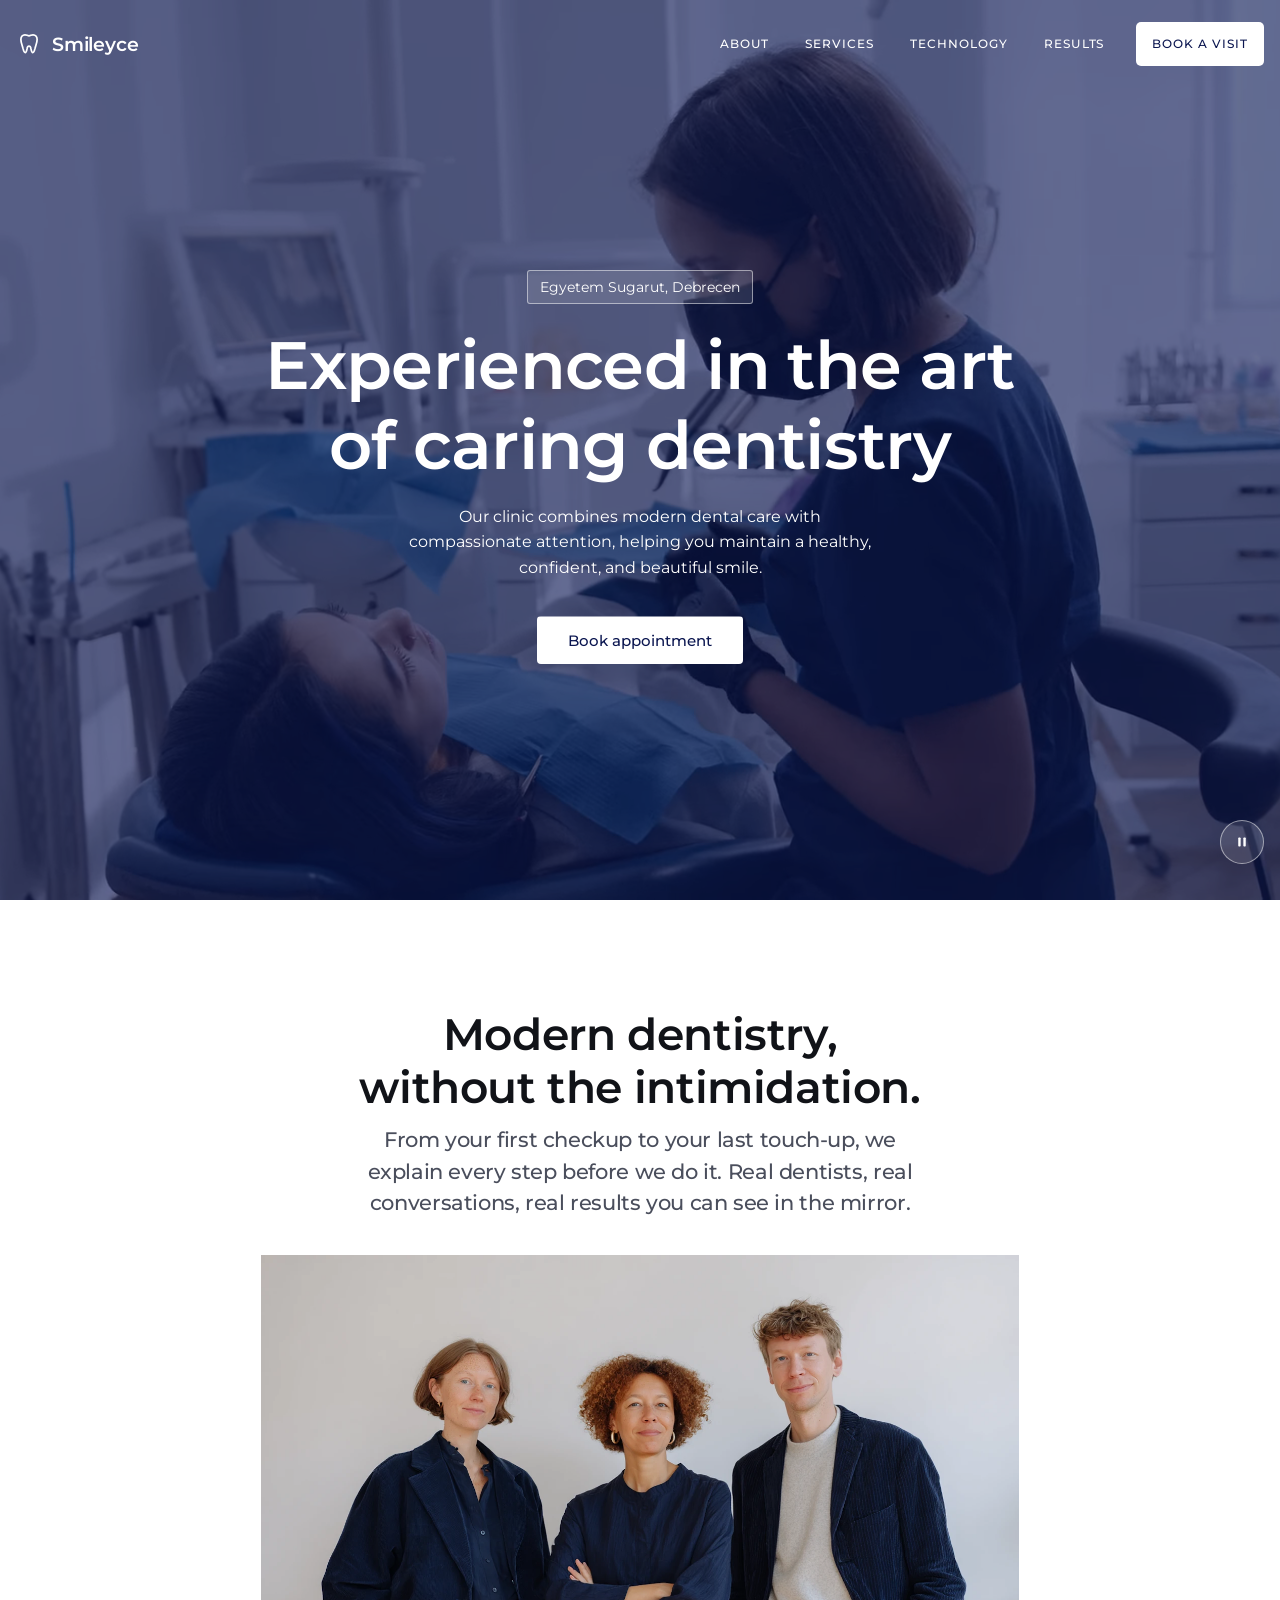
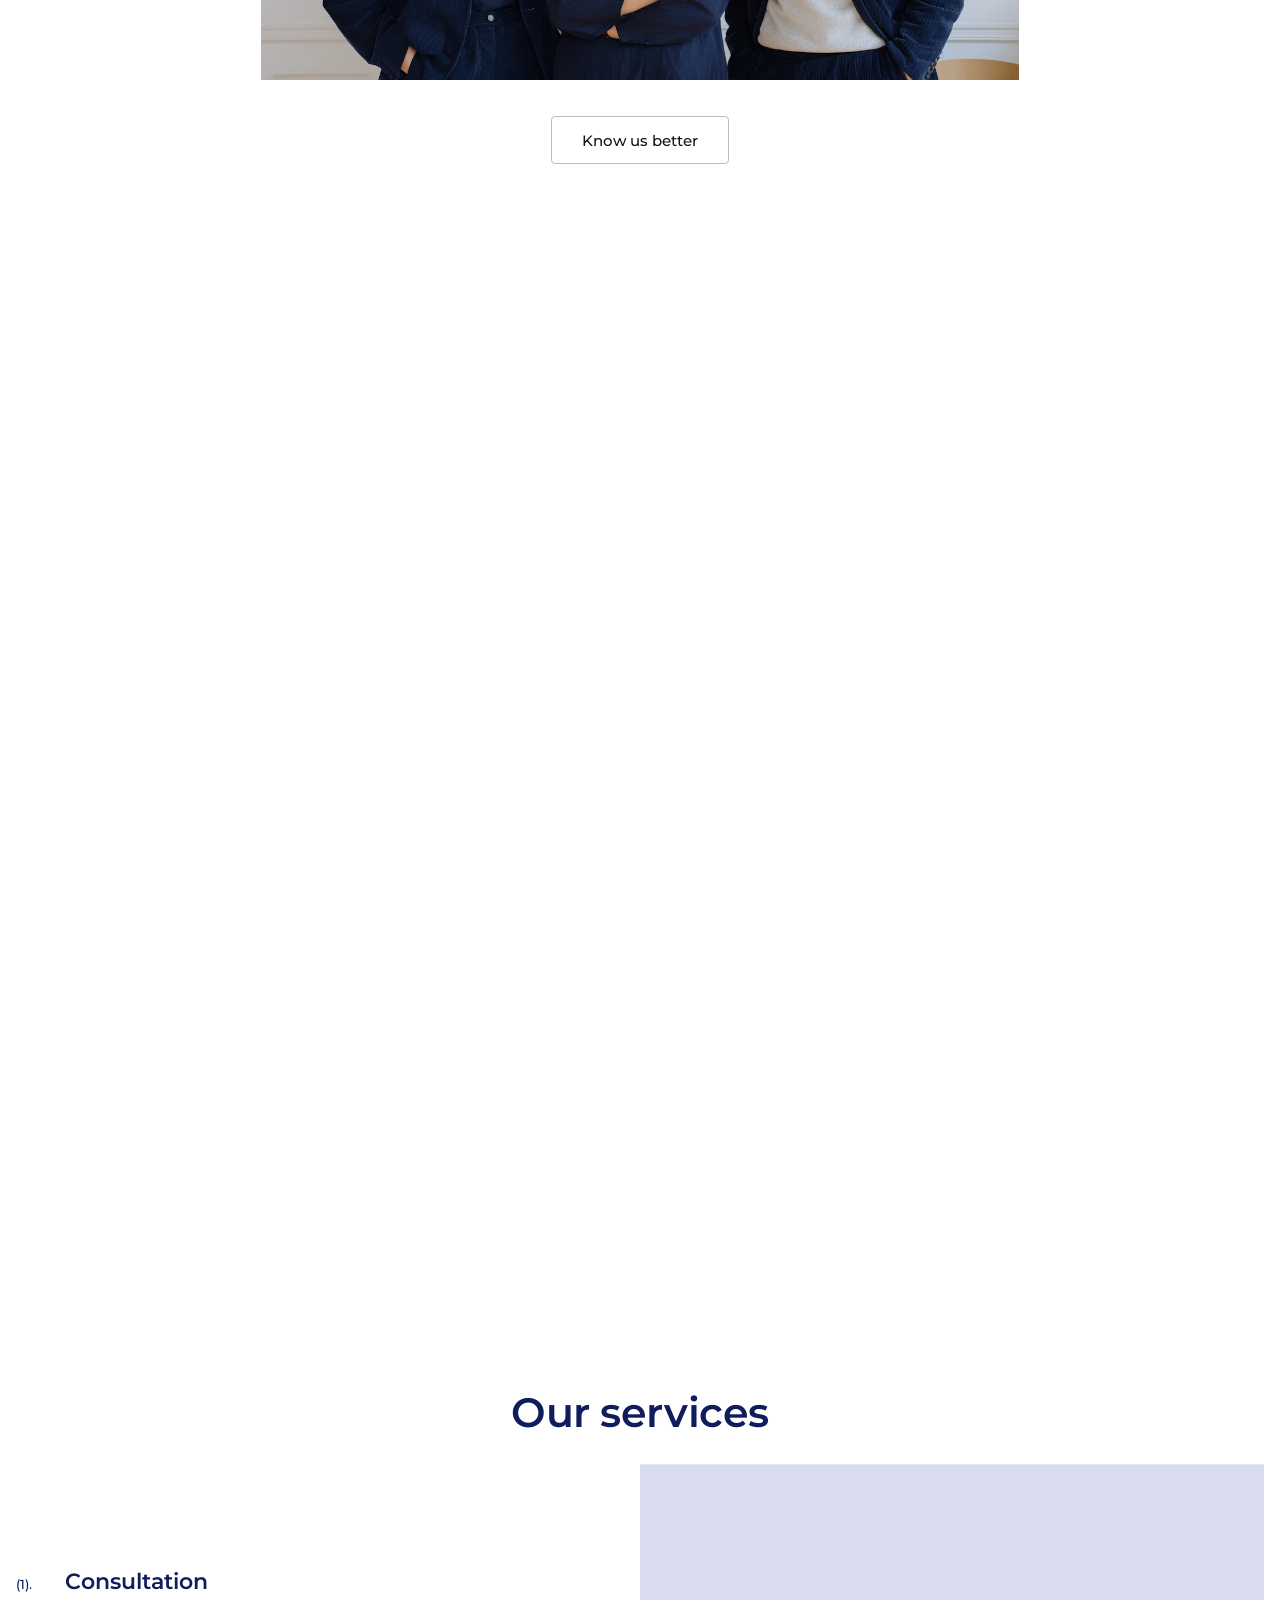
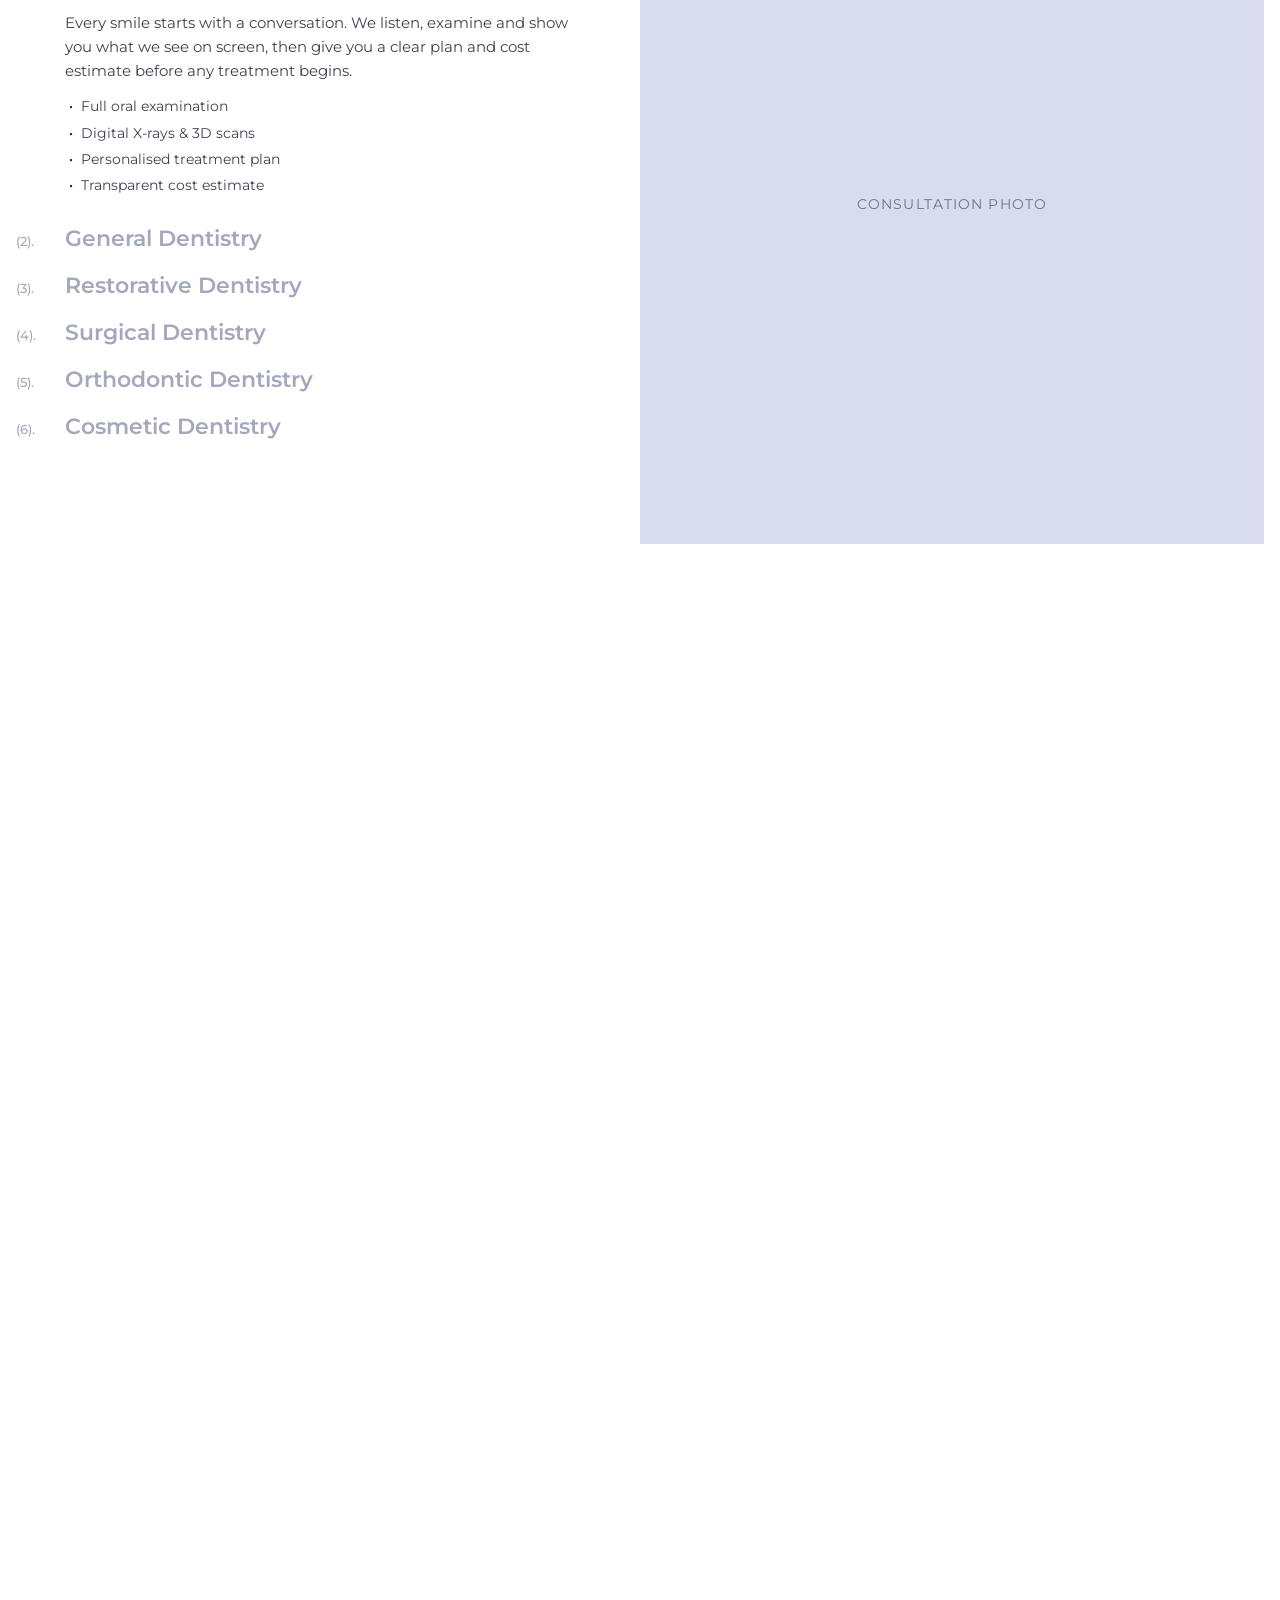
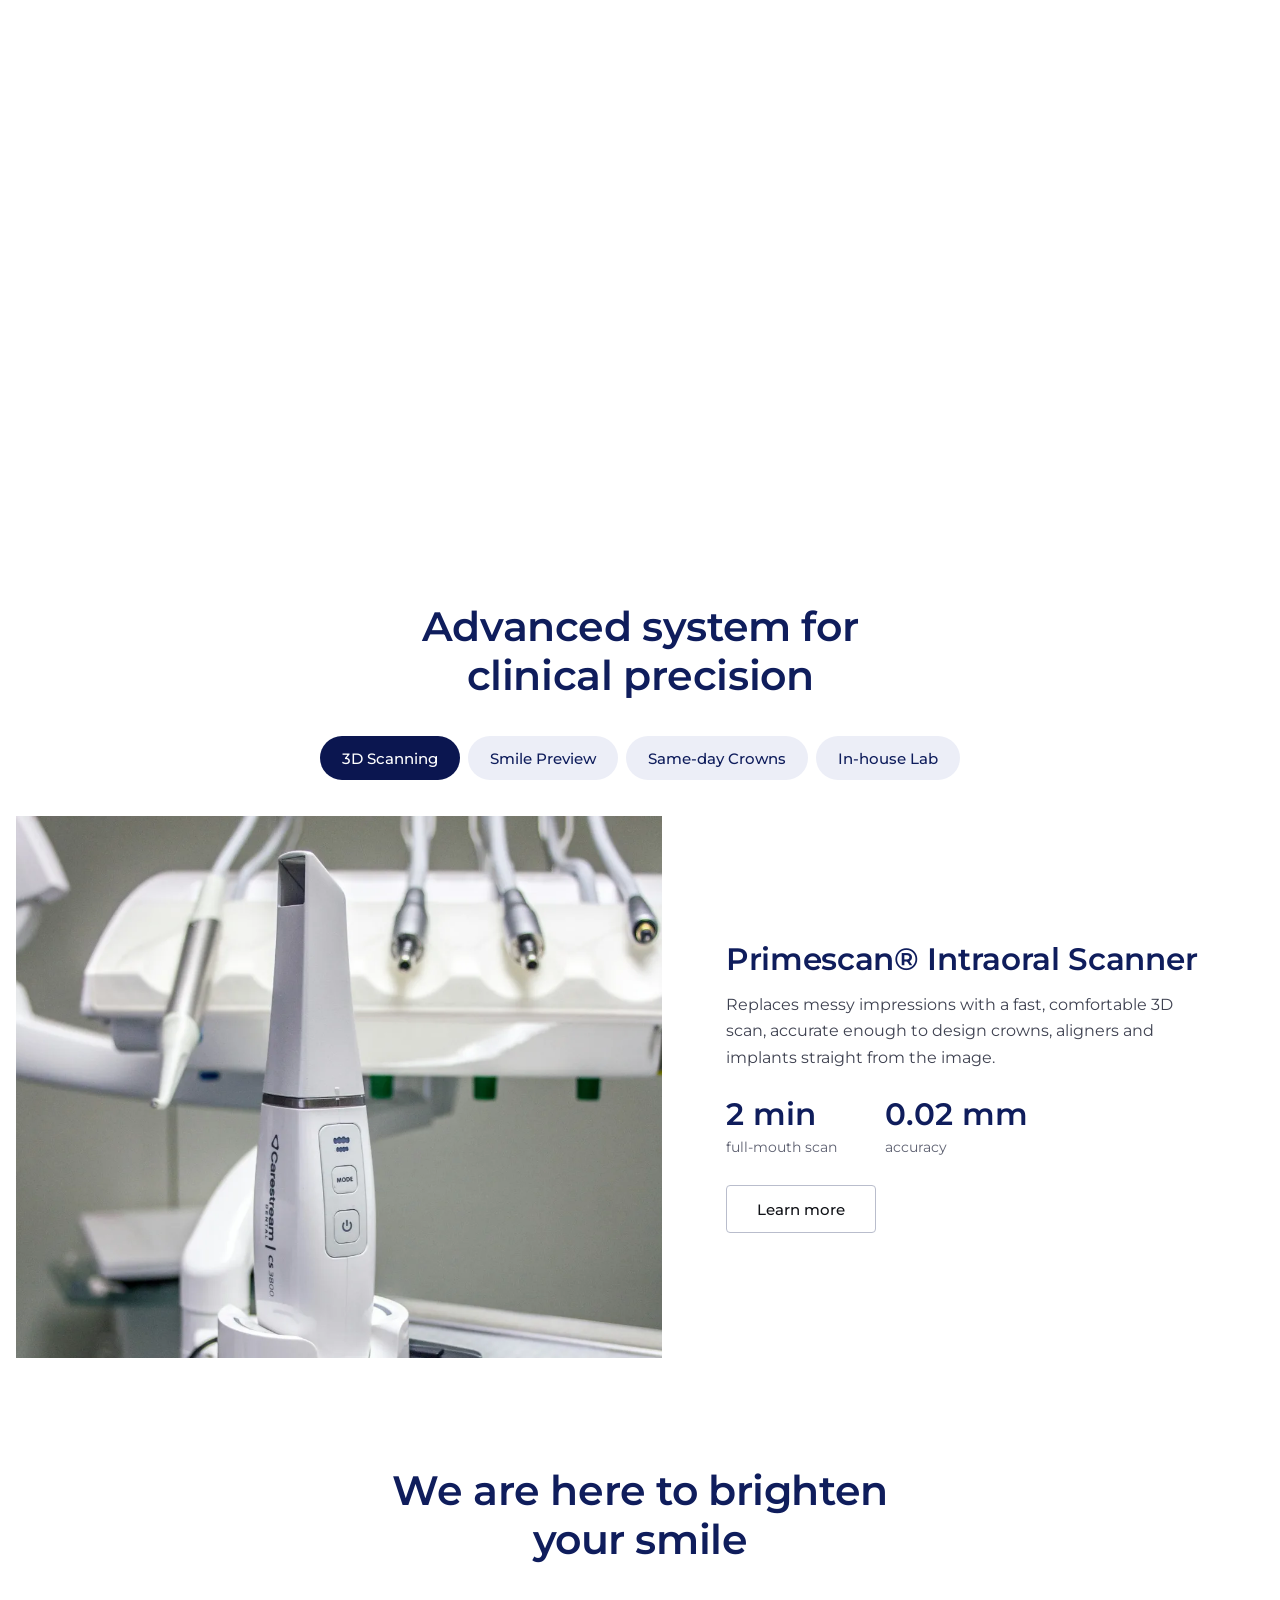
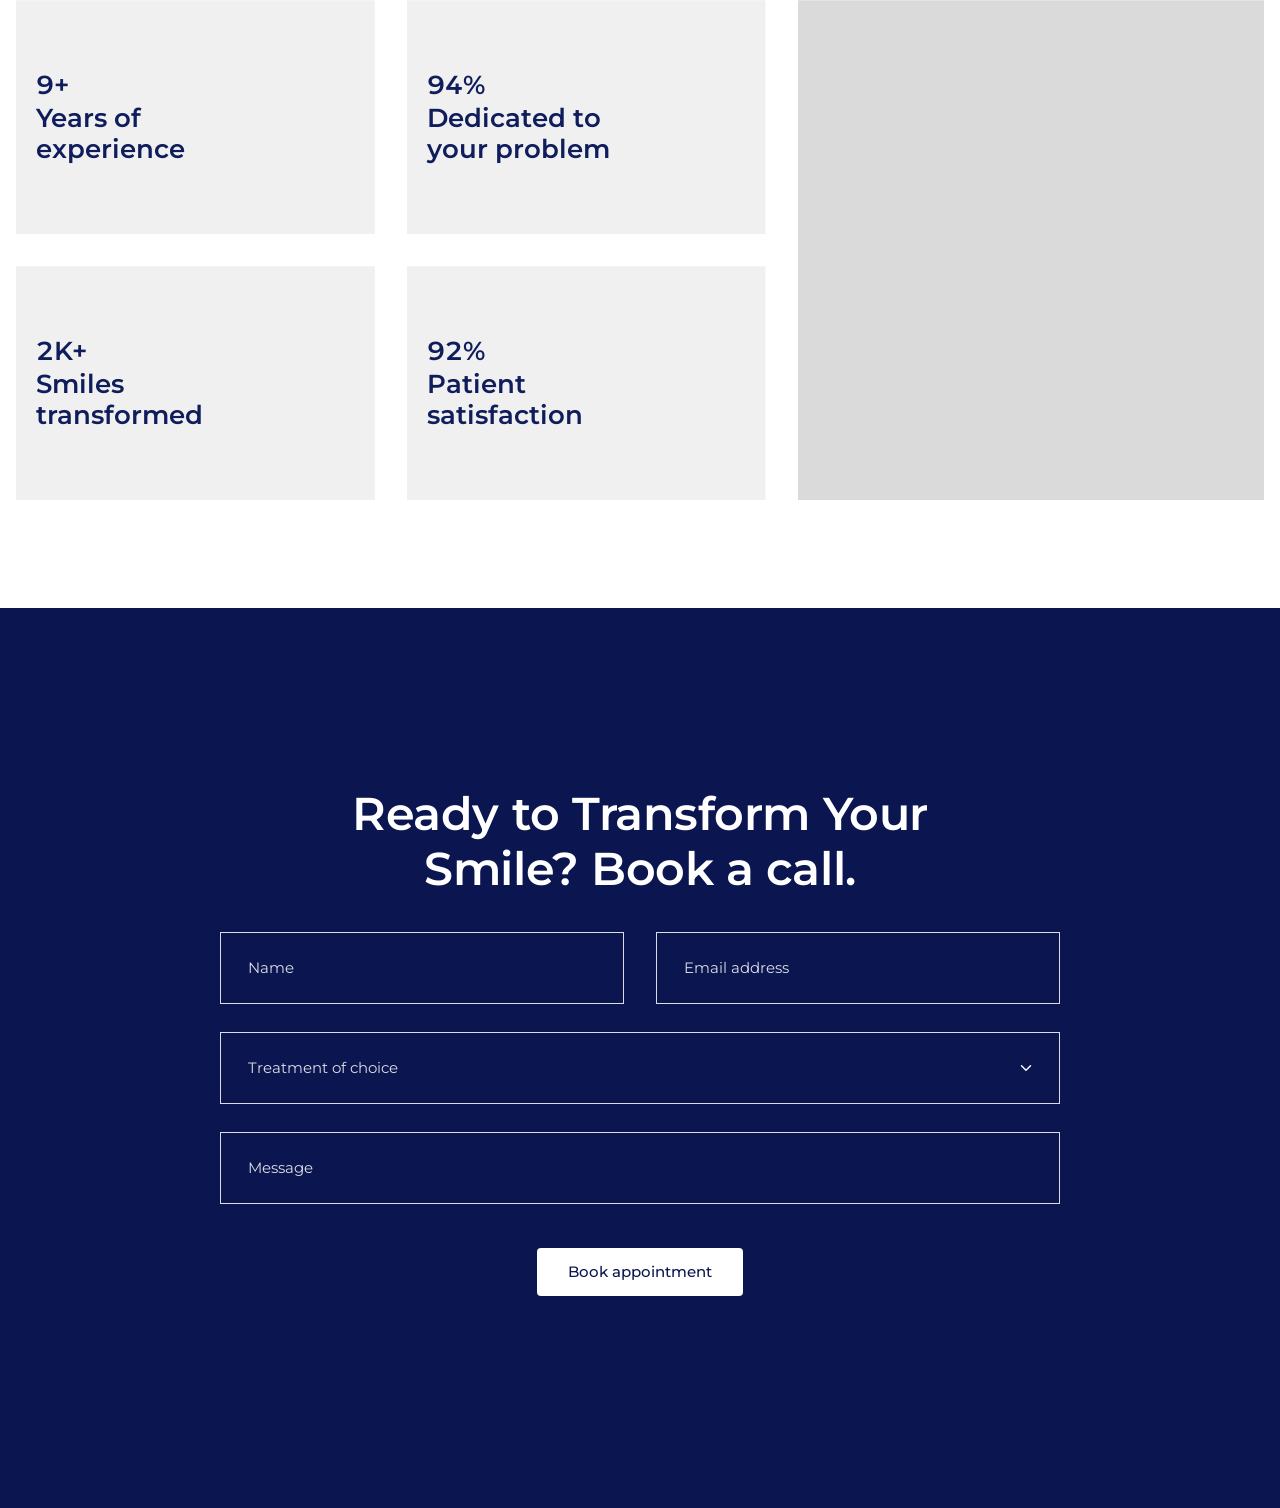
==== commit 18fdeffb: "Simplify the nav: no background, colour follows the section Removes the frosted pills behind the log" ====
--- a/index.html
+++ b/index.html
@@ -8,7 +8,7 @@
   <link rel="preconnect" href="https://fonts.googleapis.com">
   <link rel="preconnect" href="https://fonts.gstatic.com" crossorigin>
   <link href="https://fonts.googleapis.com/css2?family=Montserrat:wght@400;500;600&display=swap" rel="stylesheet">
-  <link rel="stylesheet" href="styles.css?v=32">
+  <link rel="stylesheet" href="styles.css?v=33">
 </head>
 <body>
   <a class="skip-link" href="#main">Skip to content</a>
@@ -278,6 +278,6 @@
     </section>
   </main>
 
-  <script src="script.js?v=31"></script>
+  <script src="script.js?v=33"></script>
 </body>
 </html>
--- a/styles.css
+++ b/styles.css
@@ -76,40 +76,37 @@
   pointer-events: none;
 }
 .site-header > * { pointer-events: auto; }
-/* The logo sits in its own frosted pill matching the menu, so both stay
-   readable over any section that scrolls underneath */
+/* Simple nav with no background: navy text and a navy button over light
+   sections; over dark ones (hero video, navy booking block) script.js adds
+   .on-dark and everything turns white, with a white button. */
+.site-header { --nav-fg: var(--navy); --cta-bg: var(--navy); --cta-fg: var(--white); }
+.site-header.on-dark { --nav-fg: var(--white); --cta-bg: var(--white); --cta-fg: var(--navy); }
 .logo {
-  display: inline-flex; align-items: center; gap: 10px;
-  min-height: 52px; padding: 0 18px 0 14px; border-radius: 8px;
+  display: inline-flex; align-items: center; gap: 10px; min-height: 44px;
   font-size: 1.2rem; font-weight: 600; letter-spacing: -0.01em;
-  color: var(--navy); text-decoration: none;
-  background: var(--nav-bg);
-  border: 1px solid rgba(255, 255, 255, 0.7);
-  backdrop-filter: blur(14px) saturate(1.4);
-  -webkit-backdrop-filter: blur(14px) saturate(1.4);
+  color: var(--nav-fg); text-decoration: none;
+  transition: color var(--dur) ease;
 }
 .logo-mark { width: 26px; height: 26px; fill: none; stroke: currentColor; stroke-width: 1.6; stroke-linejoin: round; }
 
-.nav-pill {
-  position: relative;
-  display: flex; align-items: center; gap: 2px;
-  padding: 5px; border-radius: 8px;
-  background: var(--nav-bg);
-  border: 1px solid rgba(255, 255, 255, 0.7);
-  backdrop-filter: blur(14px) saturate(1.4);
-  -webkit-backdrop-filter: blur(14px) saturate(1.4);
-}
-.nav-links { display: flex; align-items: center; gap: 2px; }
+.nav-pill { position: relative; display: flex; align-items: center; gap: 4px; }
+.nav-links { display: flex; align-items: center; gap: 4px; }
 .nav-links a, .nav-cta, .nav-menu-btn {
-  display: inline-flex; align-items: center; min-height: 40px; padding: 0 18px; border-radius: 5px;
+  display: inline-flex; align-items: center; min-height: 44px; padding: 0 16px; border-radius: 5px;
   font: 500 0.75rem/1 var(--font); letter-spacing: 0.08em; text-transform: uppercase; text-decoration: none;
-  transition: background-color var(--dur-fast) ease, color var(--dur-fast) ease;
-}
-.nav-links a { color: #1d2333; }
-.nav-links a:hover, .nav-links a[aria-current="true"] { background: rgba(11, 22, 80, 0.07); color: var(--navy); }
-.nav-cta { background: var(--navy); color: var(--white); margin-left: 4px; white-space: nowrap; }
-.nav-cta:hover { background: var(--navy-hover); }
-.nav-menu-btn { display: none; border: 0; background: none; color: #1d2333; cursor: pointer; }
+  transition: background-color var(--dur) ease, color var(--dur) ease, opacity var(--dur-fast) ease;
+}
+.nav-links a { position: relative; color: var(--nav-fg); }
+/* hover and current section: a thin underline instead of a background */
+.nav-links a::after {
+  content: ""; position: absolute; left: 16px; right: 16px; bottom: 10px; height: 1.5px;
+  background: currentColor; transform: scaleX(0); transform-origin: left;
+  transition: transform var(--dur) var(--ease-out);
+}
+.nav-links a:hover::after, .nav-links a[aria-current="true"]::after { transform: scaleX(1); }
+.nav-cta { background: var(--cta-bg); color: var(--cta-fg); margin-left: 12px; white-space: nowrap; }
+.nav-cta:hover { opacity: 0.9; }
+.nav-menu-btn { display: none; border: 0; background: none; color: var(--nav-fg); cursor: pointer; }
 
 /* ---------- Buttons ---------- */
 .btn {
@@ -457,15 +454,15 @@
   .nav-links {
     position: absolute; top: calc(100% + 8px); right: 0; min-width: 200px;
     flex-direction: column; align-items: stretch; padding: 6px; border-radius: 8px;
-    background: var(--nav-bg); border: 1px solid rgba(255, 255, 255, 0.7);
-    backdrop-filter: blur(14px) saturate(1.4); -webkit-backdrop-filter: blur(14px) saturate(1.4);
+    background: var(--white); box-shadow: 0 16px 32px -16px rgba(11, 22, 80, 0.35);
     opacity: 0; transform: translateY(-6px); visibility: hidden; pointer-events: none;
     transition: opacity var(--dur) var(--ease-out), transform var(--dur) var(--ease-out), visibility 0s linear var(--dur);
   }
   .nav-links.open { opacity: 1; transform: none; visibility: visible; pointer-events: auto; transition-delay: 0s; }
-  .nav-links a { min-height: 44px; }
+  .nav-links a { min-height: 44px; color: var(--navy); }
+  .nav-links a::after { left: 14px; right: 14px; }
   .nav-links a, .nav-cta, .nav-menu-btn { padding: 0 14px; }
-  .logo { min-height: 50px; padding: 0 14px 0 12px; font-size: 1.05rem; gap: 8px; }
+  .logo { font-size: 1.05rem; gap: 8px; }
   .logo-mark { width: 22px; height: 22px; }
   .hide-sm { display: none; }
 }
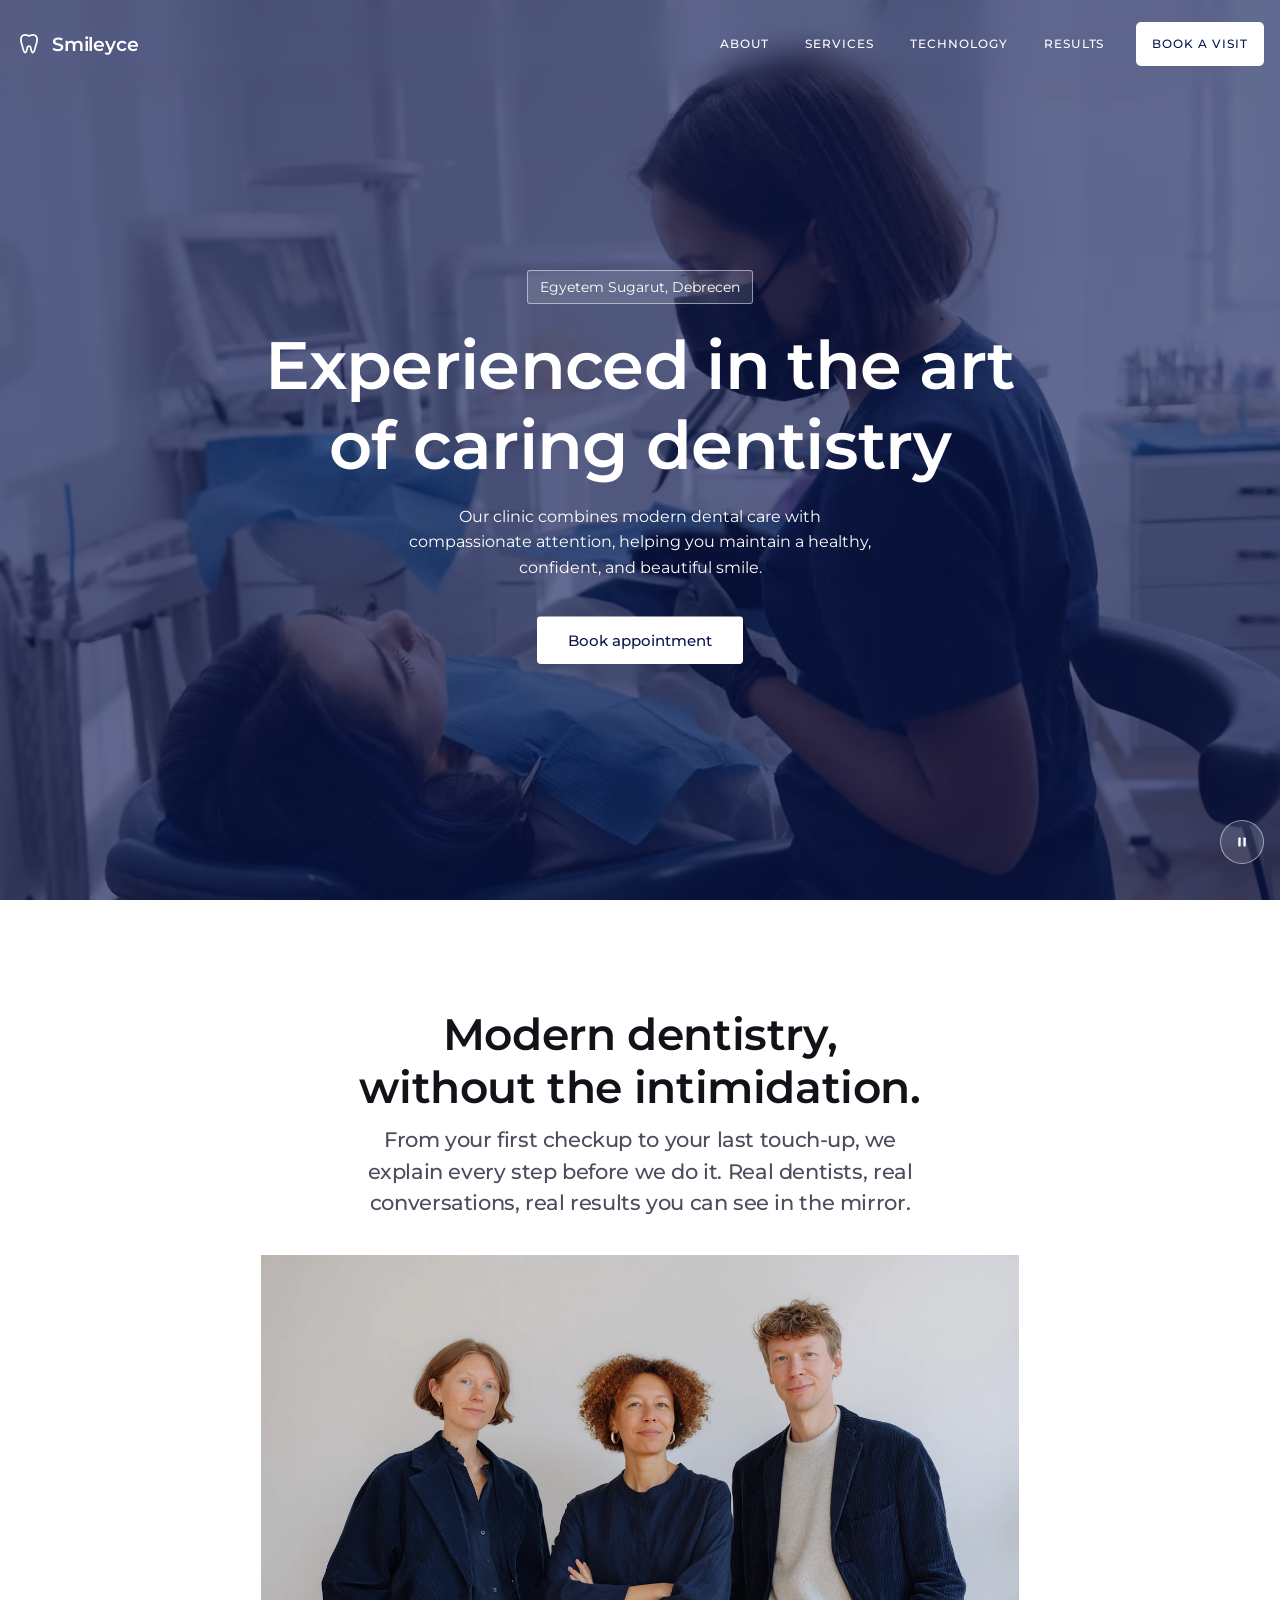
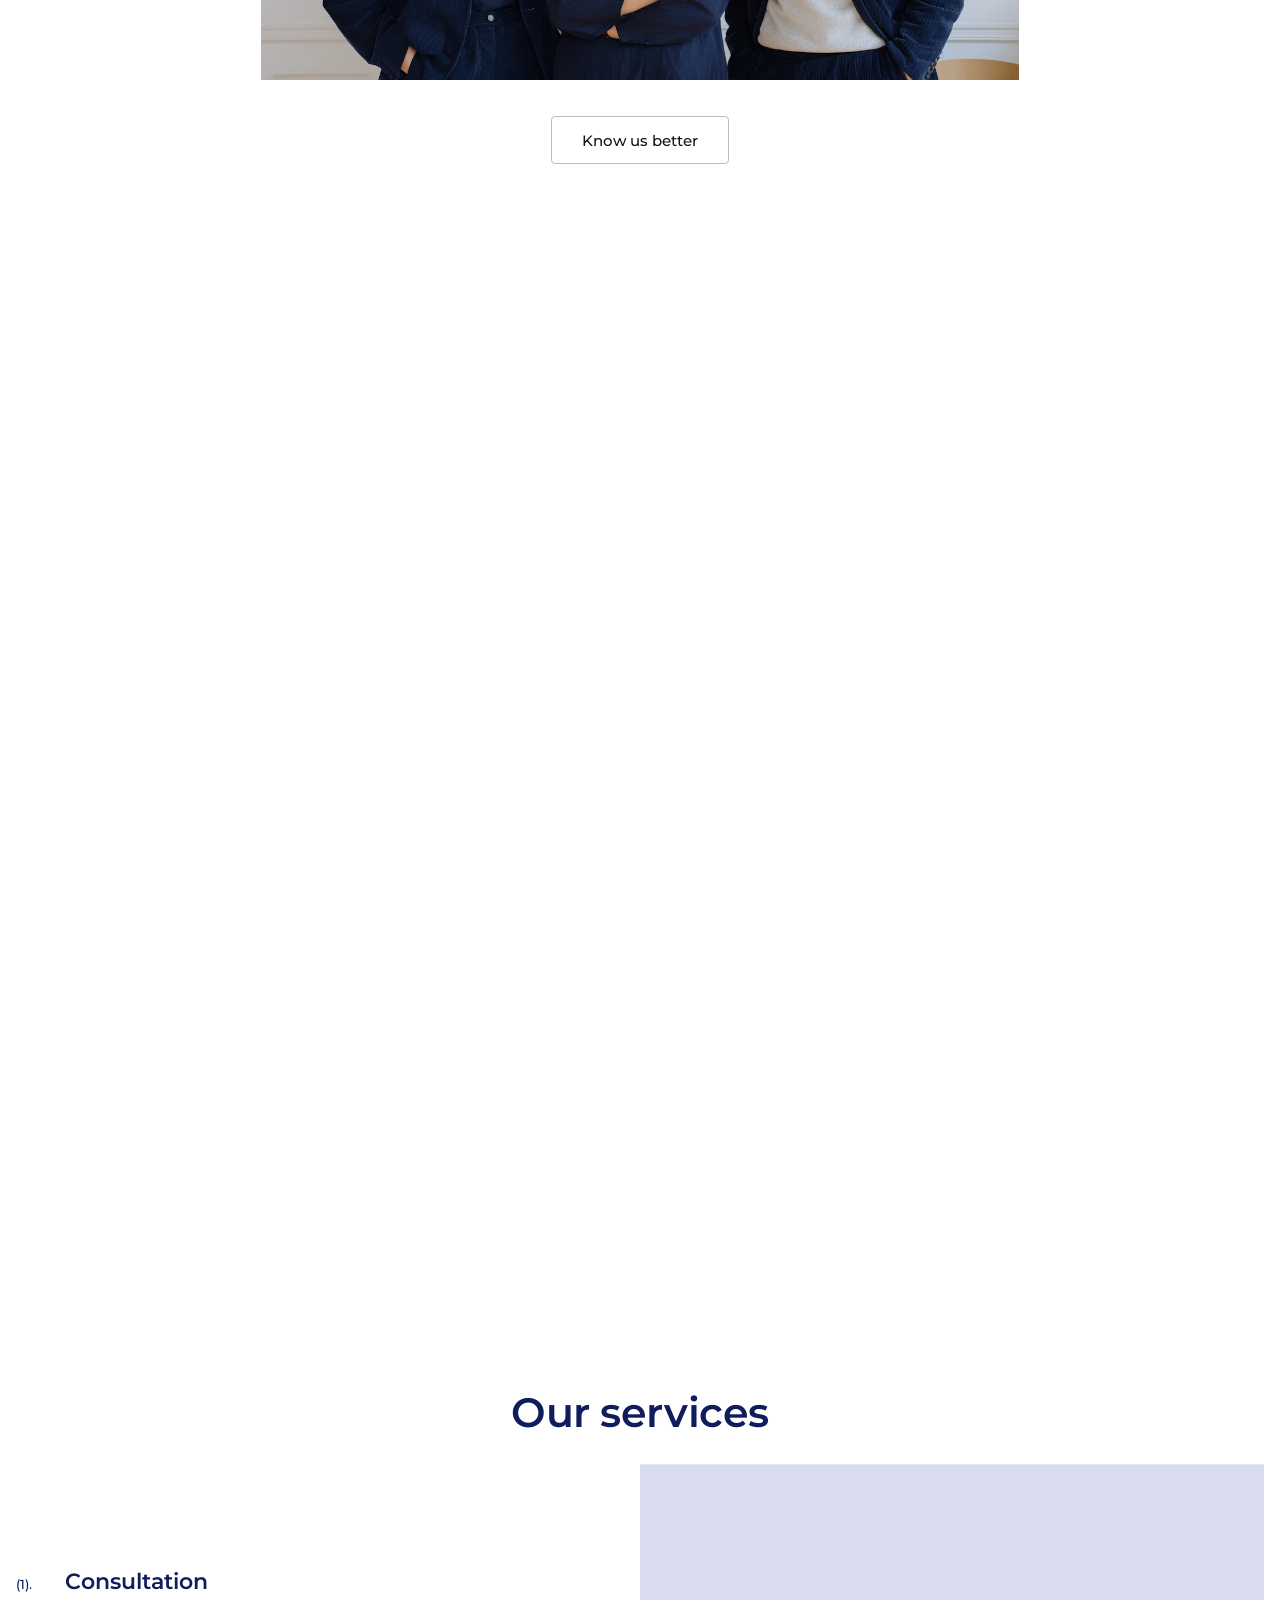
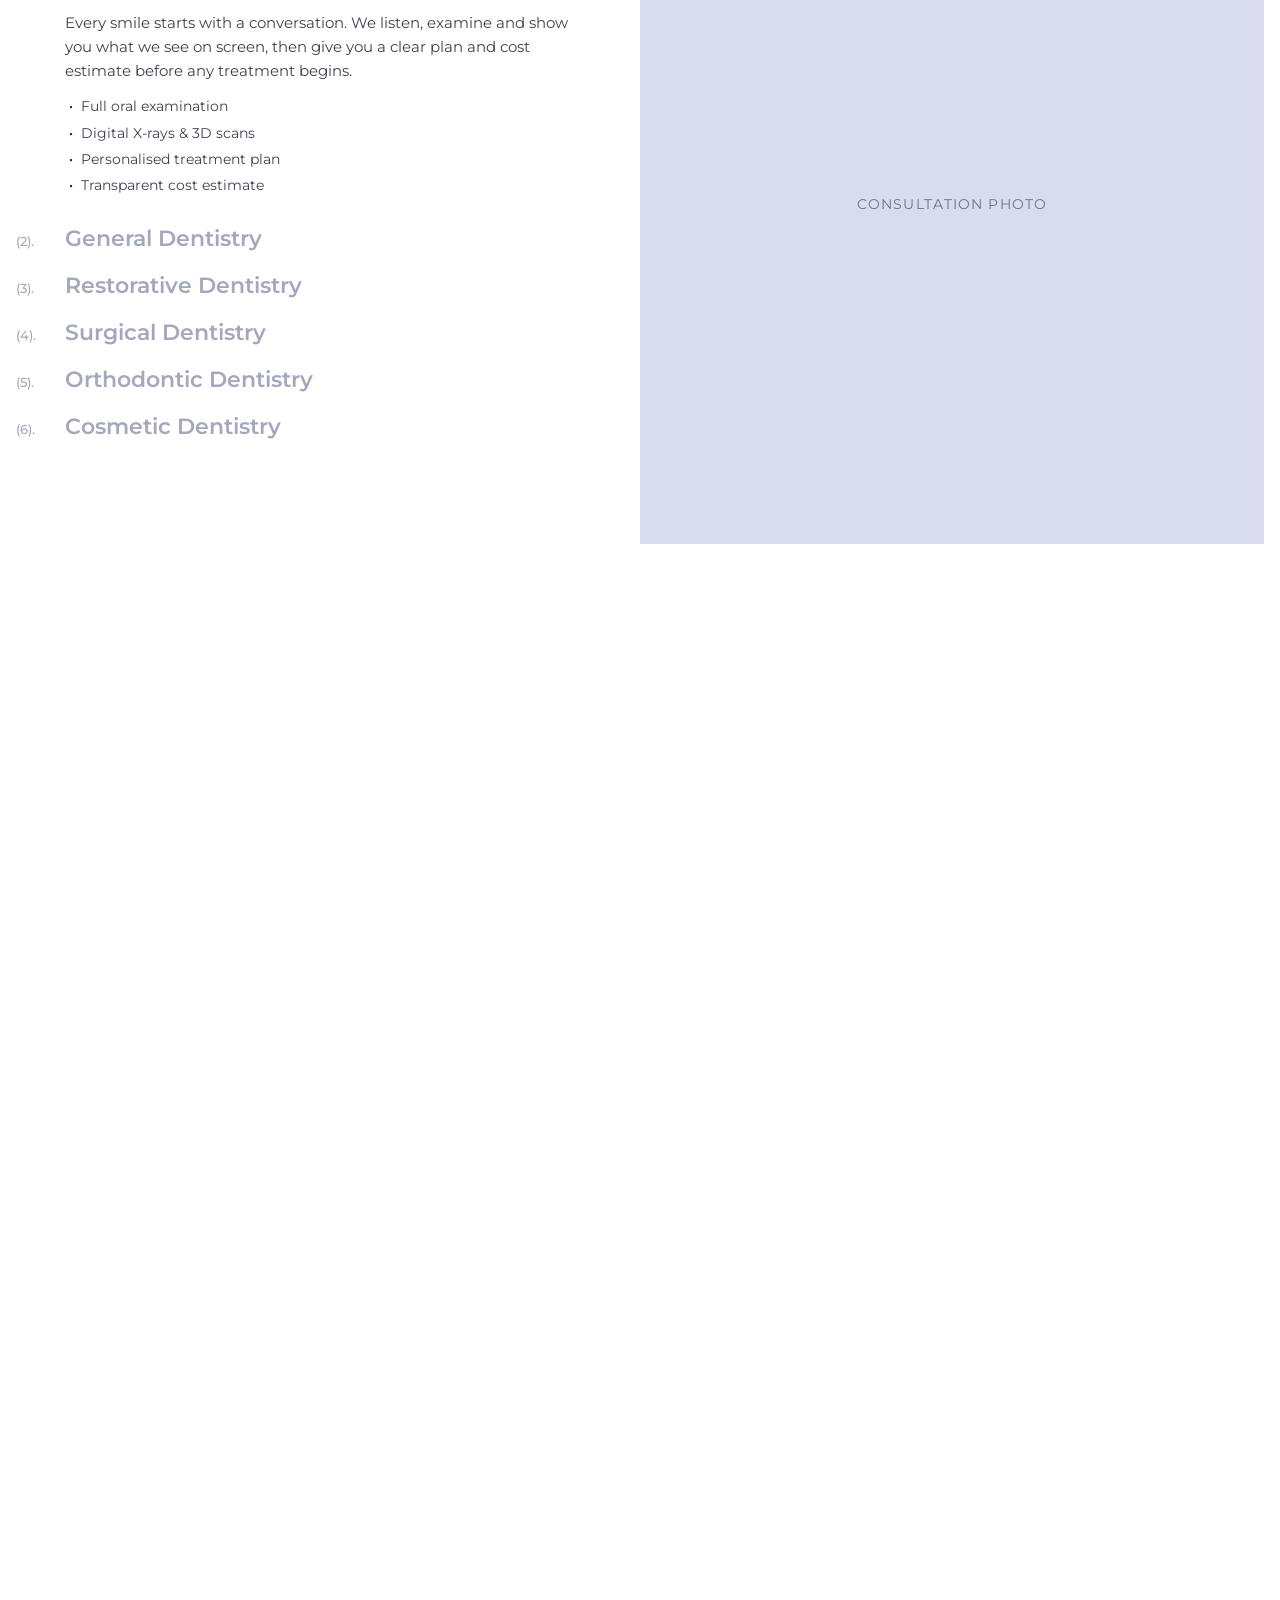
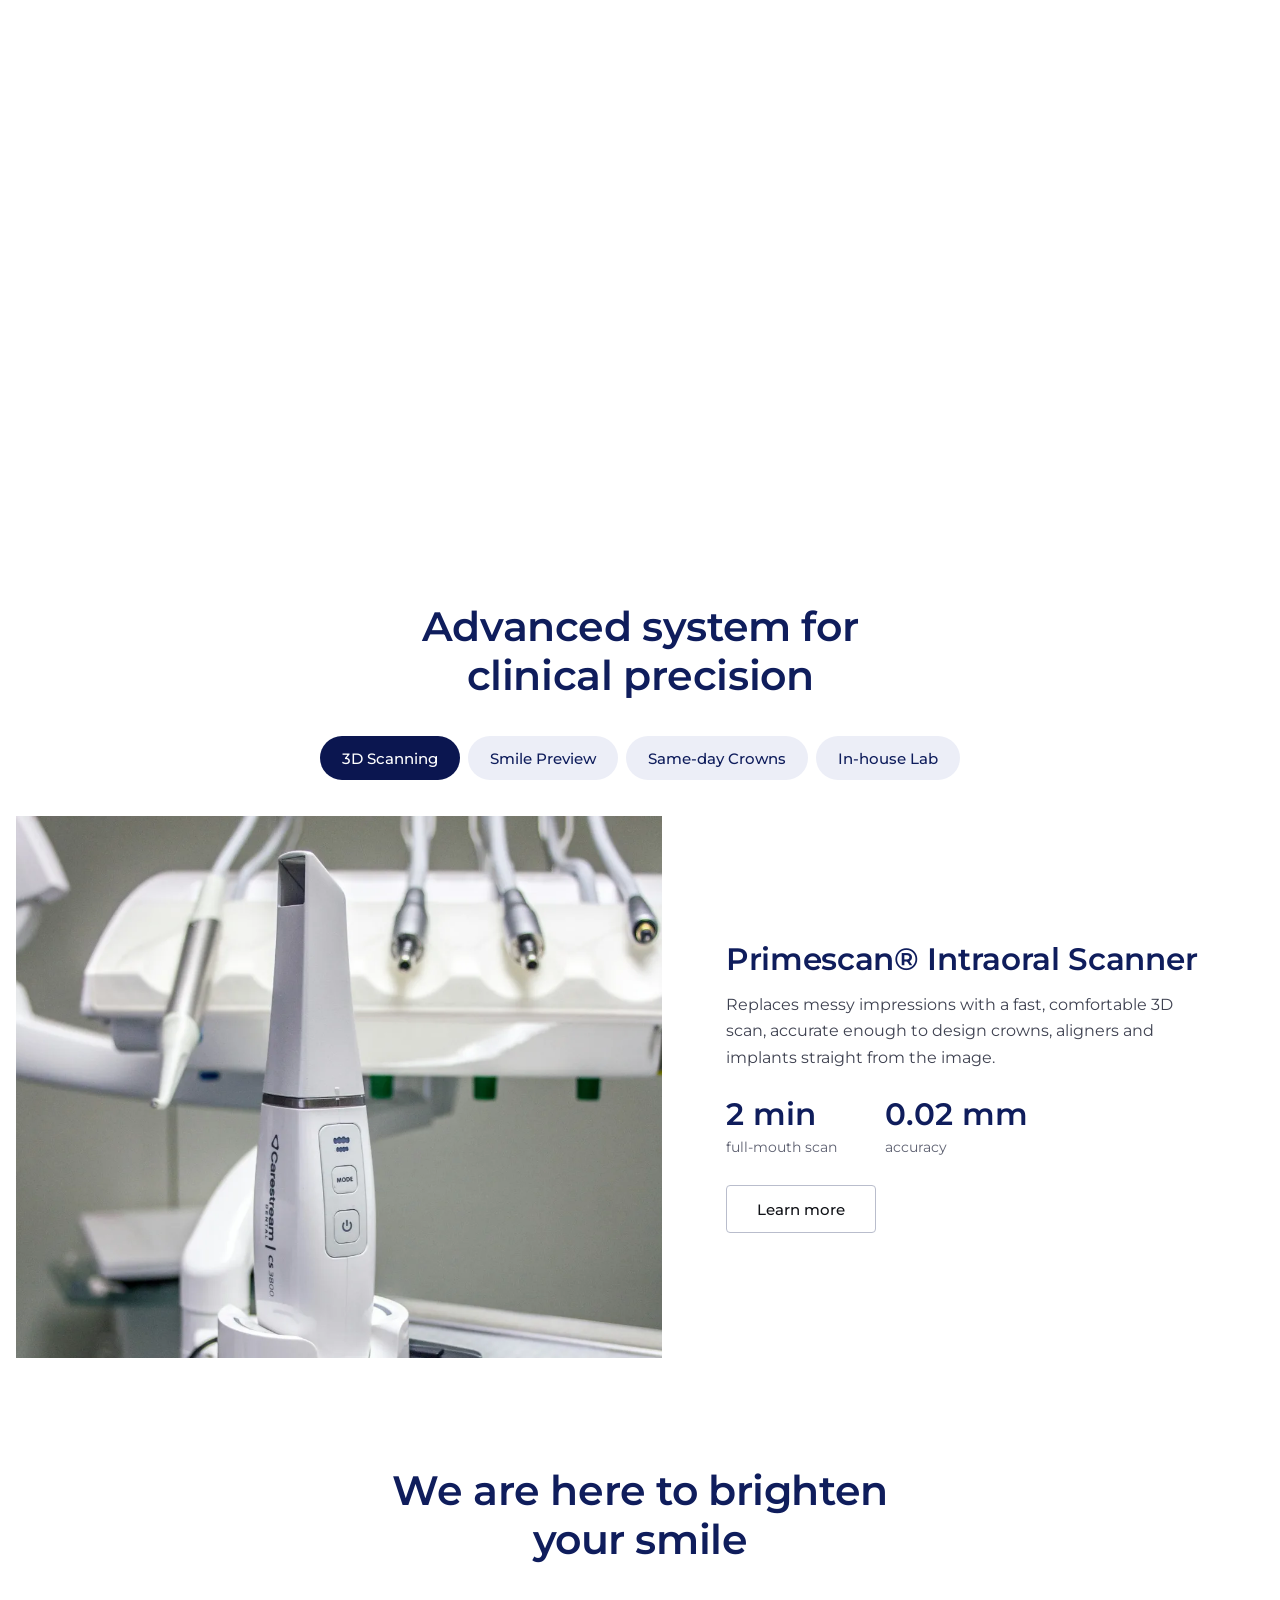
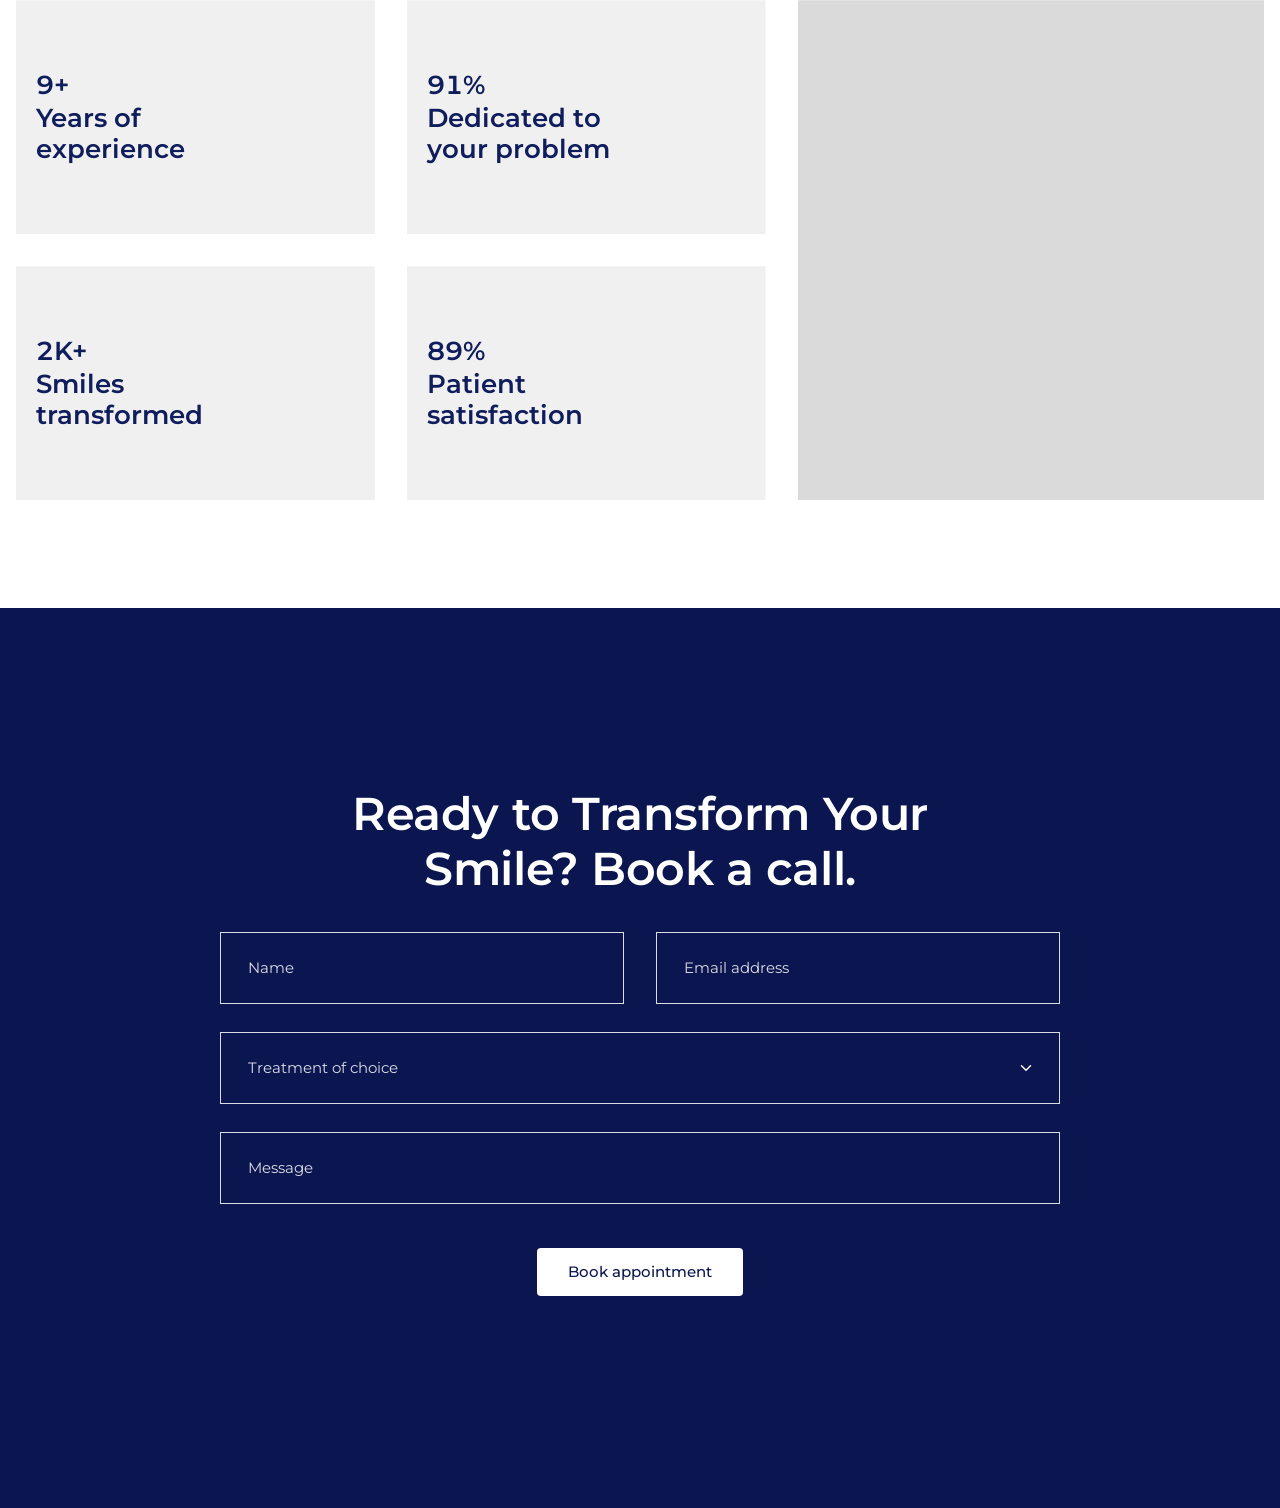
==== commit f7bdfa4c: "Blur content as it scrolls behind the nav Adds a clear, full-width backdrop blur behind the nav (no " ====
--- a/index.html
+++ b/index.html
@@ -8,7 +8,7 @@
   <link rel="preconnect" href="https://fonts.googleapis.com">
   <link rel="preconnect" href="https://fonts.gstatic.com" crossorigin>
   <link href="https://fonts.googleapis.com/css2?family=Montserrat:wght@400;500;600&display=swap" rel="stylesheet">
-  <link rel="stylesheet" href="styles.css?v=33">
+  <link rel="stylesheet" href="styles.css?v=34">
 </head>
 <body>
   <a class="skip-link" href="#main">Skip to content</a>
--- a/styles.css
+++ b/styles.css
@@ -76,6 +76,13 @@
   pointer-events: none;
 }
 .site-header > * { pointer-events: auto; }
+/* clear blur behind the nav: content scrolling underneath goes soft, with no
+   colour added; it fades out at the bottom so there's no hard edge */
+.site-header::before {
+  content: ""; position: absolute; inset: 0 0 -12px; z-index: -1; pointer-events: none;
+  backdrop-filter: blur(14px); -webkit-backdrop-filter: blur(14px);
+  mask-image: linear-gradient(#000 65%, transparent); -webkit-mask-image: linear-gradient(#000 65%, transparent);
+}
 /* Simple nav with no background: navy text and a navy button over light
    sections; over dark ones (hero video, navy booking block) script.js adds
    .on-dark and everything turns white, with a white button. */
